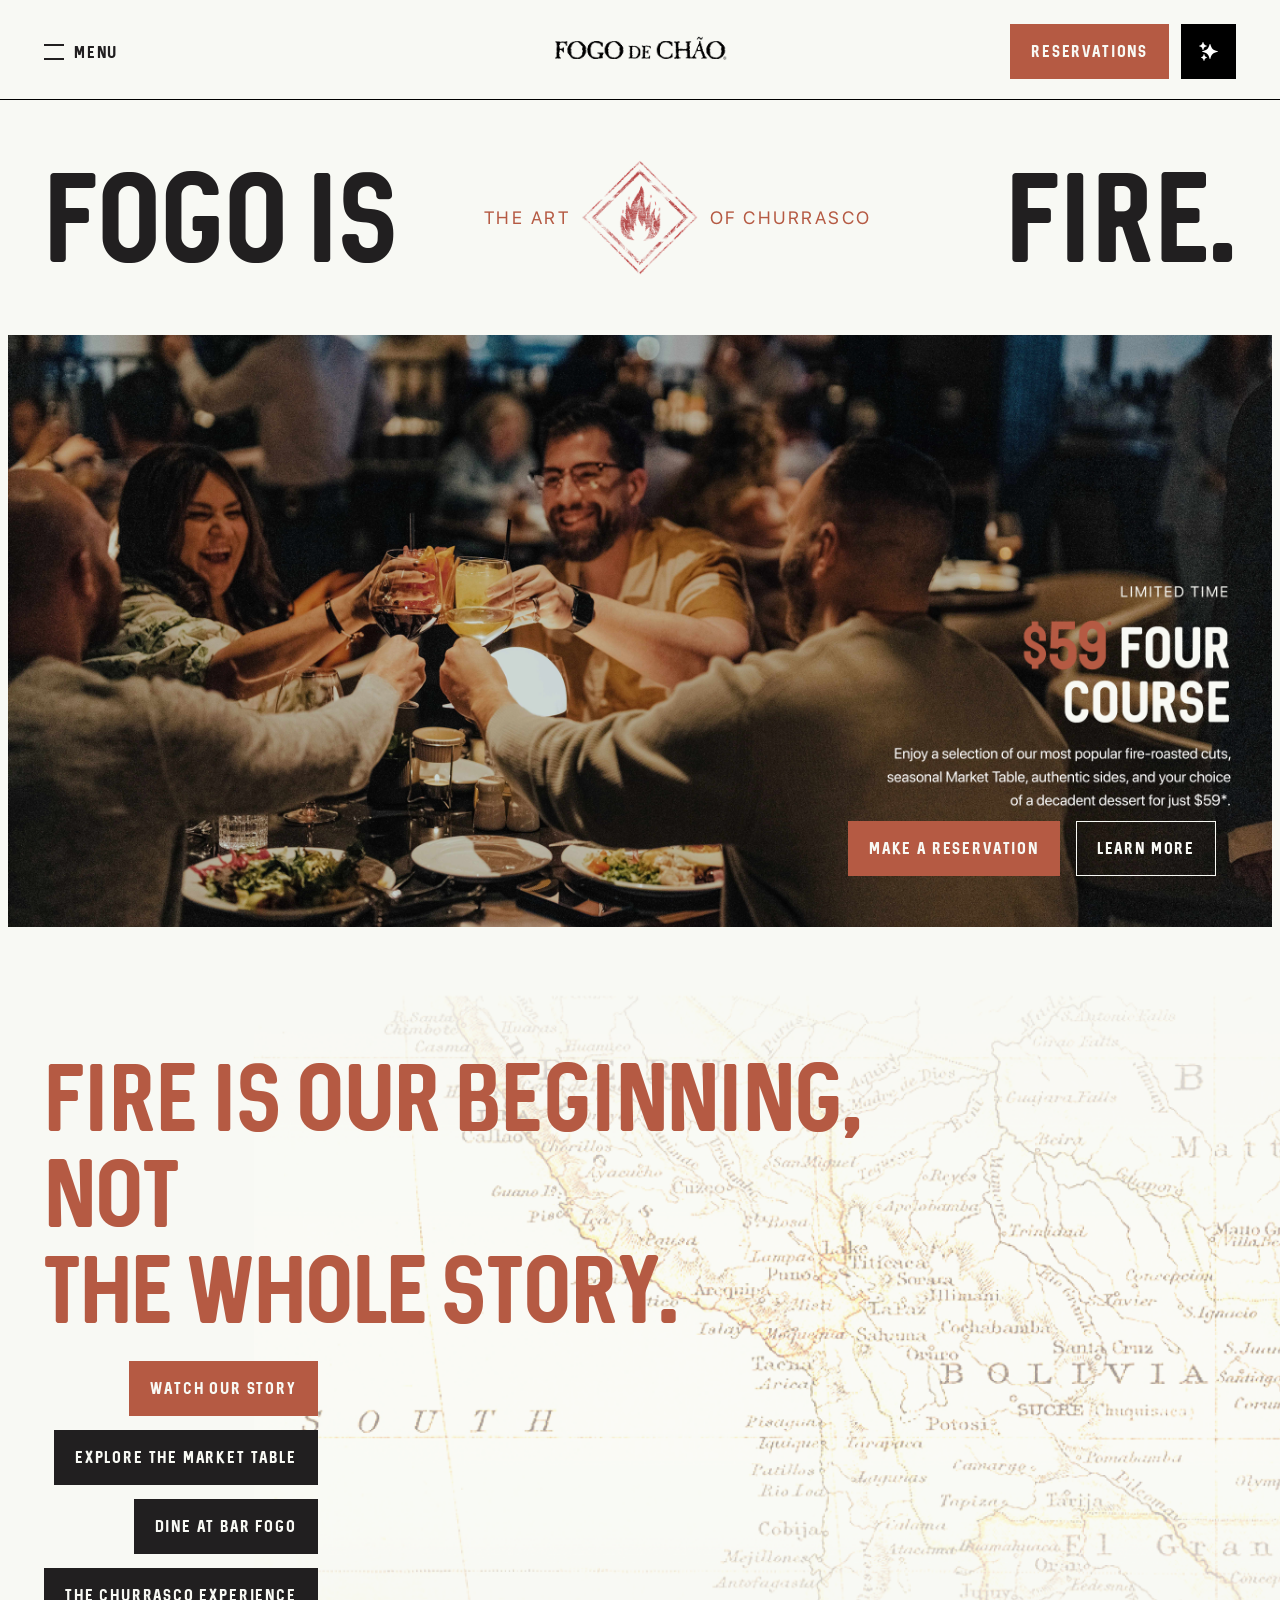
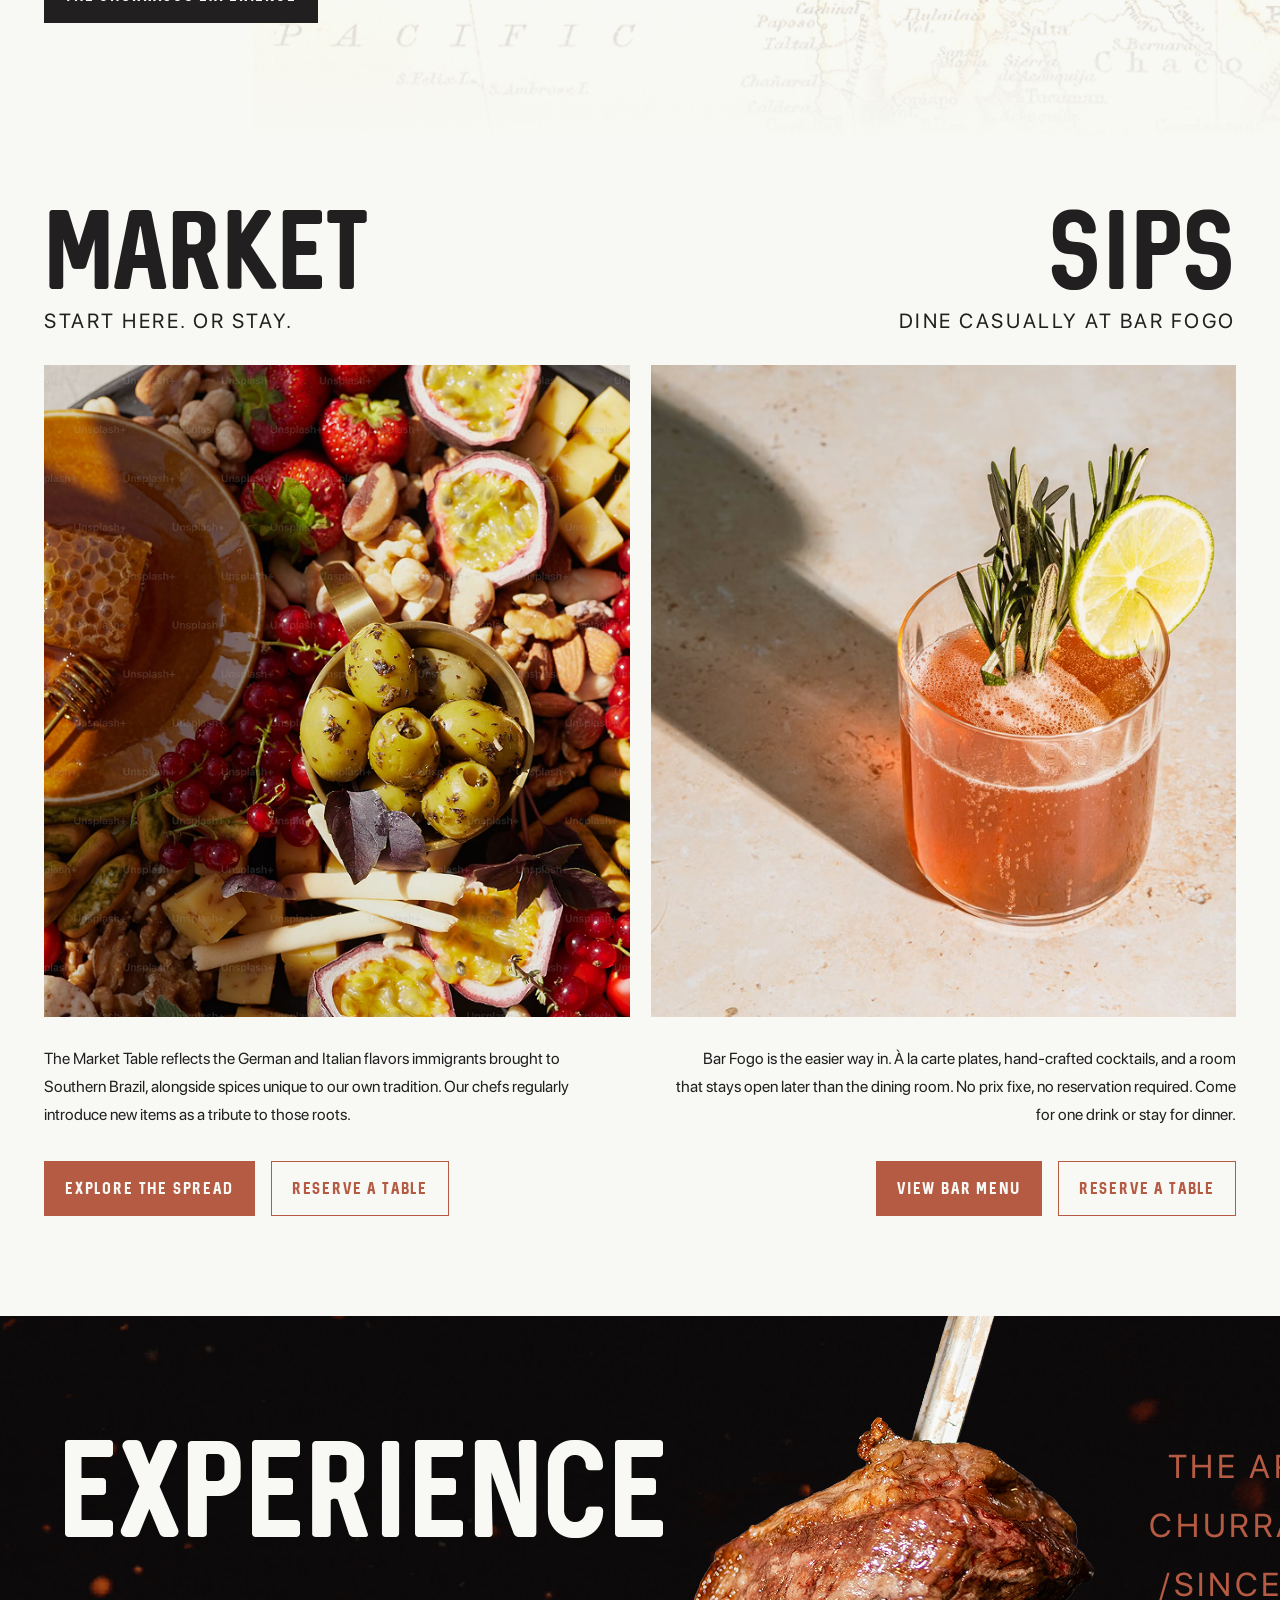
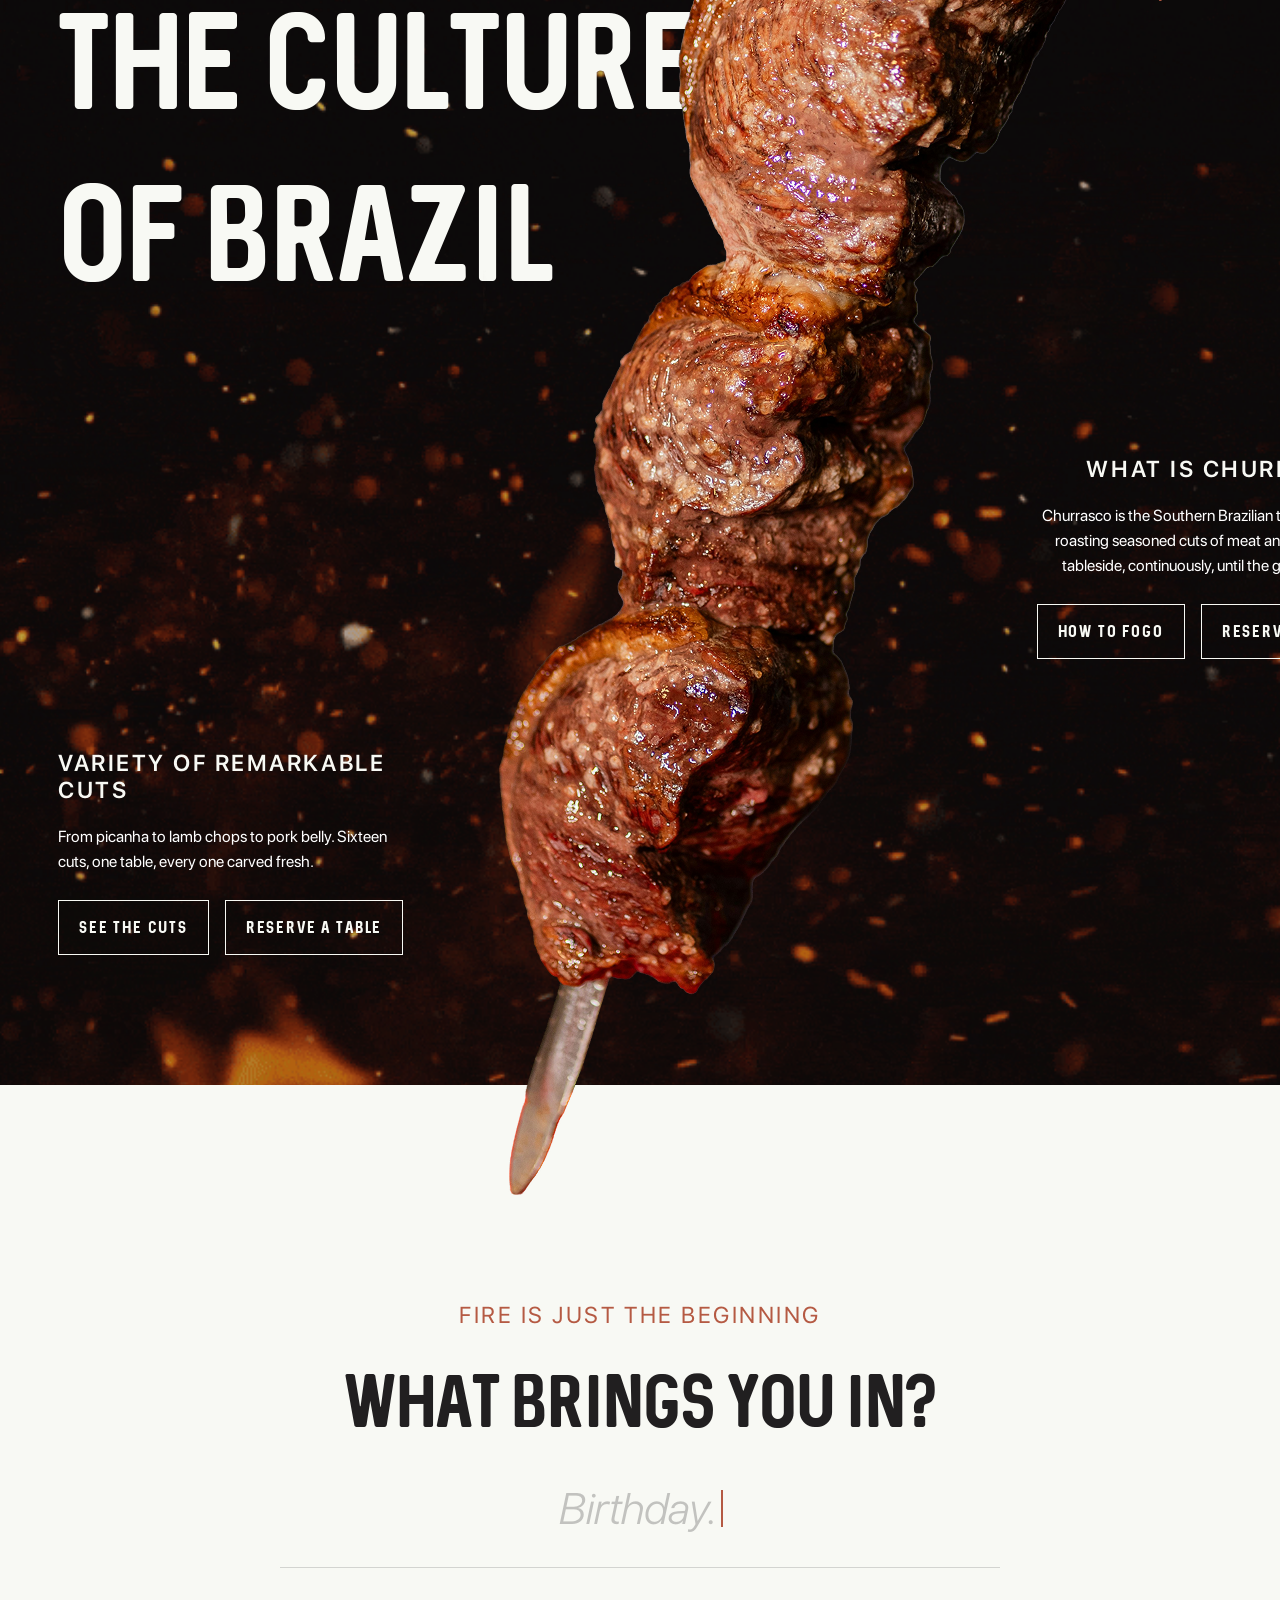
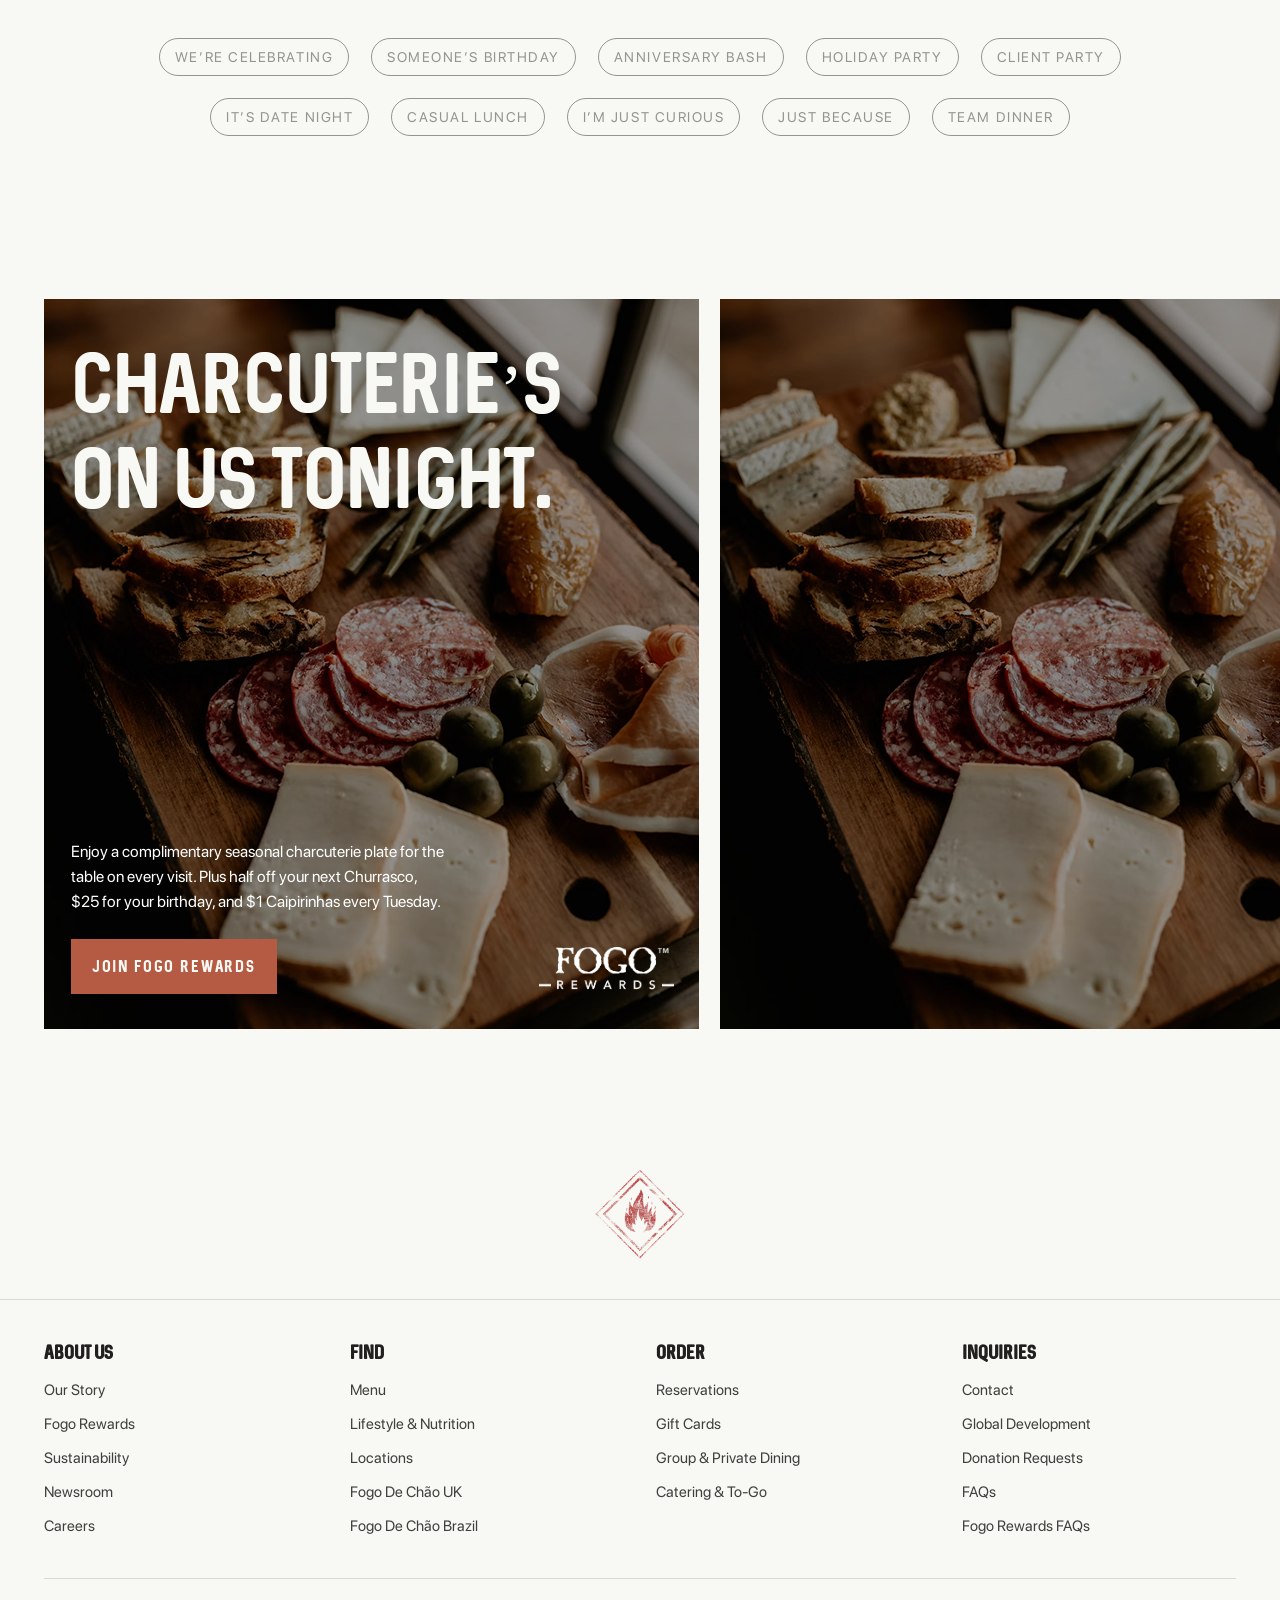
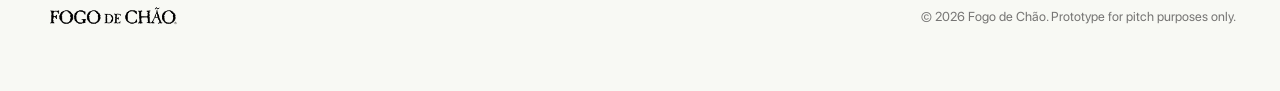
==== index.html @ db62e07a "Push site with correct folder structure to fix broken image/font/video paths" ====
<!DOCTYPE html>
<html lang="en">
<head>
<meta charset="UTF-8">
<meta name="viewport" content="width=device-width, initial-scale=1.0">
<title>Fogo de Chão — The Art of Churrasco</title>
<link rel="stylesheet" href="style.css">
</head>
<body>

<header class="site-header" id="siteHeader">
  <div class="nav" id="nav">
    <button class="nav-menu-btn" id="menuBtn" aria-label="Open menu">
      <span class="menu-lines"><span></span><span></span></span>
      <span class="menu-label">Menu</span>
    </button>

    <a href="#top" class="nav-brand">
      <img src="images/statics/fogologo.png" alt="Fogo de Chão" class="nav-logo">
    </a>

    <div class="nav-actions">
      <a href="#" class="btn btn-clay nav-reservations">Reservations</a>
      <button type="button" class="nav-ai-btn" aria-label="AI Concierge">
        <img src="Icons/aistars.svg" alt="" class="nav-ai-icon">
      </button>
    </div>
  </div>
</header>

<div class="mega-nav" id="megaNav">
  <div class="mega-nav-body">
    <nav class="mega-nav-links">
      <a href="#">Our Menu</a>
      <a href="#">Locations</a>
      <a href="#">Our Story</a>
      <a href="#">Group Dining</a>
      <a href="#">Order-to-Go</a>
      <a href="#">Catering</a>
    </nav>

    <div class="mega-nav-promo">
      <img src="images/statics/navimage.png" alt="" class="mega-nav-promo-img">
      <img src="images/statics/fogorewardswhite.png" alt="Fogo Rewards" class="mega-nav-promo-logo">
      <h3 class="mega-nav-promo-title">Your next meal<br>could be half off.</h3>
      <a href="fogo-rewards.html" class="btn btn-clay mega-nav-promo-cta">Learn More</a>
    </div>
  </div>

  <hr class="mega-nav-divider">

  <div class="mega-nav-social">
    <a href="#" aria-label="Facebook">
      <svg viewBox="0 0 24 24" fill="currentColor" aria-hidden="true"><path d="M13.5 21v-7.5h2.5l.5-3h-3V8.5c0-.9.25-1.5 1.6-1.5H16.5V4.3c-.28-.04-1.24-.12-2.36-.12-2.34 0-3.94 1.43-3.94 4.04V10.5H7.5v3H10.2V21h3.3Z"/></svg>
    </a>
    <a href="#" aria-label="Instagram">
      <svg viewBox="0 0 24 24" fill="none" stroke="currentColor" stroke-width="1.6" aria-hidden="true">
        <rect x="3.5" y="3.5" width="17" height="17" rx="4.5"/>
        <circle cx="12" cy="12" r="4.2"/>
        <circle cx="17.1" cy="6.9" r="1" fill="currentColor" stroke="none"/>
      </svg>
    </a>
    <a href="#" aria-label="X">
      <svg viewBox="0 0 24 24" fill="currentColor" aria-hidden="true"><path d="M4 4l7.2 8.6L4.4 20h2.4l5.7-6.2L17.3 20H20l-7.5-8.9L19.9 4h-2.4l-5.3 5.7L7.7 4H4Z"/></svg>
    </a>
    <a href="#" aria-label="YouTube">
      <svg viewBox="0 0 24 24" fill="currentColor" aria-hidden="true">
        <rect x="2.5" y="6" width="19" height="12" rx="3.5" fill="none" stroke="currentColor" stroke-width="1.6"/>
        <path d="M10.3 9.6v4.8l4.4-2.4-4.4-2.4Z"/>
      </svg>
    </a>
    <a href="#" aria-label="TikTok">
      <svg viewBox="0 0 24 24" fill="currentColor" aria-hidden="true"><path d="M14 3h2.4c.2 1.9 1.5 3.3 3.6 3.5v2.5c-1.3 0-2.6-.4-3.6-1.1v6.4a5 5 0 1 1-4-4.9v2.6a2.4 2.4 0 1 0 1.6 2.3V3Z"/></svg>
    </a>
  </div>
</div>

<main id="top">

  <!-- HERO HEADLINE -->
  <section class="hero-headline">
    <h1 class="hero-title">
      <span>fogo is</span>
      <span class="brand-mark">
        <span class="brand-mark-tag left">The Art</span>
        <img src="Icons/flame.png" alt="Fogo de Chão flame mark" class="brand-mark-flame">
        <span class="brand-mark-tag right">of Churrasco</span>
      </span>
      <span>fire.</span>
    </h1>
  </section>

  <!-- HERO IMAGE / OFFER -->
  <section class="hero-image">
    <img src="images/statics/heroimage.png" alt="Guests toasting over dinner at Fogo de Chão — limited time $59 four course" class="hero-photo">
    <div class="hero-overlay">
      <div class="cta-row">
        <a href="#" class="btn btn-clay">Make a Reservation</a>
        <a href="#" class="btn btn-outline-beige">Learn More</a>
      </div>
    </div>
  </section>

  <!-- FIRE IS OUR BEGINNING -->
  <section class="fire-beginning" id="fireBeginning">
    <img src="images/statics/brazilmap.png" alt="" class="map-texture">
    <div class="fire-beginning-row">
      <h2 class="fire-beginning-title">Fire is our beginning, not<br>the whole story.</h2>
      <img src="" alt="" class="cta-hover-image" id="ctaHoverImage">
      <div class="cta-stack">
        <a href="#" class="btn btn-clay" data-hover-img="images/statics/hover images/our story.png" data-hover-rot="-6">Watch Our Story</a>
        <a href="#market" class="btn btn-black" data-hover-img="images/statics/hover images/market table.png" data-hover-rot="5">Explore the Market Table</a>
        <a href="#sips" class="btn btn-black" data-hover-img="images/statics/sips.png" data-hover-rot="-4">Dine at Bar Fogo</a>
        <a href="#culture" class="btn btn-black" data-hover-img="images/statics/hover images/churrasco.png" data-hover-rot="7">The Churrasco Experience</a>
      </div>
    </div>
  </section>

  <!-- MARKET / SIPS -->
  <section class="market-sips">
    <div class="ms-col" id="market">
      <h2 class="ms-title">Market</h2>
      <h3 class="ms-subtitle">Start here. Or stay.</h3>
      <div class="ms-image-wrap">
        <img src="images/statics/market.png" alt="Market Table spread at Fogo de Chão" class="ms-image">
      </div>
      <p class="ms-copy">The Market Table reflects the German and Italian flavors immigrants brought to Southern Brazil, alongside spices unique to our own tradition. Our chefs regularly introduce new items as a tribute to those roots.</p>
      <div class="cta-row">
        <a href="#" class="btn btn-clay">Explore the Spread</a>
        <a href="#" class="btn btn-outline-clay">Reserve a Table</a>
      </div>
    </div>
    <div class="ms-col ms-col-right" id="sips">
      <h2 class="ms-title">Sips</h2>
      <h3 class="ms-subtitle">Dine casually at Bar Fogo</h3>
      <div class="ms-image-wrap">
        <img src="images/statics/sips.png" alt="Handcrafted cocktail at Bar Fogo" class="ms-image">
      </div>
      <p class="ms-copy">Bar Fogo is the easier way in. À la carte plates, hand-crafted cocktails, and a room that stays open later than the dining room. No prix fixe, no reservation required. Come for one drink or stay for dinner.</p>
      <div class="cta-row">
        <a href="#" class="btn btn-clay">View Bar Menu</a>
        <a href="#" class="btn btn-outline-clay">Reserve a Table</a>
      </div>
    </div>
  </section>

  <!-- EXPERIENCE THE CULTURE OF BRAZIL -->
  <section class="culture" id="culture">
    <div class="culture-dark-bg">
      <div class="culture-sparks" style="background-image:url('images/statics/FOGO_Website_Sparks-gif-1.gif')"></div>
    </div>

    <div class="culture-inner">
      <img src="images/statics/meatskewer.png" alt="Fire-roasted meat skewer, carved tableside" class="culture-skewer">
      <span class="culture-eyebrow">The Art of Churrasco /Since 1975</span>
      <h2 class="culture-title">Experience<br>the culture<br>of brazil</h2>

      <div class="culture-col culture-col-right">
        <h4 class="culture-h4">What is Churrasco?</h4>
        <p class="culture-copy">Churrasco is the Southern Brazilian tradition of fire-roasting seasoned cuts of meat and carving them tableside, continuously, until the guest says stop.</p>
        <div class="cta-row">
          <a href="#" class="btn btn-outline-beige">How to Fogo</a>
          <a href="#" class="btn btn-outline-beige">Reserve a Table</a>
        </div>
      </div>

      <div class="culture-col culture-col-left">
        <h4 class="culture-h4">Variety of Remarkable Cuts</h4>
        <p class="culture-copy">From picanha to lamb chops to pork belly. Sixteen cuts, one table, every one carved fresh.</p>
        <div class="cta-row">
          <a href="#" class="btn btn-outline-beige">See the Cuts</a>
          <a href="#" class="btn btn-outline-beige">Reserve a Table</a>
        </div>
      </div>
    </div>
  </section>

  <!-- REASON TO FOGO -->
  <section class="reason-fogo" id="reason">
    <span class="reason-eyebrow" id="reasonEyebrow">Fire is just the beginning</span>
    <h2 class="reason-title" id="reasonTitle">What brings you in?</h2>

    <div class="reason-field" id="reasonField">
      <div class="reason-ghost" id="reasonGhost"><span id="reasonGhostText"></span><span class="reason-caret"></span></div>
      <input type="text" class="reason-input" id="reasonInput" autocomplete="off" spellcheck="false" aria-label="Tell us the occasion">
    </div>
    <hr class="reason-divider" id="reasonDivider">

    <div class="chip-rows" id="reasonChips">
      <div class="chip-row">
        <button class="chip" data-k="celebration">We&rsquo;re Celebrating</button>
        <button class="chip" data-k="birthday">Someone&rsquo;s Birthday</button>
        <button class="chip" data-k="anniversary">Anniversary Bash</button>
        <button class="chip" data-k="holiday">Holiday Party</button>
        <button class="chip" data-k="client">Client Party</button>
      </div>
      <div class="chip-row">
        <button class="chip" data-k="date">It&rsquo;s Date Night</button>
        <button class="chip" data-k="lunch">Casual Lunch</button>
        <button class="chip" data-k="curious">I&rsquo;m Just Curious</button>
        <button class="chip" data-k="justbecause">Just Because</button>
        <button class="chip" data-k="team">Team Dinner</button>
      </div>
    </div>

    <div class="reason-results" id="reasonResults">
      <h3 class="reason-answer" id="reasonAnswer"></h3>
      <p class="reason-note" id="reasonNote"></p>
      <div class="reason-rail" id="reasonRail"></div>
      <div class="reason-actions">
        <a href="#" class="btn btn-clay" id="reasonCta">Reserve This Table</a>
        <button type="button" class="reason-reset" id="reasonReset">Start Over</button>
      </div>
    </div>
  </section>

  <!-- CHARCUTERIE -->
  <section class="charcuterie">
    <div class="charcuterie-panels">
      <div class="charcuterie-panel">
        <img src="images/statics/charuterie.png" alt="Charcuterie board at Fogo de Chão">
        <div class="charcuterie-overlay">
          <h2 class="charcuterie-title">Charcuterie&rsquo;s<br>on us tonight.</h2>
          <p class="charcuterie-copy">Enjoy a complimentary seasonal charcuterie plate for the table on every visit. Plus half off your next Churrasco, $25 for your birthday, and $1 Caipirinhas every Tuesday.</p>
          <div class="charcuterie-actions">
            <a href="fogo-rewards.html" class="btn btn-clay">Join Fogo Rewards</a>
          </div>
          <img src="images/statics/fogorewardswhite.png" alt="Fogo Rewards" class="charcuterie-rewards-logo">
        </div>
      </div>
      <div class="charcuterie-panel">
        <img src="images/statics/charuterie.png" alt="Charcuterie board at Fogo de Chão">
      </div>
    </div>
  </section>

  <div class="section-divider">
    <img src="Icons/flame.png" alt="" class="divider-flame">
  </div>

</main>

<footer class="site-footer">
  <div class="footer-cols">
    <div class="footer-col">
      <h5>About Us</h5>
      <ul>
        <li><a href="#">Our Story</a></li>
        <li><a href="#">Fogo Rewards</a></li>
        <li><a href="#">Sustainability</a></li>
        <li><a href="#">Newsroom</a></li>
        <li><a href="#">Careers</a></li>
      </ul>
    </div>
    <div class="footer-col">
      <h5>Find</h5>
      <ul>
        <li><a href="#">Menu</a></li>
        <li><a href="#">Lifestyle &amp; Nutrition</a></li>
        <li><a href="#">Locations</a></li>
        <li><a href="#">Fogo De Chão UK</a></li>
        <li><a href="#">Fogo De Chão Brazil</a></li>
      </ul>
    </div>
    <div class="footer-col">
      <h5>Order</h5>
      <ul>
        <li><a href="#">Reservations</a></li>
        <li><a href="#">Gift Cards</a></li>
        <li><a href="#">Group &amp; Private Dining</a></li>
        <li><a href="#">Catering &amp; To-Go</a></li>
      </ul>
    </div>
    <div class="footer-col">
      <h5>Inquiries</h5>
      <ul>
        <li><a href="#">Contact</a></li>
        <li><a href="#">Global Development</a></li>
        <li><a href="#">Donation Requests</a></li>
        <li><a href="#">FAQs</a></li>
        <li><a href="#">Fogo Rewards FAQs</a></li>
      </ul>
    </div>
  </div>
  <div class="footer-bottom">
    <img src="images/statics/fogologo.png" alt="Fogo de Chão" class="footer-brand">
    <span class="footer-legal">&copy; 2026 Fogo de Chão. Prototype for pitch purposes only.</span>
  </div>
</footer>

<script src="script.js"></script>
</body>
</html>
---- style.css ----
/* ------------------------------------------------------------------
   Fogo de Chão — website optimization prototype
   Font: "Sequel" — converted webfont via onlinewebfonts.com (CC BY 4.0,
   attribution required — see credit at foot of this file).
------------------------------------------------------------------- */

@font-face {
  font-family: "Sequel";
  src: url("fonts/Sequel/Web Fonts/4c91e1046aeac478fcb3a8c7ea0882e5.woff2") format("woff2"),
       url("fonts/Sequel/Web Fonts/4c91e1046aeac478fcb3a8c7ea0882e5.woff") format("woff"),
       url("fonts/Sequel/Web Fonts/4c91e1046aeac478fcb3a8c7ea0882e5.ttf") format("truetype");
  font-weight: normal;
  font-style: normal;
  font-display: swap;
}

@font-face {
  font-family: "SF Pro Display";
  src: url("fonts/sf-pro-display-font/SF-Pro-Display-Regular.woff") format("woff"),
       url("fonts/sf-pro-display-font/SF-Pro-Display-Regular.ttf") format("truetype");
  font-weight: 400;
  font-style: normal;
  font-display: swap;
}

@font-face {
  font-family: "SF Pro Display";
  src: url("fonts/sf-pro-display-font/SF-Pro-Display-Medium.woff") format("woff"),
       url("fonts/sf-pro-display-font/SF-Pro-Display-Medium.ttf") format("truetype");
  font-weight: 500;
  font-style: normal;
  font-display: swap;
}

@font-face {
  font-family: "SF Pro Display";
  src: url("fonts/sf-pro-display-font/SF-Pro-Display-Semibold.woff") format("woff"),
       url("fonts/sf-pro-display-font/SF-Pro-Display-Semibold.ttf") format("truetype");
  font-weight: 600;
  font-style: normal;
  font-display: swap;
}

@font-face {
  font-family: "SF Pro Display";
  src: url("fonts/sf-pro-display-font/SF-Pro-Display-Light.woff") format("woff"),
       url("fonts/sf-pro-display-font/SF-Pro-Display-Light.ttf") format("truetype");
  font-weight: 300;
  font-style: normal;
  font-display: swap;
}

@font-face {
  font-family: "SF Pro Display";
  src: url("fonts/sf-pro-display-font/SF-Pro-Display-LightItalic.woff") format("woff"),
       url("fonts/sf-pro-display-font/SF-Pro-Display-LightItalic.ttf") format("truetype");
  font-weight: 300;
  font-style: italic;
  font-display: swap;
}

@import url('https://fonts.googleapis.com/css2?family=Staatliches&display=swap');

:root {
  --beige: #f8f9f4;
  --clay: #b55a43;
  --black: #211f20;
  --red: #f13e38;
  --white: #ffffff;

  --font-display: "Sequel", serif;
  --font-body: "SF Pro Display", -apple-system, BlinkMacSystemFont, "Helvetica Neue", Helvetica, Arial, sans-serif;
  --font-accent: "Staatliches", var(--font-display);

  --container-max: 1440px;
  --content-max: 1353px;
  --gutter: clamp(24px, 3.5vw, 44px);
}

* { margin: 0; padding: 0; box-sizing: border-box; }

html { scroll-behavior: smooth; }

body {
  background: var(--beige);
  color: var(--black);
  font-family: var(--font-body);
  line-height: 1.5;
  -webkit-font-smoothing: antialiased;
}

img { max-width: 100%; display: block; }

a { color: inherit; text-decoration: none; }

.eyebrow-label,
.hero-limited,
.price-label,
.btn {
  letter-spacing: 1.82px;
  text-transform: uppercase;
}

/* ---------- Buttons ---------- */
.btn {
  display: inline-flex;
  align-items: center;
  justify-content: center;
  font-family: var(--font-display);
  font-size: 14px;
  letter-spacing: 1.82px;
  text-transform: uppercase;
  padding: 16px 20px;
  border: 1px solid transparent;
  white-space: nowrap;
  transition: opacity 0.2s ease, background-color 0.2s ease;
}
.btn:hover { opacity: 0.85; }

.btn-clay { background: var(--clay); color: var(--beige); }
.btn-black { background: var(--black); color: var(--beige); }
.btn-outline-beige { background: transparent; border-color: var(--beige); color: var(--beige); }
.btn-outline-clay { background: transparent; border-color: var(--clay); color: var(--clay); }

.cta-row { display: flex; flex-wrap: wrap; gap: 16px; }
.cta-stack { display: flex; flex-direction: column; align-items: flex-end; gap: 14px; }

/* ---------- Nav ---------- */
.site-header {
  position: sticky;
  top: 0;
  z-index: 100;
  background: var(--beige);
  border-bottom: 1px solid #000000;
}

.nav {
  position: relative;
  max-width: var(--container-max);
  margin: 0 auto;
  display: flex;
  align-items: center;
  justify-content: space-between;
  padding: 24px var(--gutter) 20px;
}

.nav-menu-btn {
  display: flex;
  align-items: center;
  gap: 10px;
  background: none;
  border: none;
  cursor: pointer;
  font-family: var(--font-display);
  font-size: 14px;
  letter-spacing: 1.82px;
  text-transform: uppercase;
  color: var(--black);
}
.menu-lines { position: relative; width: 20px; height: 16px; }
.menu-lines span {
  position: absolute;
  left: 0;
  width: 20px;
  height: 2px;
  background: var(--black);
  transition: top 0.25s ease, transform 0.25s ease;
}
.menu-lines span:first-child { top: 0; }
.menu-lines span:last-child { top: 14px; }
.nav-menu-btn.open .menu-lines span:first-child { top: 7px; transform: rotate(45deg); }
.nav-menu-btn.open .menu-lines span:last-child { top: 7px; transform: rotate(-45deg); }

.nav-brand {
  position: absolute;
  left: 50%;
  top: 50%;
  transform: translate(-50%, -50%);
  display: flex;
  align-items: center;
}
.nav-logo { height: 38px; width: auto; }

.nav-actions { display: flex; align-items: center; gap: 12px; }
.nav-ai-btn {
  width: 55px;
  height: 55px;
  flex-shrink: 0;
  background: #000000;
  border: none;
  display: flex;
  align-items: center;
  justify-content: center;
  cursor: pointer;
  padding: 0;
  transition: opacity 0.2s ease;
}
.nav-ai-icon { width: 19px; height: 19px; }
.nav-ai-btn:hover { opacity: 0.8; }

/* ---------- Mega nav ---------- */
.mega-nav {
  position: fixed;
  left: 0;
  top: var(--header-h, 90px);
  width: 100%;
  max-height: calc(100vh - var(--header-h, 90px));
  overflow-y: auto;
  background: var(--beige);
  border-bottom: 1px solid #000000;
  opacity: 0;
  transform: translateY(-10px);
  pointer-events: none;
  transition: opacity 0.25s ease, transform 0.25s ease;
  z-index: 90;
}
.mega-nav.open { opacity: 1; transform: none; pointer-events: auto; }

.mega-nav-body {
  max-width: var(--container-max);
  margin: 0 auto;
  display: flex;
}

.mega-nav-links {
  flex: 0 0 51.25%;
  max-width: 51.25%;
  display: flex;
  flex-direction: column;
  padding: 33px 0 60px var(--gutter);
}
.mega-nav-links a {
  font-family: var(--font-display);
  font-weight: 400;
  font-size: 48px;
  line-height: 100px;
  text-transform: uppercase;
  color: var(--black);
  text-decoration: none;
  transition: color 0.2s ease;
}
.mega-nav-links a:hover { color: var(--clay); }

.mega-nav-promo {
  position: relative;
  flex: 1 1 auto;
  aspect-ratio: 702 / 686;
  overflow: hidden;
}
.mega-nav-promo-img {
  position: absolute;
  inset: 0;
  width: 100%;
  height: 100%;
  object-fit: cover;
}
.mega-nav-promo::after {
  content: "";
  position: absolute;
  inset: 0;
  background: rgba(0, 0, 0, 0.2);
}
.mega-nav-promo-logo {
  position: absolute;
  left: 4.7%;
  top: 64.6%;
  width: 161px;
  max-width: 23%;
  height: auto;
  z-index: 1;
}
.mega-nav-promo-title {
  position: absolute;
  left: 5.8%;
  top: 77.1%;
  width: 83.5%;
  font-family: var(--font-display);
  font-weight: 400;
  font-size: clamp(22px, 3.4vw, 40px);
  line-height: 1.35;
  text-transform: uppercase;
  color: var(--beige);
  z-index: 1;
}
.mega-nav-promo-cta {
  position: absolute;
  left: 71%;
  top: 85%;
  z-index: 1;
}

.mega-nav-divider {
  border: none;
  border-top: 1px solid #000000;
  margin: 0;
}

.mega-nav-social {
  display: flex;
  align-items: center;
  gap: 28px;
  max-width: var(--container-max);
  margin: 0 auto;
  padding: 33px var(--gutter) 40px var(--gutter);
}
.mega-nav-social a {
  display: flex;
  align-items: center;
  justify-content: center;
  color: var(--black);
  transition: color 0.2s ease;
}
.mega-nav-social a:hover { color: var(--clay); }
.mega-nav-social svg { width: 26px; height: 26px; }

@media (max-width: 900px) {
  .mega-nav-body { flex-direction: column; }
  .mega-nav-links { flex: none; max-width: 100%; padding: 40px var(--gutter) 30px; }
  .mega-nav-links a { font-size: clamp(28px, 7vw, 40px); line-height: 1.9; }
  .mega-nav-promo { aspect-ratio: 4 / 3; margin: 0 var(--gutter) 40px; }
  .mega-nav-promo-title { font-size: clamp(20px, 5vw, 28px); }
}

/* ---------- Hero headline ---------- */
.hero-headline {
  max-width: var(--container-max);
  margin: 0 auto;
  padding: 60px 44px;
}
.hero-title {
  display: grid;
  grid-template-columns: 1fr auto 1fr;
  align-items: center;
  column-gap: clamp(16px, 4vw, 40px);
  font-family: var(--font-display);
  font-size: clamp(40px, 8vw, 120px);
  line-height: 1;
  text-transform: uppercase;
  font-weight: normal;
}
.hero-title > span:first-child { text-align: left; }
.hero-title > span:last-child { text-align: right; }
.brand-mark {
  position: relative;
  flex-shrink: 0;
  display: flex;
  align-items: center;
  justify-content: center;
  width: clamp(70px, 9vw, 132px);
  height: clamp(70px, 9vw, 132px);
}
.brand-mark-flame { width: 100%; height: 100%; }
.brand-mark-tag {
  position: absolute;
  top: 50%;
  transform: translateY(-50%);
  font-family: var(--font-body);
  font-size: clamp(11px, 1.4vw, 23px);
  letter-spacing: 2.53px;
  text-transform: uppercase;
  color: var(--clay);
  white-space: nowrap;
}
.brand-mark-tag.left { right: 100%; margin-right: 12px; }
.brand-mark-tag.right { left: 100%; margin-left: 12px; }

/* ---------- Hero image ---------- */
.hero-image {
  position: relative;
  max-width: var(--container-max);
  margin: 0 auto;
  padding: 0 8px;
}
.hero-photo {
  width: 100%;
  aspect-ratio: 1403 / 657;
  max-height: 657px;
  object-fit: cover;
}
.hero-overlay {
  position: absolute;
  inset: 0;
  display: flex;
  flex-direction: column;
  align-items: flex-end;
  justify-content: flex-end;
  text-align: right;
  padding: clamp(20px, 4vw, 56px) clamp(20px, 5vw, 70px);
  color: var(--beige);
}

/* ---------- Fire is our beginning ---------- */
.fire-beginning {
  position: relative;
  max-width: var(--container-max);
  margin: 0 auto;
  height: 817px;
  padding: 0 var(--gutter);
  overflow: hidden;
  display: flex;
  align-items: center;
}
.map-texture {
  position: absolute;
  inset: 0;
  width: 100%;
  height: 100%;
  object-fit: cover;
  opacity: 1;
  pointer-events: none;
}
.fire-beginning-row {
  position: relative;
  width: 100%;
  display: flex;
  align-items: flex-end;
  justify-content: space-between;
  gap: 24px;
  flex-wrap: wrap;
}
.fire-beginning-title {
  font-family: var(--font-display);
  font-weight: 400;
  color: var(--clay);
  font-size: clamp(34px, 6vw, 90px);
  line-height: 1.25;
  text-transform: uppercase;
  max-width: 900px;
  opacity: 0;
  transform: translateY(28px);
  transition: opacity 0.8s ease, transform 0.8s ease;
}
.cta-stack {
  flex-shrink: 0;
  position: relative;
  z-index: 2;
}
.cta-stack .btn {
  opacity: 0;
  transform: translateY(18px);
  transition: opacity 0.5s ease, transform 0.5s ease;
}

.cta-hover-image {
  --rot: 0deg;
  position: absolute;
  top: 50%;
  left: 39%;
  width: 32%;
  min-width: 260px;
  aspect-ratio: 460 / 576;
  object-fit: cover;
  box-shadow: 0 30px 60px rgba(0, 0, 0, 0.35);
  opacity: 0;
  transform: translateY(-50%) rotate(var(--rot));
  transition: opacity 0.45s ease;
  pointer-events: none;
  z-index: 1;
}
.cta-hover-image.visible {
  opacity: 1;
}

.fire-beginning.in-view .fire-beginning-title {
  opacity: 1;
  transform: none;
}
.fire-beginning.in-view .cta-stack .btn {
  opacity: 1;
  transform: none;
}
.fire-beginning.in-view .cta-stack .btn:nth-child(1) { transition-delay: 0.45s; }
.fire-beginning.in-view .cta-stack .btn:nth-child(2) { transition-delay: 0.6s; }
.fire-beginning.in-view .cta-stack .btn:nth-child(3) { transition-delay: 0.75s; }
.fire-beginning.in-view .cta-stack .btn:nth-child(4) { transition-delay: 0.9s; }

/* ---------- Market / Sips ---------- */
.market-sips {
  max-width: var(--container-max);
  margin: 0 auto;
  padding: clamp(40px, 6vw, 60px) var(--gutter) clamp(60px, 8vw, 100px);
  display: grid;
  grid-template-columns: minmax(0, 1fr) minmax(0, 1fr);
  gap: 21px;
}
.ms-col { min-width: 0; }
.ms-col-right { text-align: right; }
.ms-col-right .cta-row { justify-content: flex-end; }
.ms-title {
  font-family: var(--font-display);
  font-weight: 400;
  font-size: clamp(48px, 8vw, 90px);
  text-transform: uppercase;
  line-height: 1;
  margin-bottom: 12px;
}
.ms-subtitle {
  font-family: var(--font-body);
  font-weight: 400;
  font-size: clamp(16px, 1.6vw, 23px);
  letter-spacing: 2.53px;
  text-transform: uppercase;
  margin-bottom: 28px;
}
.ms-image-wrap {
  width: 655px;
  max-width: 100%;
  aspect-ratio: 655 / 730;
  margin-bottom: 28px;
  overflow: hidden;
}
.ms-col-right .ms-image-wrap { margin-left: auto; }
.ms-image { width: 100%; height: 100%; object-fit: cover; display: block; }
.ms-copy { font-size: 16px; line-height: 1.75; margin-bottom: 32px; max-width: 560px; }
.ms-col-right .ms-copy { margin-left: auto; }

/* ---------- Culture of Brazil ---------- */
.culture {
  position: relative;
  width: 100%;
  height: 1479px;
  background: var(--beige);
  color: var(--beige);
}
.culture-dark-bg {
  position: absolute;
  left: 0;
  top: 0;
  width: 100%;
  height: 1369px;
  background: #221d1d;
  overflow: hidden;
}
.culture-sparks {
  position: absolute;
  inset: -1px;
  background-size: cover;
  background-position: center;
  opacity: 0.7;
}
.culture-skewer {
  position: absolute;
  left: 483px;
  top: 0;
  width: 612px;
  height: 1479px;
  object-fit: cover;
  z-index: 3;
  opacity: 0;
  transition: opacity 0.9s ease;
}
.culture-inner {
  position: relative;
  max-width: var(--container-max);
  margin: 0 auto;
  height: 100%;
}
.culture-eyebrow {
  position: absolute;
  left: 1104px;
  top: 121px;
  width: 275px;
  display: block;
  text-align: right;
  font-size: 33px;
  line-height: 59px;
  letter-spacing: 3.63px;
  text-transform: uppercase;
  color: var(--clay);
  z-index: 2;
  opacity: 0;
  transform: translateY(20px);
  transition: opacity 0.7s ease, transform 0.7s ease;
}
.culture-title {
  position: absolute;
  left: 58px;
  top: 86px;
  width: 1124px;
  font-family: var(--font-display);
  font-weight: 400;
  font-size: 110px;
  line-height: 172px;
  text-transform: uppercase;
  z-index: 1;
  opacity: 0;
  transform: translateY(28px);
  transition: opacity 0.8s ease, transform 0.8s ease;
}
.culture-col {
  position: absolute;
  z-index: 2;
  display: flex;
  flex-direction: column;
  opacity: 0;
  transform: translateY(20px);
  transition: opacity 0.7s ease, transform 0.7s ease;
}
.culture-col-right {
  left: 958px;
  top: 740px;
  width: 421px;
  align-items: flex-end;
  text-align: right;
}
.culture-col-left {
  left: 58px;
  top: 1034px;
  width: 340px;
  align-items: flex-start;
}
.culture-h4 {
  font-family: var(--font-body);
  font-size: 23px;
  line-height: 27px;
  letter-spacing: 2.53px;
  text-transform: uppercase;
  margin-bottom: 20px;
}
.culture-col-right .culture-copy { width: 367px; }
.culture-col-left .cta-row { flex-wrap: nowrap; }
.culture-copy { font-size: 16px; line-height: 25px; color: var(--white); margin-bottom: 26px; }

.culture.in-view .culture-title { opacity: 1; transform: none; }
.culture.in-view .culture-eyebrow { opacity: 1; transform: none; transition-delay: 0.25s; }
.culture.in-view .culture-skewer { opacity: 1; transition-delay: 0.4s; }
.culture.in-view .culture-col-left { opacity: 1; transform: none; transition-delay: 0.6s; }
.culture.in-view .culture-col-right { opacity: 1; transform: none; transition-delay: 0.75s; }

/* ---------- Reason to fogo ---------- */
.reason-fogo {
  max-width: var(--container-max);
  margin: 0 auto;
  padding: clamp(60px, 8vw, 110px) var(--gutter);
  text-align: center;
}
.reason-eyebrow {
  display: block;
  color: var(--clay);
  font-size: clamp(16px, 1.8vw, 23px);
  letter-spacing: 2.53px;
  text-transform: uppercase;
  margin-bottom: 24px;
}
.reason-title {
  font-family: var(--font-display);
  font-weight: 400;
  font-size: clamp(30px, 6vw, 60px);
  text-transform: uppercase;
  margin-bottom: 28px;
}
.reason-field {
  position: relative;
  width: 100%;
  max-width: 720px;
  margin: 0 auto;
}
.reason-input {
  position: relative;
  width: 100%;
  border: none;
  background: transparent;
  text-align: center;
  font-family: var(--font-body);
  font-style: italic;
  font-weight: 300;
  font-size: clamp(22px, 4vw, 44px);
  color: var(--black);
  padding: 8px;
  outline: none;
}
.reason-ghost {
  position: absolute;
  inset: 0;
  display: flex;
  align-items: center;
  justify-content: center;
  font-family: var(--font-body);
  font-style: italic;
  font-weight: 300;
  font-size: clamp(22px, 4vw, 44px);
  color: rgba(33, 31, 32, 0.25);
  padding: 8px;
  pointer-events: none;
  transition: opacity 0.2s ease;
}
.reason-ghost.hide { opacity: 0; }
.reason-caret {
  display: inline-block;
  width: 2px;
  height: 0.85em;
  background: var(--clay);
  margin-left: 4px;
  vertical-align: -0.08em;
  animation: reasonBlink 1.1s steps(1) infinite;
}
@keyframes reasonBlink { 0%, 50% { opacity: 1; } 51%, 100% { opacity: 0; } }
.reason-divider {
  border: none;
  border-top: 1px solid rgba(0,0,0,0.15);
  max-width: 720px;
  margin: 24px auto 70px;
}
.chip-rows { display: flex; flex-direction: column; align-items: center; gap: 22px; }
.chip-row { display: flex; flex-wrap: wrap; justify-content: center; gap: 22px; }
.chip {
  box-sizing: border-box;
  display: inline-flex;
  align-items: center;
  justify-content: center;
  height: 38px;
  background: transparent;
  border: 1.5px solid #000000;
  border-radius: 40px;
  padding: 8px 15px;
  font-family: var(--font-body);
  font-weight: 400;
  font-size: 14px;
  line-height: 19px;
  letter-spacing: 0.11em;
  text-align: center;
  text-transform: uppercase;
  color: #000000;
  opacity: 0.4;
  cursor: pointer;
  transition: opacity 0.2s ease, color 0.2s ease, border-color 0.2s ease, background-color 0.2s ease;
}
.chip:hover, .chip.active {
  opacity: 1;
  color: var(--beige);
  border-color: var(--black);
  background: var(--black);
}

.reason-fogo.showing-results .reason-eyebrow,
.reason-fogo.showing-results .reason-title,
.reason-fogo.showing-results .reason-field,
.reason-fogo.showing-results .reason-divider,
.reason-fogo.showing-results .chip-rows {
  display: none;
}

.reason-results { display: none; margin-top: 24px; }
.reason-results.on { display: block; }

.reason-answer {
  font-family: var(--font-display);
  font-weight: 400;
  font-size: clamp(26px, 3.7vw, 42px);
  line-height: 1.2;
  max-width: 820px;
  margin: 0 auto 10px;
}
.reason-answer b { font-style: normal; font-weight: 600; color: var(--clay); }
.reason-note {
  color: rgba(33, 31, 32, 0.6);
  font-size: 15px;
  line-height: 1.6;
  max-width: 520px;
  margin: 0 auto 40px;
}

.reason-rail {
  display: grid;
  grid-template-columns: repeat(4, minmax(0, 1fr));
  gap: 16px;
  text-align: left;
  margin-bottom: 40px;
}
.reason-card {
  background: var(--white);
  border: 1px solid rgba(33, 31, 32, 0.1);
  padding: 24px 20px;
  opacity: 0;
  transform: translateY(16px);
  animation: reasonDeal 0.5s cubic-bezier(0.2, 0.7, 0.3, 1) forwards;
}
.reason-card:nth-child(1) { animation-delay: 0.05s; }
.reason-card:nth-child(2) { animation-delay: 0.15s; }
.reason-card:nth-child(3) { animation-delay: 0.25s; }
.reason-card:nth-child(4) { animation-delay: 0.35s; }
@keyframes reasonDeal { to { opacity: 1; transform: none; } }

.reason-card-label {
  font-size: 11px;
  letter-spacing: 2px;
  text-transform: uppercase;
  color: var(--clay);
  margin-bottom: 12px;
}
.reason-card-value {
  font-family: var(--font-display);
  font-size: 21px;
  line-height: 1.2;
  margin-bottom: 8px;
}
.reason-card-sub { font-size: 13.5px; color: rgba(33, 31, 32, 0.6); line-height: 1.5; }

.reason-slots { display: flex; flex-wrap: wrap; gap: 8px; margin-top: 12px; }
.reason-slot {
  font-family: var(--font-body);
  font-size: 13px;
  background: transparent;
  border: 1px solid rgba(33, 31, 32, 0.25);
  border-radius: 3px;
  padding: 6px 12px;
  cursor: pointer;
  transition: 0.18s;
}
.reason-slot:hover { border-color: var(--clay); }
.reason-slot.picked { background: var(--clay); border-color: var(--clay); color: var(--beige); font-weight: 600; }

.reason-dates {
  display: flex;
  gap: 6px;
  overflow-x: auto;
  padding-bottom: 4px;
  margin: -2px -2px 4px;
  scrollbar-width: thin;
}
.reason-date {
  flex: 0 0 auto;
  font-family: var(--font-body);
  font-size: 12px;
  letter-spacing: 0.02em;
  white-space: nowrap;
  background: transparent;
  border: 1px solid rgba(33, 31, 32, 0.2);
  border-radius: 3px;
  padding: 6px 10px;
  cursor: pointer;
  transition: 0.18s;
}
.reason-date:hover { border-color: var(--clay); }
.reason-date.picked { background: var(--black); border-color: var(--black); color: var(--beige); font-weight: 600; }

.reason-add {
  display: flex;
  align-items: center;
  gap: 10px;
  padding: 8px 0;
  border-top: 1px solid rgba(33, 31, 32, 0.08);
  font-size: 13.5px;
  color: rgba(33, 31, 32, 0.6);
  cursor: pointer;
  transition: color 0.18s;
}
.reason-add:first-of-type { border-top: 0; padding-top: 0; }
.reason-add:hover { color: var(--black); }
.reason-add-box {
  width: 15px;
  height: 15px;
  flex-shrink: 0;
  border: 1px solid rgba(33, 31, 32, 0.3);
  border-radius: 2px;
  position: relative;
  transition: 0.18s;
}
.reason-add.on { color: var(--black); }
.reason-add.on .reason-add-box { background: var(--clay); border-color: var(--clay); }
.reason-add.on .reason-add-box::after {
  content: "";
  position: absolute;
  left: 4.5px;
  top: 1.5px;
  width: 4px;
  height: 8px;
  border: solid var(--beige);
  border-width: 0 2px 2px 0;
  transform: rotate(42deg);
}

.reason-actions { display: flex; flex-direction: column; align-items: center; gap: 16px; }
.reason-reset {
  background: none;
  border: 0;
  cursor: pointer;
  font-family: var(--font-body);
  font-size: 13px;
  letter-spacing: 1.5px;
  text-transform: uppercase;
  color: rgba(33, 31, 32, 0.55);
  border-bottom: 1px solid transparent;
  padding-bottom: 3px;
  transition: 0.18s;
}
.reason-reset:hover { color: var(--black); border-bottom-color: rgba(33, 31, 32, 0.3); }

/* ---------- Charcuterie ---------- */
.charcuterie {
  max-width: var(--container-max);
  margin: 0 auto;
  padding: clamp(40px, 6vw, 60px) var(--gutter) clamp(60px, 8vw, 100px);
}
.charcuterie-panels {
  display: flex;
  gap: 21px;
}
.charcuterie-panel {
  position: relative;
  overflow: hidden;
  flex: 0 0 auto;
  width: 655px;
  max-width: 100%;
  aspect-ratio: 655 / 730;
}
.charcuterie-panel img {
  position: absolute;
  inset: 0;
  width: 100%;
  height: 100%;
  object-fit: cover;
}
.charcuterie-panel::after {
  content: "";
  position: absolute;
  inset: 0;
  background: rgba(0, 0, 0, 0.2);
}
.charcuterie-overlay {
  position: absolute;
  inset: 0;
  z-index: 1;
}
.charcuterie-title {
  position: absolute;
  left: 4.1%;
  top: 5.1%;
  width: 89.5%;
  font-family: var(--font-display);
  font-weight: 400;
  color: var(--beige);
  font-size: clamp(32px, 5.4vw, 70px);
  text-transform: uppercase;
  line-height: 1.37;
}
.charcuterie-copy {
  position: absolute;
  left: 4.1%;
  bottom: 15.75%;
  width: 57.4%;
  font-size: 16px;
  line-height: 25px;
  color: var(--white);
}
.charcuterie-actions {
  position: absolute;
  left: 4.1%;
  bottom: 4.8%;
}
.charcuterie-overlay .charcuterie-rewards-logo {
  position: absolute;
  top: auto;
  right: auto;
  left: 75.6%;
  bottom: 4.8%;
  width: auto;
  height: 47px;
  object-fit: contain;
}

/* ---------- Section divider ---------- */
.section-divider { display: flex; justify-content: center; padding: 40px 0; }
.divider-flame { width: 90px; height: 90px; }

/* ---------- Footer ---------- */
.site-footer {
  max-width: var(--container-max);
  margin: 0 auto;
  padding: 40px var(--gutter) 60px;
  border-top: 1px solid rgba(33, 31, 32, 0.15);
}
.footer-cols {
  display: grid;
  grid-template-columns: repeat(4, 1fr);
  gap: 32px;
  padding-bottom: 40px;
}
.footer-col h5 {
  font-family: var(--font-display);
  font-size: 16px;
  text-transform: none;
  margin-bottom: 14px;
}
.footer-col ul { list-style: none; display: flex; flex-direction: column; gap: 10px; }
.footer-col a { font-size: 15px; color: var(--black); opacity: 0.85; }
.footer-col a:hover { opacity: 1; text-decoration: underline; }
.footer-bottom {
  display: flex;
  align-items: center;
  justify-content: space-between;
  flex-wrap: wrap;
  gap: 12px;
  border-top: 1px solid rgba(33, 31, 32, 0.15);
  padding-top: 24px;
}
.footer-brand {
  height: 28px;
  width: auto;
}
.footer-legal { font-size: 13px; opacity: 0.6; }

/* ---------- Responsive ---------- */
@media (max-width: 900px) {
  .market-sips { grid-template-columns: 1fr; }
  .ms-col-right { text-align: left; }
  .ms-col-right .cta-row { justify-content: flex-start; }
  .ms-col-right .ms-copy { margin-left: 0; }
  .ms-col-right .ms-image-wrap { margin-left: 0; }

  .culture {
    height: auto;
    padding: 60px var(--gutter) 100px;
    display: flex;
    flex-direction: column;
    align-items: center;
    text-align: center;
    gap: 32px;
  }
  .culture-dark-bg { height: 100%; }
  .culture-inner { position: static; height: auto; display: contents; }
  .culture-eyebrow, .culture-title, .culture-col {
    position: static;
    left: auto; top: auto; width: 100%;
  }
  .culture-eyebrow { text-align: center; order: 2; }
  .culture-title { font-size: clamp(40px, 8vw, 90px); line-height: 1.15; order: 1; }
  .culture-col, .culture-col-right, .culture-col-left {
    max-width: 420px;
    margin: 0 auto;
    align-items: center;
    text-align: center;
  }
  .culture-col-right { order: 4; }
  .culture-col-left { order: 5; }
  .culture-col-right .culture-copy { width: 100%; }
  .culture-skewer { position: static; width: 100%; max-width: 340px; height: auto; max-height: 480px; order: 3; }

  .fire-beginning { height: auto; padding: 80px var(--gutter) 60px; }
  .fire-beginning-row { align-items: flex-start; }
  .cta-stack { align-items: flex-start; }

  .charcuterie-panels { flex-direction: column; }
  .charcuterie-panel { width: 100%; }

  .footer-cols { grid-template-columns: repeat(2, 1fr); }

  .reason-rail { grid-template-columns: repeat(2, minmax(0, 1fr)); }
}

@media (max-width: 560px) {
  .hero-title { flex-direction: column; gap: 20px; }
  .hero-overlay { align-items: flex-start; text-align: left; }
  .ms-col-right { text-align: left; }
  .footer-cols { grid-template-columns: 1fr; }
  .reason-rail { grid-template-columns: 1fr; }
}

/*
  Font credit: "Sequel" webfont files converted via onlinewebfonts.com,
  distributed under CC BY 4.0 — attribution to onlinewebfonts.com required
  if this prototype moves beyond internal pitch use. Verify commercial
  licensing of the original Sequel typeface before production launch.
*/
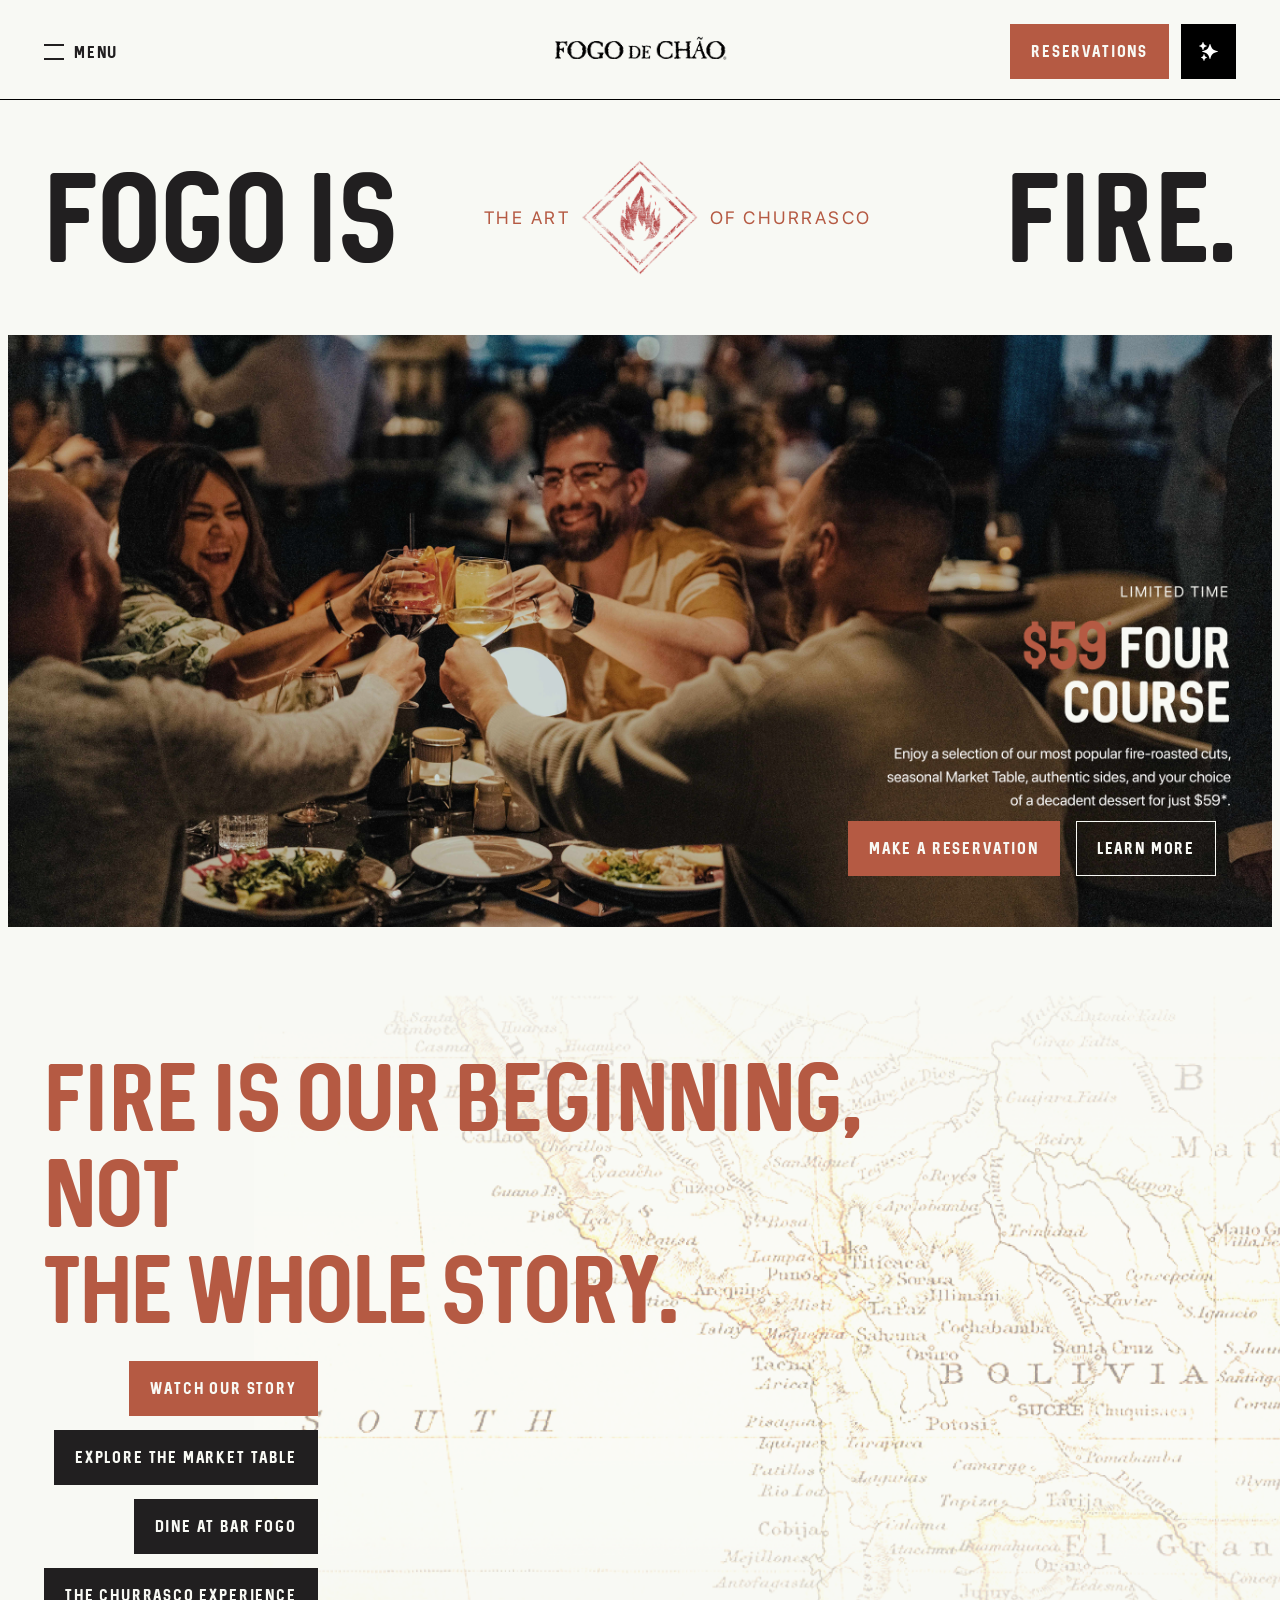
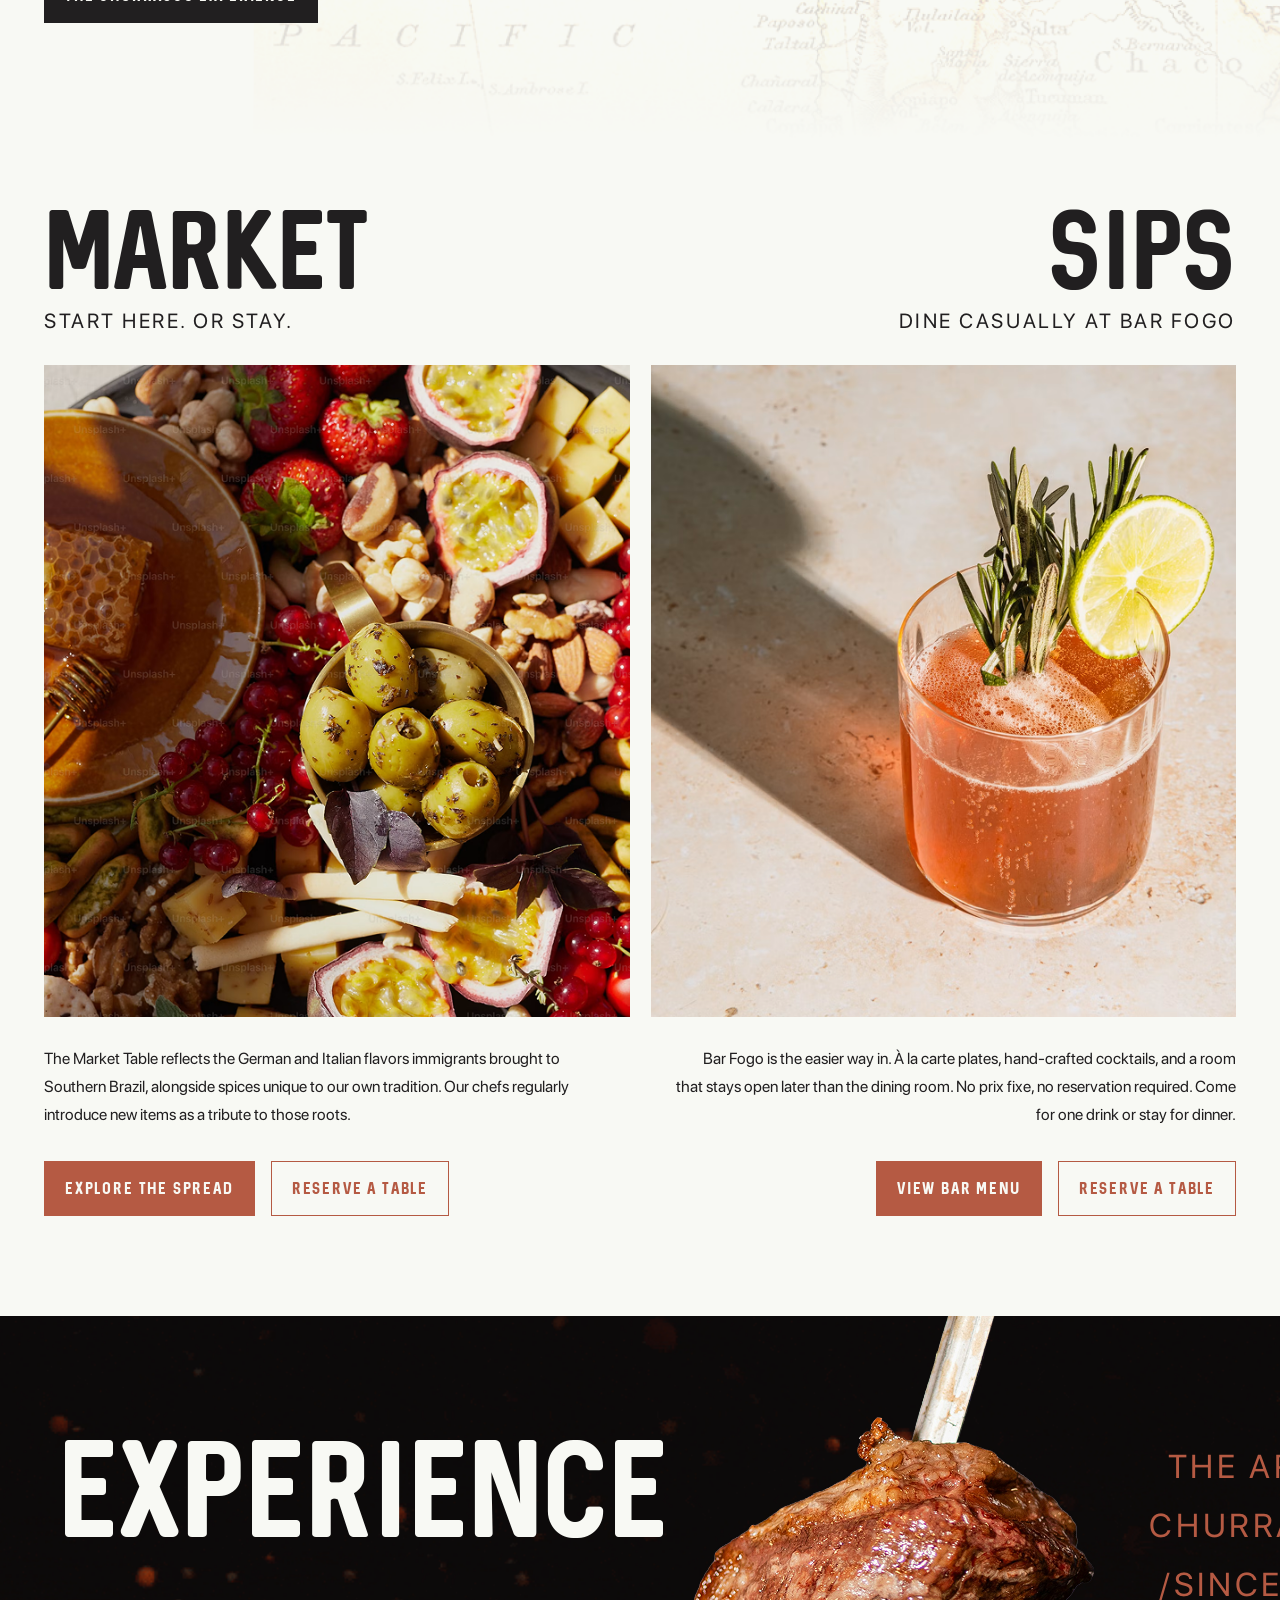
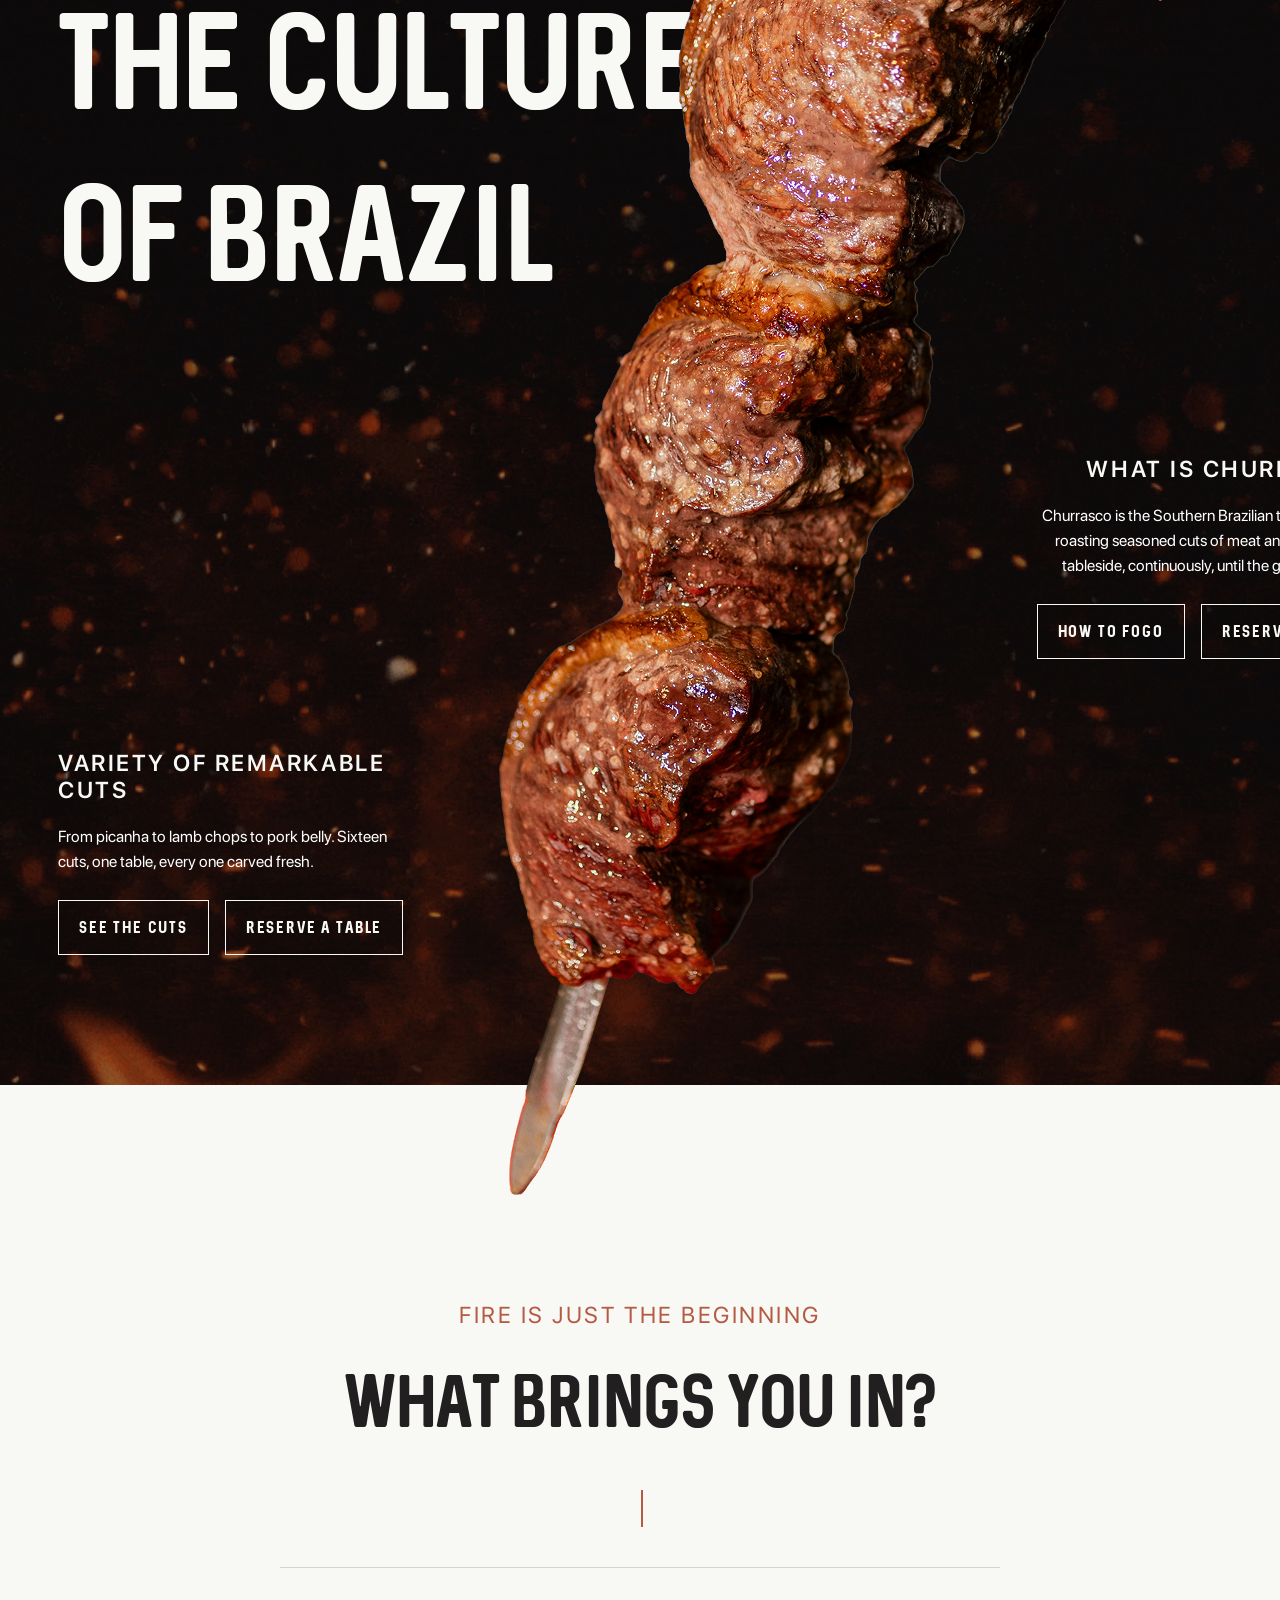
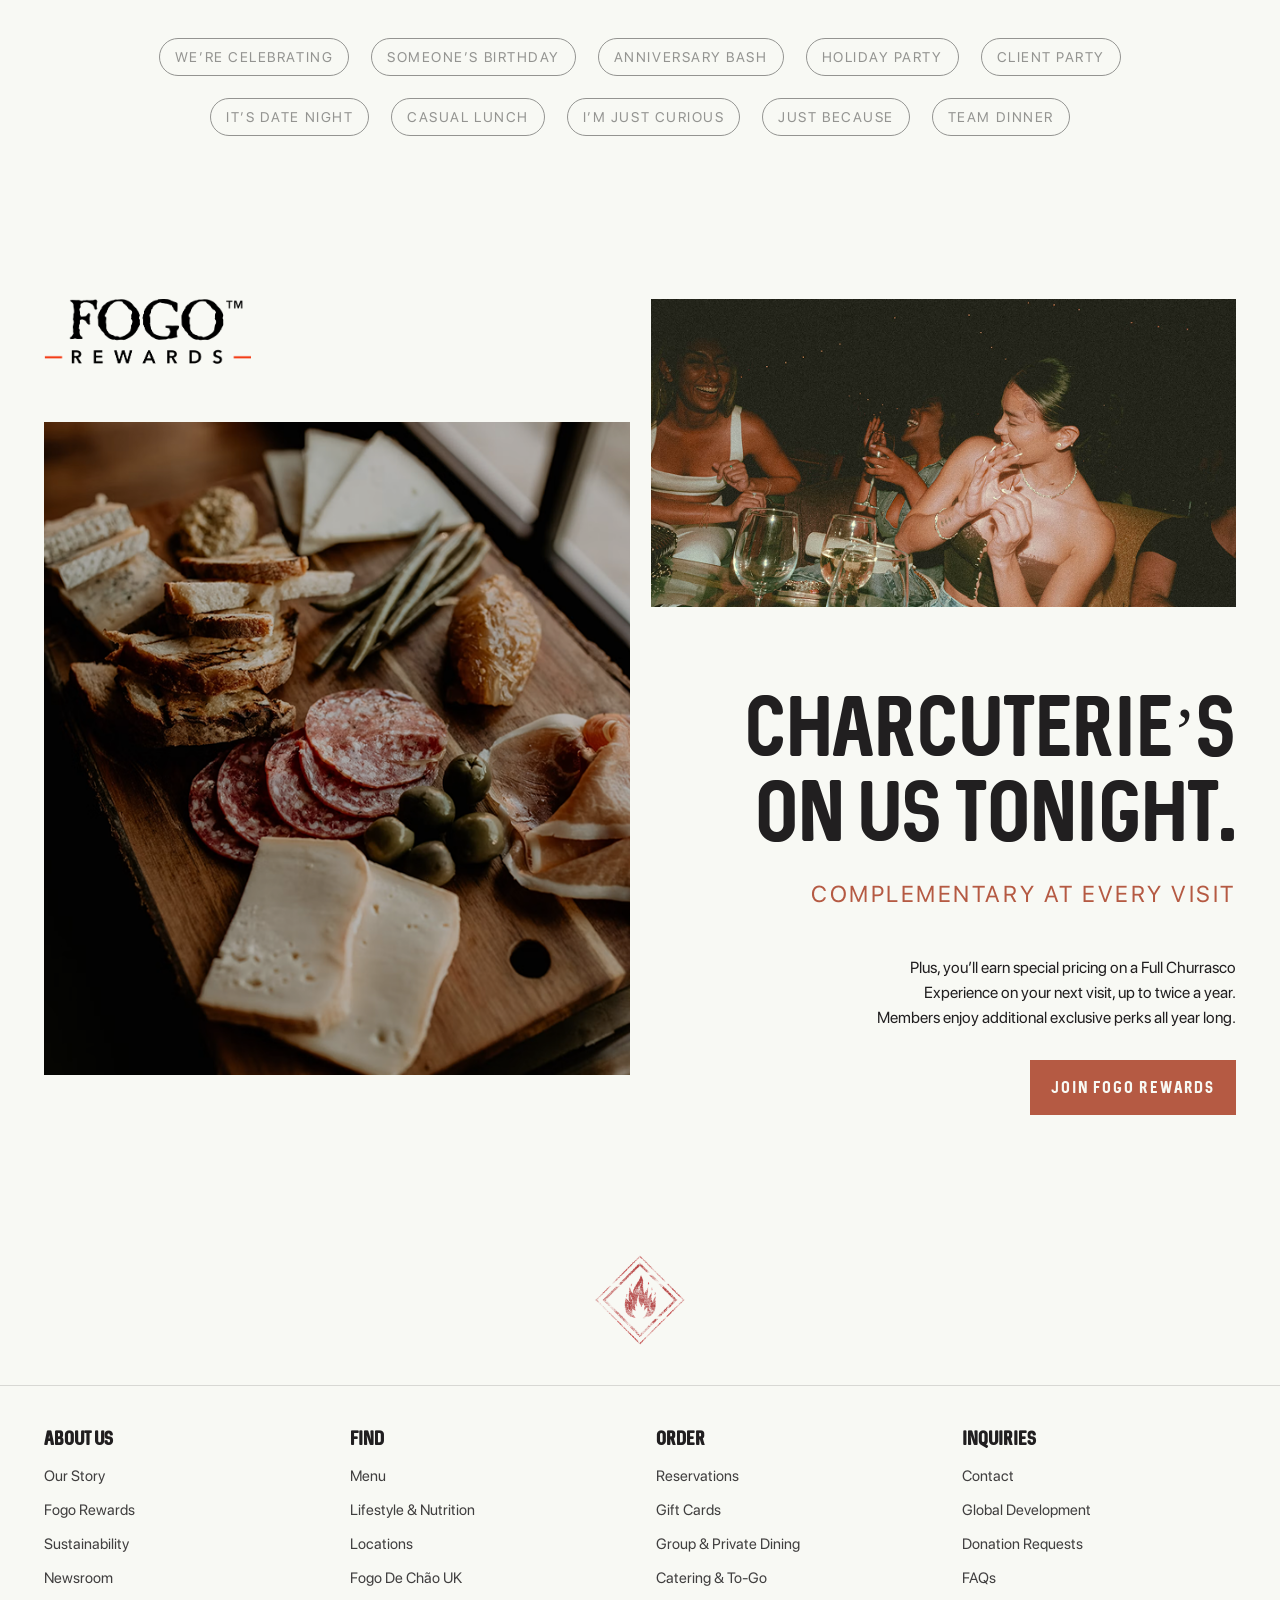
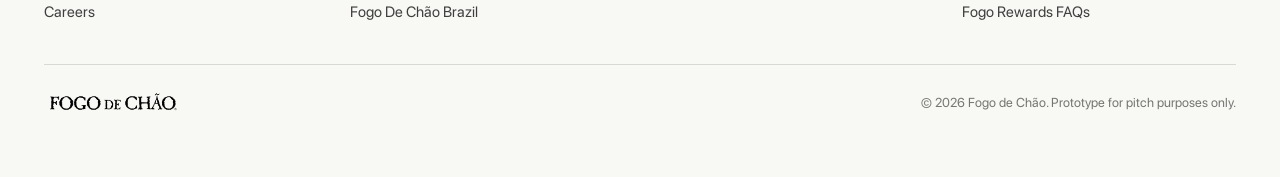
==== commit 106f1fe4: "Update index.html and style.css, add new rewards images" ====
--- a/index.html
+++ b/index.html
@@ -214,22 +214,25 @@
     </div>
   </section>
 
-  <!-- CHARCUTERIE -->
-  <section class="charcuterie">
-    <div class="charcuterie-panels">
-      <div class="charcuterie-panel">
-        <img src="images/statics/charuterie.png" alt="Charcuterie board at Fogo de Chão">
-        <div class="charcuterie-overlay">
-          <h2 class="charcuterie-title">Charcuterie&rsquo;s<br>on us tonight.</h2>
-          <p class="charcuterie-copy">Enjoy a complimentary seasonal charcuterie plate for the table on every visit. Plus half off your next Churrasco, $25 for your birthday, and $1 Caipirinhas every Tuesday.</p>
-          <div class="charcuterie-actions">
-            <a href="fogo-rewards.html" class="btn btn-clay">Join Fogo Rewards</a>
-          </div>
-          <img src="images/statics/fogorewardswhite.png" alt="Fogo Rewards" class="charcuterie-rewards-logo">
-        </div>
-      </div>
-      <div class="charcuterie-panel">
-        <img src="images/statics/charuterie.png" alt="Charcuterie board at Fogo de Chão">
+  <!-- REWARDS CTA -->
+  <section class="rewards-cta">
+    <div class="rewards-cta-grid">
+      <div class="rewards-cta-col rewards-cta-col-left">
+        <img src="images/statics/fogorewardsblack.png" alt="Fogo Rewards" class="rewards-cta-logo">
+        <div class="rewards-cta-media rewards-cta-media-board">
+          <img src="images/statics/charuterie.png" alt="Charcuterie board at Fogo de Chão">
+        </div>
+      </div>
+      <div class="rewards-cta-col rewards-cta-col-right">
+        <div class="rewards-cta-media rewards-cta-media-dining">
+          <img src="images/statics/rewardsimg1.png" alt="Guests laughing at the table at Fogo de Chão">
+        </div>
+        <div class="rewards-cta-copy">
+          <h2 class="rewards-cta-title">Charcuterie&rsquo;s<br>on us tonight.</h2>
+          <span class="rewards-cta-eyebrow">Complementary at every visit</span>
+          <p class="rewards-cta-text">Plus, you&rsquo;ll earn special pricing on a Full Churrasco Experience on your next visit, up to twice a year. Members enjoy additional exclusive perks all year long.</p>
+          <a href="fogo-rewards.html" class="btn btn-clay">Join Fogo Rewards</a>
+        </div>
       </div>
     </div>
   </section>
--- a/style.css
+++ b/style.css
@@ -886,77 +886,76 @@
 }
 .reason-reset:hover { color: var(--black); border-bottom-color: rgba(33, 31, 32, 0.3); }
 
-/* ---------- Charcuterie ---------- */
-.charcuterie {
+/* ---------- Rewards CTA ---------- */
+.rewards-cta {
   max-width: var(--container-max);
   margin: 0 auto;
   padding: clamp(40px, 6vw, 60px) var(--gutter) clamp(60px, 8vw, 100px);
 }
-.charcuterie-panels {
-  display: flex;
+.rewards-cta-grid {
+  display: flex;
+  align-items: flex-start;
   gap: 21px;
 }
-.charcuterie-panel {
+.rewards-cta-col {
+  flex: 1 1 50%;
+  min-width: 0;
+  display: flex;
+  flex-direction: column;
+}
+.rewards-cta-logo {
+  display: block;
+  width: clamp(140px, 16.2vw, 216px);
+  height: auto;
+  margin-bottom: clamp(24px, 4vw, 53px);
+}
+.rewards-cta-media {
   position: relative;
   overflow: hidden;
-  flex: 0 0 auto;
-  width: 655px;
-  max-width: 100%;
-  aspect-ratio: 655 / 730;
-}
-.charcuterie-panel img {
+  width: 100%;
+}
+.rewards-cta-media img {
   position: absolute;
   inset: 0;
   width: 100%;
   height: 100%;
   object-fit: cover;
 }
-.charcuterie-panel::after {
-  content: "";
-  position: absolute;
-  inset: 0;
-  background: rgba(0, 0, 0, 0.2);
-}
-.charcuterie-overlay {
-  position: absolute;
-  inset: 0;
-  z-index: 1;
-}
-.charcuterie-title {
-  position: absolute;
-  left: 4.1%;
-  top: 5.1%;
-  width: 89.5%;
+.rewards-cta-media-board { aspect-ratio: 655 / 730; }
+.rewards-cta-media-dining {
+  aspect-ratio: 655 / 345;
+  margin-bottom: clamp(40px, 6vw, 86px);
+}
+.rewards-cta-copy {
+  display: flex;
+  flex-direction: column;
+  align-items: flex-end;
+  text-align: right;
+}
+.rewards-cta-title {
+  max-width: 89.5%;
   font-family: var(--font-display);
   font-weight: 400;
-  color: var(--beige);
+  color: var(--black);
   font-size: clamp(32px, 5.4vw, 70px);
-  text-transform: uppercase;
-  line-height: 1.37;
-}
-.charcuterie-copy {
-  position: absolute;
-  left: 4.1%;
-  bottom: 15.75%;
-  width: 57.4%;
+  line-height: 1.229;
+  text-transform: uppercase;
+  margin-bottom: clamp(14px, 1.8vw, 23px);
+}
+.rewards-cta-eyebrow {
+  max-width: 82%;
+  font-size: clamp(15px, 1.8vw, 23px);
+  letter-spacing: 0.11em;
+  text-transform: uppercase;
+  color: var(--clay);
+  margin-bottom: clamp(24px, 3.4vw, 44px);
+}
+.rewards-cta-text {
+  max-width: 64%;
   font-size: 16px;
   line-height: 25px;
-  color: var(--white);
-}
-.charcuterie-actions {
-  position: absolute;
-  left: 4.1%;
-  bottom: 4.8%;
-}
-.charcuterie-overlay .charcuterie-rewards-logo {
-  position: absolute;
-  top: auto;
-  right: auto;
-  left: 75.6%;
-  bottom: 4.8%;
-  width: auto;
-  height: 47px;
-  object-fit: contain;
+  color: var(--black);
+  margin-bottom: 30px;
 }
 
 /* ---------- Section divider ---------- */
@@ -1040,8 +1039,9 @@
   .fire-beginning-row { align-items: flex-start; }
   .cta-stack { align-items: flex-start; }
 
-  .charcuterie-panels { flex-direction: column; }
-  .charcuterie-panel { width: 100%; }
+  .rewards-cta-grid { flex-direction: column; gap: 32px; }
+  .rewards-cta-copy { align-items: flex-start; text-align: left; }
+  .rewards-cta-title, .rewards-cta-eyebrow, .rewards-cta-text { max-width: 100%; }
 
   .footer-cols { grid-template-columns: repeat(2, 1fr); }
 
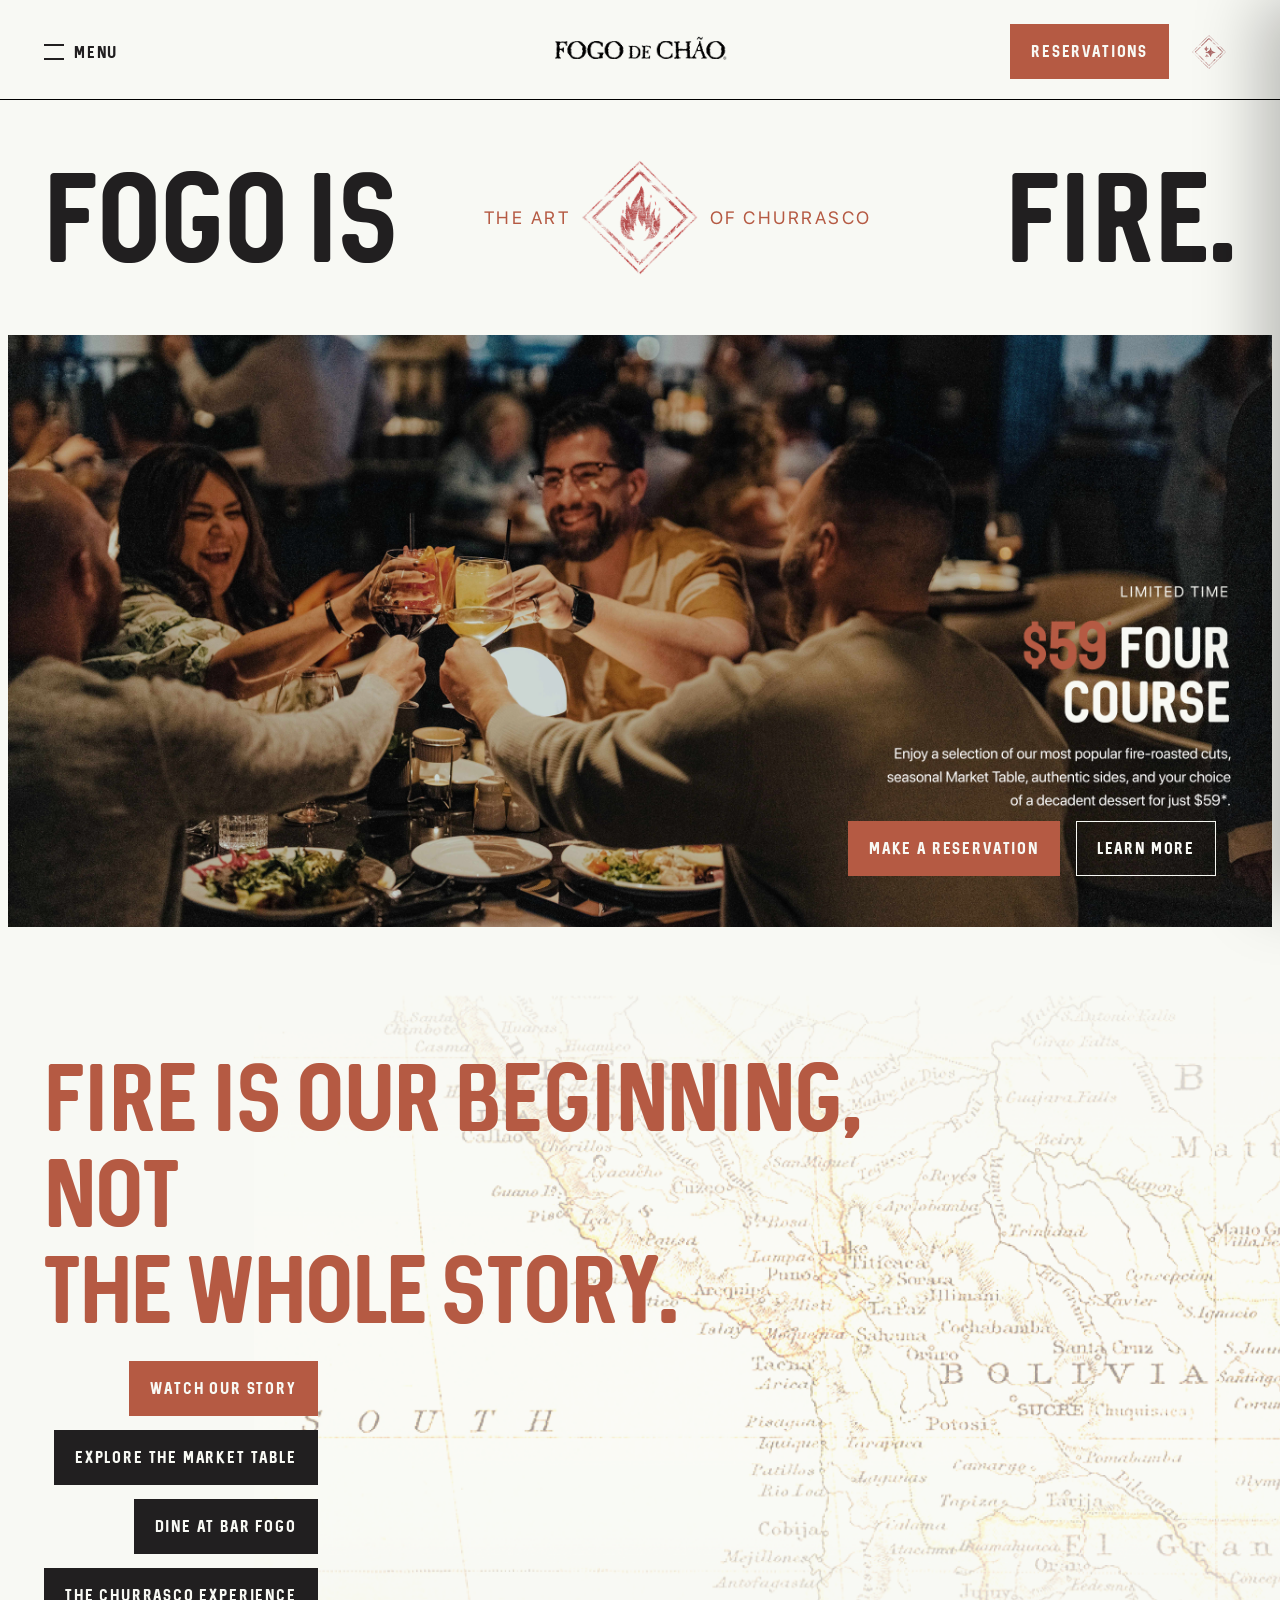
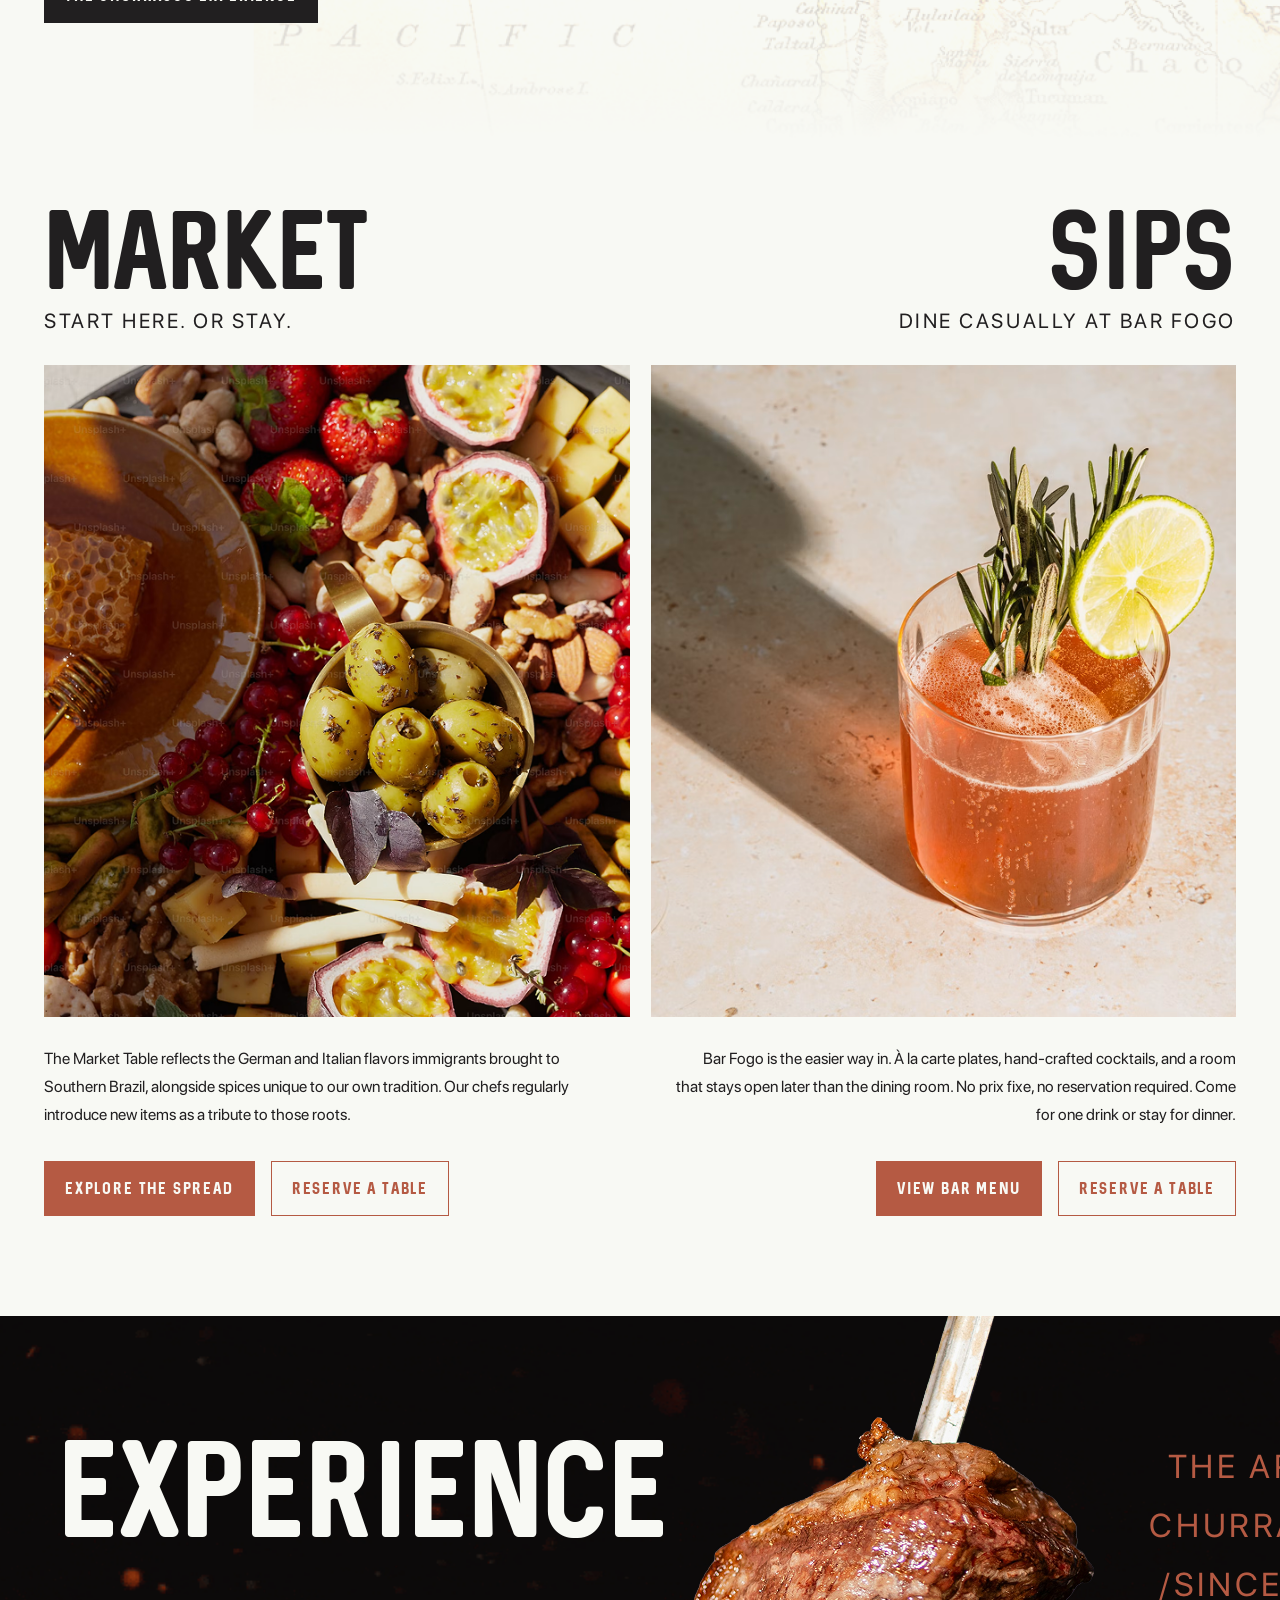
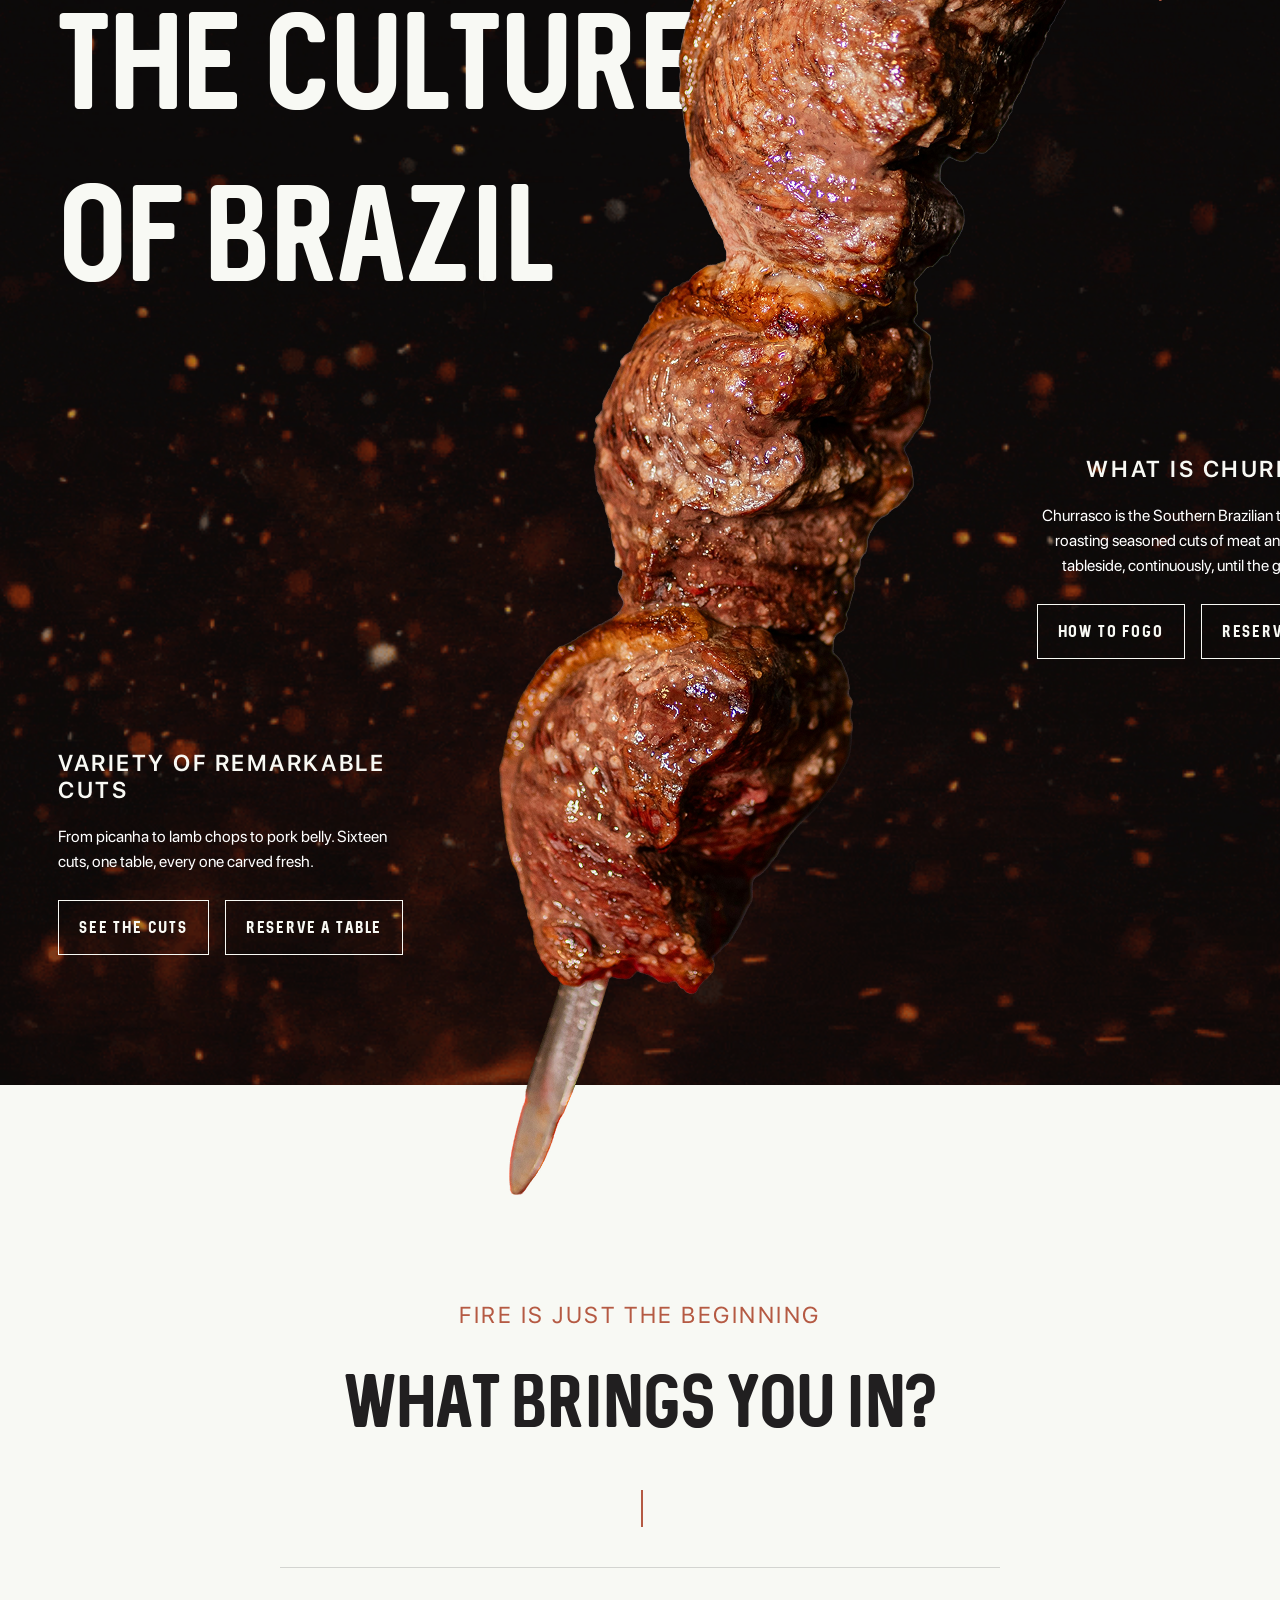
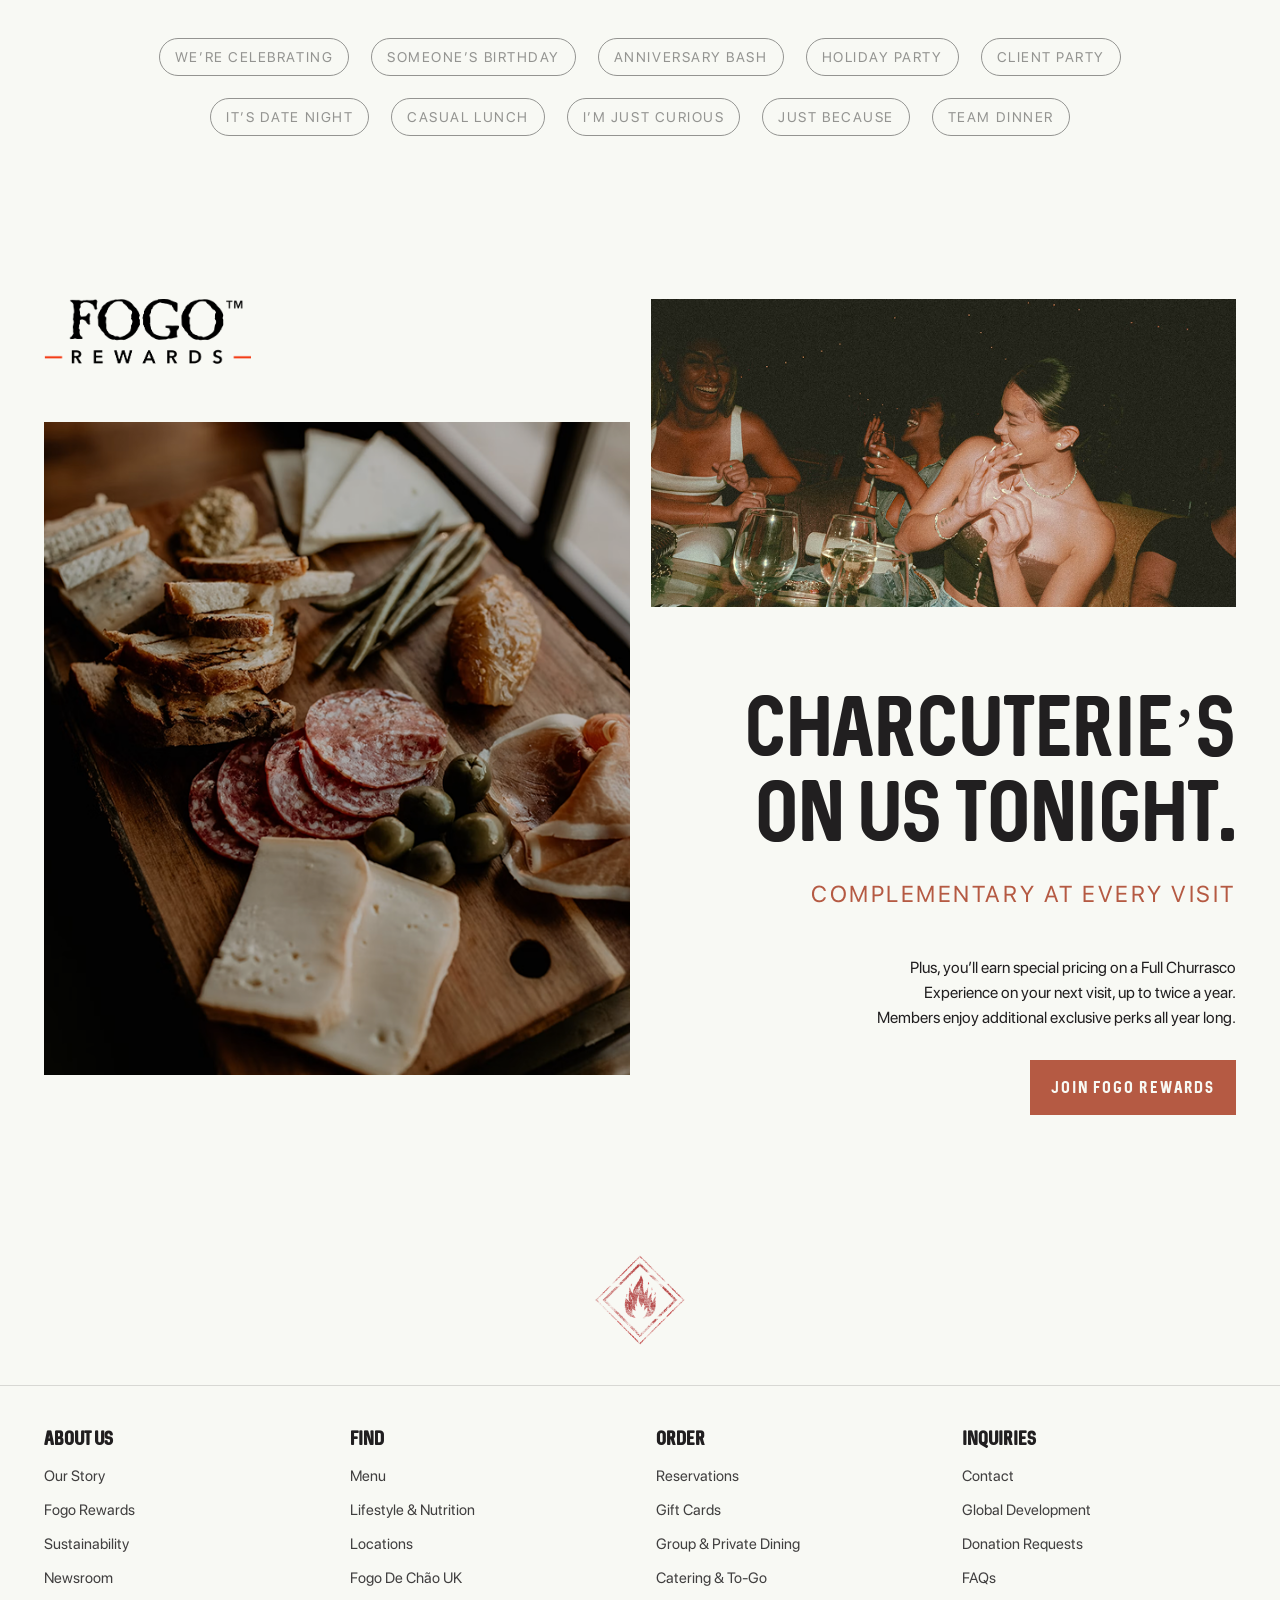
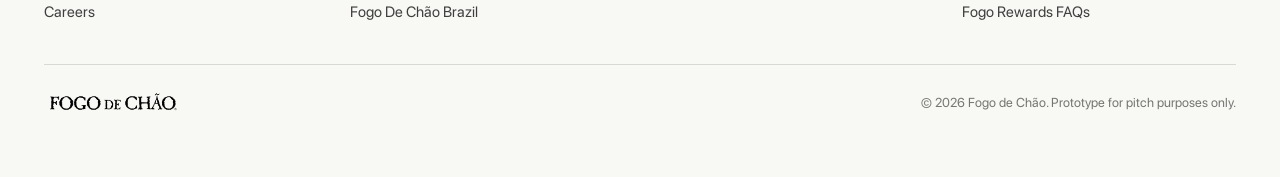
==== commit 1e0f8ba2: "Add desktop AI concierge and refine Gaúcho mobile assistant Builds out the site-wide "Ask Gaúcho" ch" ====
--- a/index.html
+++ b/index.html
@@ -21,8 +21,8 @@
 
     <div class="nav-actions">
       <a href="#" class="btn btn-clay nav-reservations">Reservations</a>
-      <button type="button" class="nav-ai-btn" aria-label="AI Concierge">
-        <img src="Icons/aistars.svg" alt="" class="nav-ai-icon">
+      <button type="button" class="nav-ai-btn" id="navAiBtn" aria-label="Ask Gaúcho">
+        <img src="Icons/ai.png" alt="" class="nav-ai-icon">
       </button>
     </div>
   </div>
@@ -74,6 +74,38 @@
     </a>
   </div>
 </div>
+
+<!-- AI CONCIERGE (Gaúcho) -->
+<div class="ai-backdrop" id="aiBackdrop"></div>
+<aside class="ai-panel" id="aiPanel">
+  <header class="ai-panel-header">
+    <span class="ai-panel-identity">
+      <span class="ai-panel-avatar"><img src="Icons/ai.png" alt=""></span>
+      <span class="ai-panel-name">Ga&uacute;cho</span>
+    </span>
+    <button type="button" class="ai-panel-close" id="aiCloseBtn" aria-label="Close">
+      <span></span><span></span>
+    </button>
+  </header>
+
+  <div class="ai-panel-messages" id="aiMessages"></div>
+
+  <div class="ai-panel-quick-replies" id="aiQuickReplies">
+    <button type="button" class="ai-chip" data-q="Can you help me reserve a table?">Reserve a table</button>
+    <button type="button" class="ai-chip" data-q="What is churrasco?">What is churrasco?</button>
+    <button type="button" class="ai-chip" data-q="What's on the menu?">Menu highlights</button>
+    <button type="button" class="ai-chip" data-q="Tell me about Fogo Rewards">Fogo Rewards</button>
+    <button type="button" class="ai-chip" data-q="Do you host private events?">Private events</button>
+    <button type="button" class="ai-chip" data-q="What are your hours?">Hours &amp; locations</button>
+  </div>
+
+  <form class="ai-panel-input-row" id="aiForm">
+    <input type="text" id="aiInput" placeholder="Ask Ga&uacute;cho anything&hellip;" autocomplete="off">
+    <button type="submit" class="ai-send-btn" aria-label="Send">
+      <svg viewBox="0 0 24 24" fill="none" aria-hidden="true"><path d="M4 12h15.5M13 5.5 19.5 12 13 18.5" stroke="currentColor" stroke-width="2" stroke-linecap="round" stroke-linejoin="round"/></svg>
+    </button>
+  </form>
+</aside>
 
 <main id="top">
 
@@ -292,5 +324,6 @@
 </footer>
 
 <script src="script.js"></script>
+<script src="ai-concierge.js"></script>
 </body>
 </html>
--- a/style.css
+++ b/style.css
@@ -186,7 +186,7 @@
   width: 55px;
   height: 55px;
   flex-shrink: 0;
-  background: #000000;
+  background: none;
   border: none;
   display: flex;
   align-items: center;
@@ -195,7 +195,7 @@
   padding: 0;
   transition: opacity 0.2s ease;
 }
-.nav-ai-icon { width: 19px; height: 19px; }
+.nav-ai-icon { width: 34px; height: 34px; }
 .nav-ai-btn:hover { opacity: 0.8; }
 
 /* ---------- Mega nav ---------- */
@@ -1056,6 +1056,197 @@
   .reason-rail { grid-template-columns: 1fr; }
 }
 
+/* ---------- AI Concierge (Gaúcho) ---------- */
+.ai-backdrop {
+  position: fixed;
+  inset: 0;
+  background: rgba(33, 31, 32, 0.5);
+  opacity: 0;
+  visibility: hidden;
+  transition: opacity 0.3s ease, visibility 0.3s ease;
+  z-index: 200;
+}
+.ai-backdrop.active { opacity: 1; visibility: visible; }
+
+.ai-panel {
+  position: fixed;
+  top: 0;
+  right: 0;
+  bottom: 0;
+  width: min(420px, 100vw);
+  background: var(--beige);
+  display: flex;
+  flex-direction: column;
+  transform: translateX(100%);
+  transition: transform 0.35s ease;
+  z-index: 201;
+  box-shadow: -20px 0 60px rgba(0, 0, 0, 0.25);
+}
+.ai-panel.active { transform: translateX(0); }
+
+.ai-panel-header {
+  flex-shrink: 0;
+  display: flex;
+  align-items: center;
+  justify-content: space-between;
+  gap: 12px;
+  padding: 22px 24px;
+  background: var(--black);
+}
+.ai-panel-identity { display: flex; align-items: center; gap: 12px; }
+.ai-panel-avatar { width: 28px; height: 28px; flex-shrink: 0; display: flex; }
+.ai-panel-avatar img { width: 100%; height: 100%; object-fit: contain; }
+.ai-panel-name {
+  font-family: var(--font-display);
+  font-size: 16px;
+  letter-spacing: 0.11em;
+  text-transform: uppercase;
+  color: var(--beige);
+}
+.ai-panel-close {
+  position: relative;
+  width: 20px;
+  height: 20px;
+  flex-shrink: 0;
+  border: none;
+  background: none;
+  padding: 0;
+  cursor: pointer;
+  color: var(--beige);
+}
+.ai-panel-close span {
+  position: absolute;
+  top: 50%;
+  left: 50%;
+  width: 20px;
+  height: 2px;
+  background: currentColor;
+}
+.ai-panel-close span:first-child { transform: translate(-50%, -50%) rotate(45deg); }
+.ai-panel-close span:last-child { transform: translate(-50%, -50%) rotate(-45deg); }
+
+.ai-panel-messages {
+  flex: 1 1 auto;
+  overflow-y: auto;
+  padding: 28px 24px;
+  display: flex;
+  flex-direction: column;
+  gap: 20px;
+}
+.ai-hola {
+  font-family: var(--font-display);
+  font-weight: 400;
+  font-size: 36px;
+  letter-spacing: -0.02em;
+  line-height: 1;
+  text-transform: uppercase;
+  color: var(--black);
+  margin: 0 0 4px;
+}
+.ai-msg {
+  font-family: var(--font-body);
+  font-size: 16px;
+  line-height: 1.44;
+  opacity: 0;
+  transform: translateY(8px);
+  animation: aiMsgIn 0.3s ease forwards;
+}
+@keyframes aiMsgIn { to { opacity: 1; transform: none; } }
+.ai-msg.ai { align-self: flex-start; max-width: 100%; color: var(--black); }
+.ai-msg.user {
+  align-self: flex-end;
+  max-width: 82%;
+  background: var(--clay);
+  color: var(--white);
+  font-weight: 500;
+  padding: 11px 18px 11px 21px;
+  border-radius: 20px 20px 0 20px;
+  font-size: 14px;
+}
+.ai-typing { align-self: flex-start; display: flex; gap: 4px; padding: 6px 0; }
+.ai-typing span {
+  width: 6px;
+  height: 6px;
+  border-radius: 50%;
+  background: rgba(33, 31, 32, 0.35);
+  animation: aiTypingDot 1s ease-in-out infinite;
+}
+.ai-typing span:nth-child(2) { animation-delay: 0.15s; }
+.ai-typing span:nth-child(3) { animation-delay: 0.3s; }
+@keyframes aiTypingDot {
+  0%, 60%, 100% { transform: translateY(0); opacity: 0.4; }
+  30% { transform: translateY(-4px); opacity: 1; }
+}
+
+.ai-panel-quick-replies {
+  flex-shrink: 0;
+  display: flex;
+  gap: 8px;
+  overflow-x: auto;
+  padding: 0 24px 14px;
+  scrollbar-width: none;
+}
+.ai-panel-quick-replies::-webkit-scrollbar { display: none; }
+.ai-chip {
+  flex: 0 0 auto;
+  font-family: var(--font-body);
+  font-weight: 500;
+  font-size: 13px;
+  color: var(--clay);
+  background: var(--white);
+  border: 1px solid var(--clay);
+  border-radius: 20px 20px 0 20px;
+  padding: 11px 18px 11px 21px;
+  white-space: nowrap;
+  cursor: pointer;
+  transition: 0.18s ease;
+}
+.ai-chip:hover { background: var(--clay); color: var(--white); }
+
+.ai-panel-input-row {
+  flex-shrink: 0;
+  display: flex;
+  align-items: center;
+  gap: 10px;
+  margin: 0 20px 20px;
+  padding: 0 8px 0 22px;
+  height: 56px;
+  background: var(--white);
+  border: 1px solid #d5d5d5;
+  border-radius: 30px;
+}
+.ai-panel-input-row input {
+  flex: 1 1 auto;
+  height: 100%;
+  border: none;
+  background: none;
+  font-family: var(--font-body);
+  font-size: 15px;
+  color: var(--black);
+  outline: none;
+}
+.ai-panel-input-row input::placeholder { color: #797979; }
+.ai-send-btn {
+  width: 38px;
+  height: 38px;
+  flex-shrink: 0;
+  border: none;
+  border-radius: 50%;
+  background: var(--clay);
+  color: var(--beige);
+  display: flex;
+  align-items: center;
+  justify-content: center;
+  cursor: pointer;
+  transition: opacity 0.2s ease;
+}
+.ai-send-btn svg { width: 18px; height: 18px; }
+.ai-send-btn:hover { opacity: 0.85; }
+
+@media (max-width: 560px) {
+  .ai-panel { width: 100%; }
+}
+
 /*
   Font credit: "Sequel" webfont files converted via onlinewebfonts.com,
   distributed under CC BY 4.0 — attribution to onlinewebfonts.com required
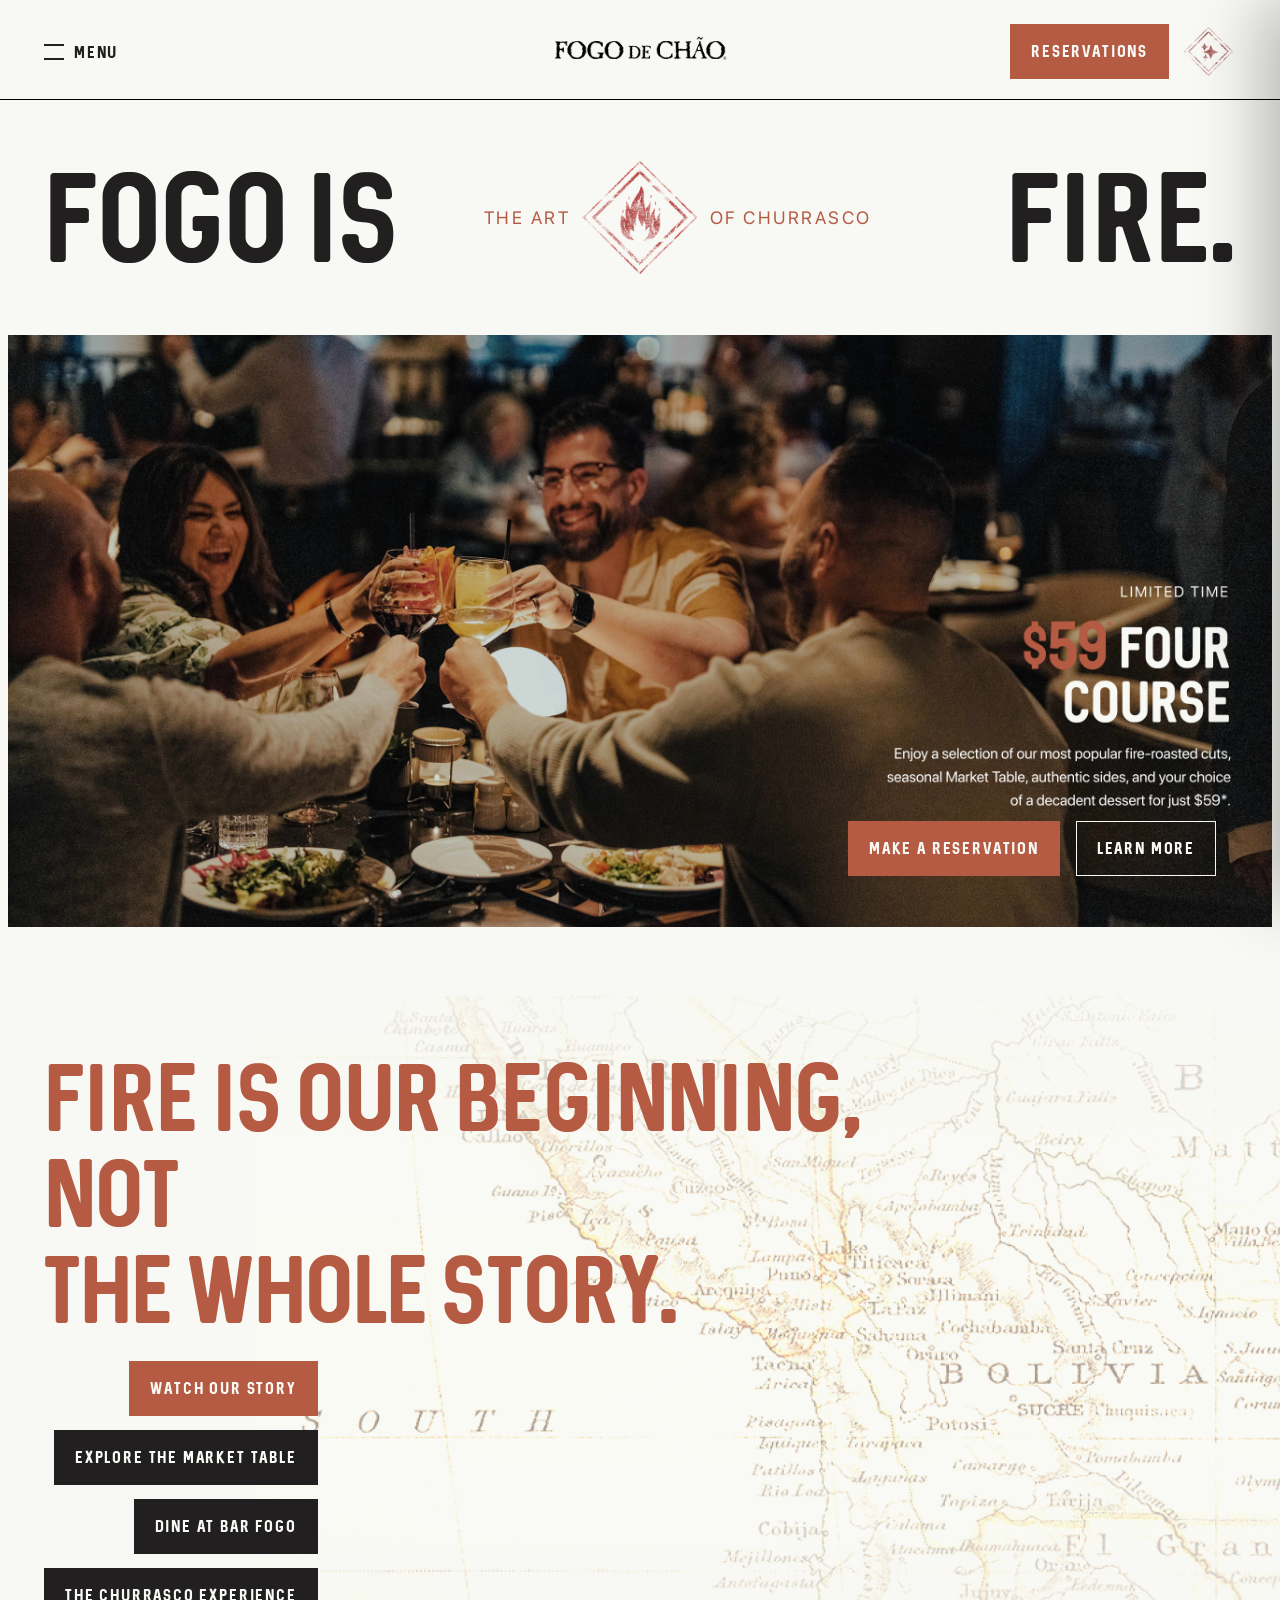
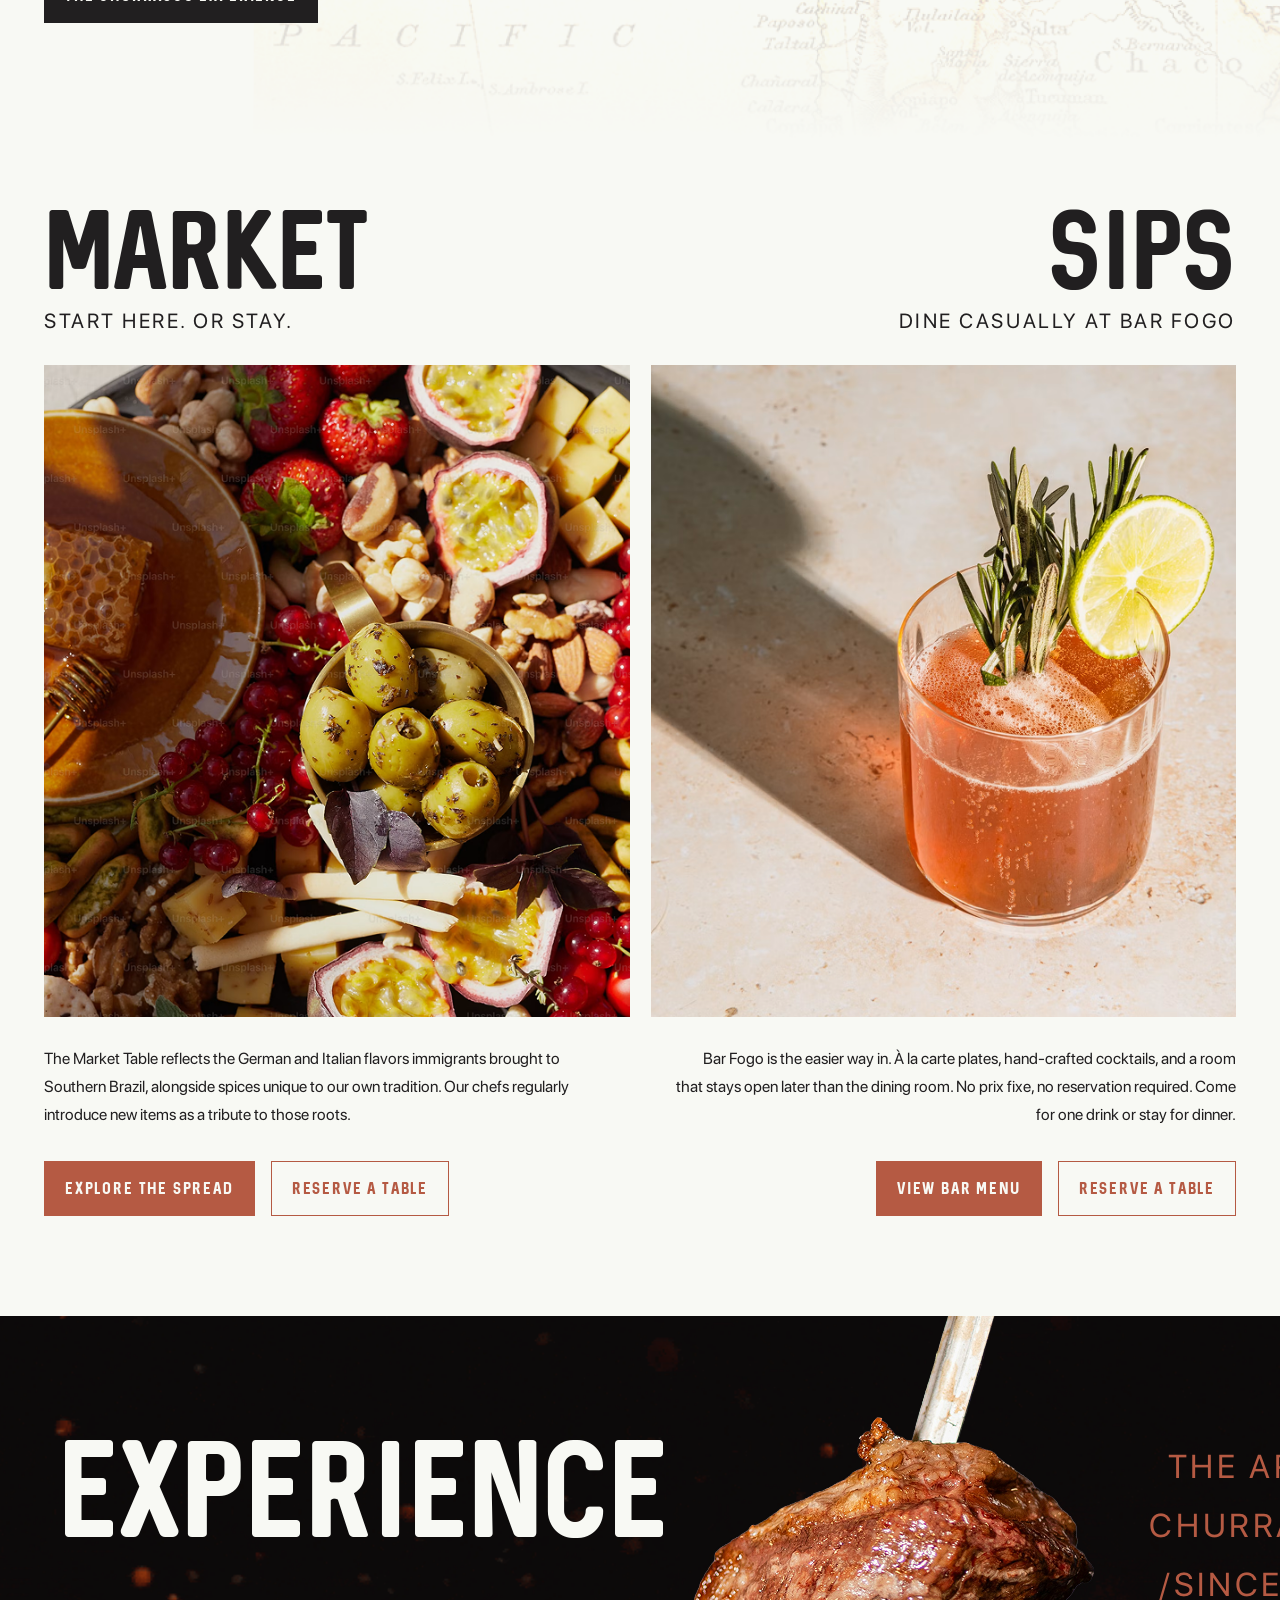
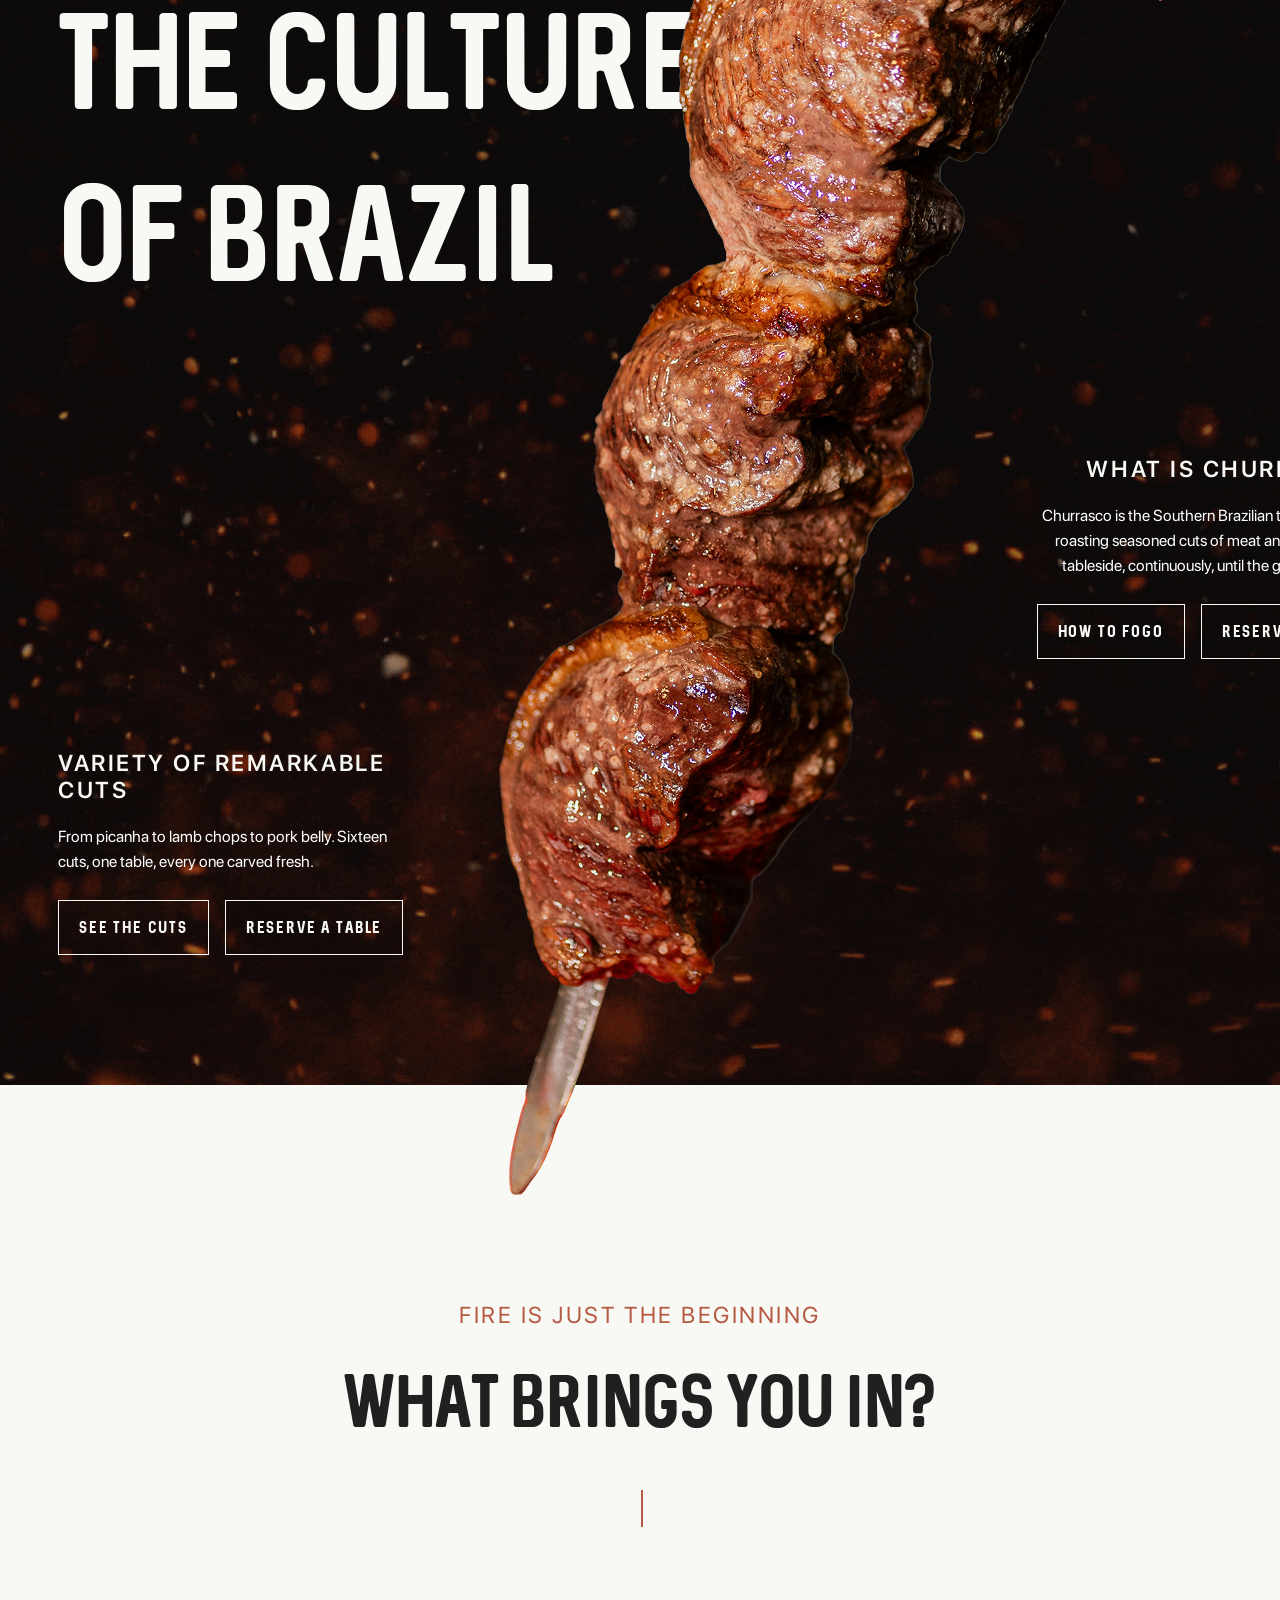
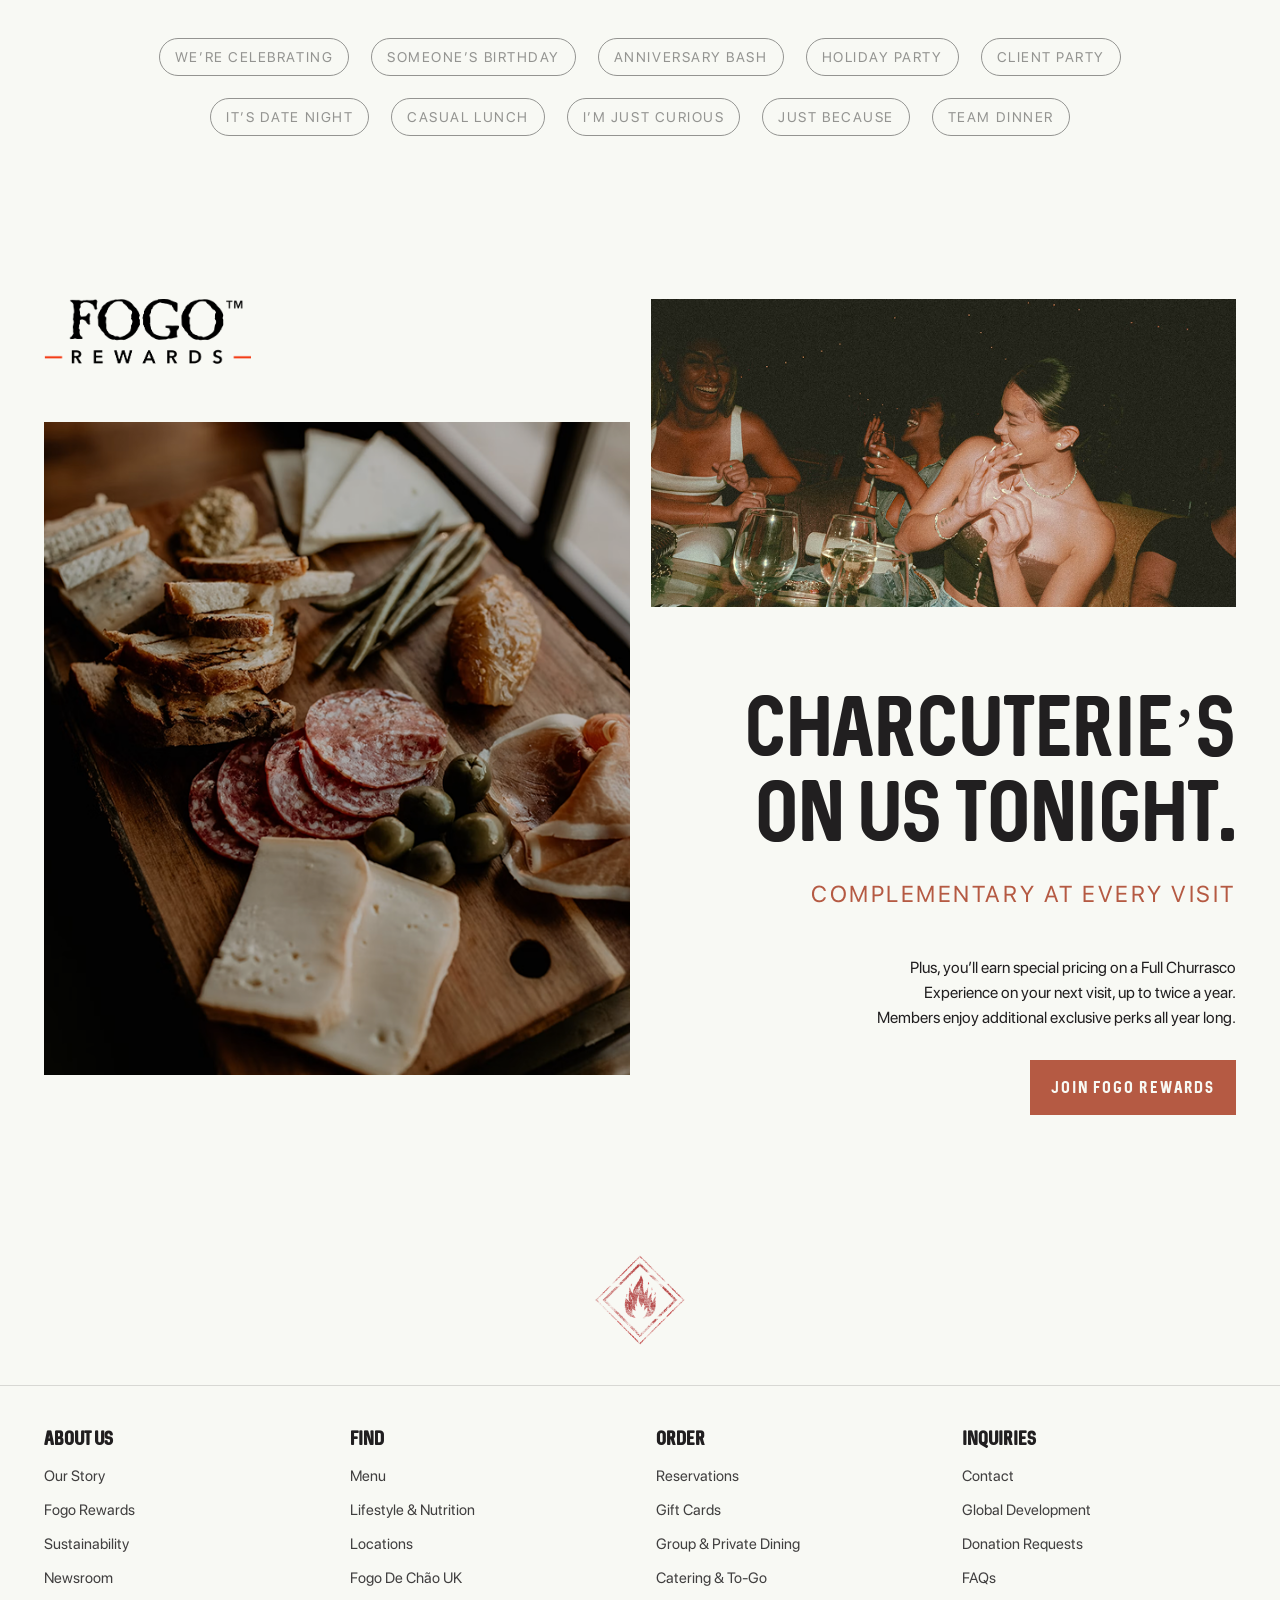
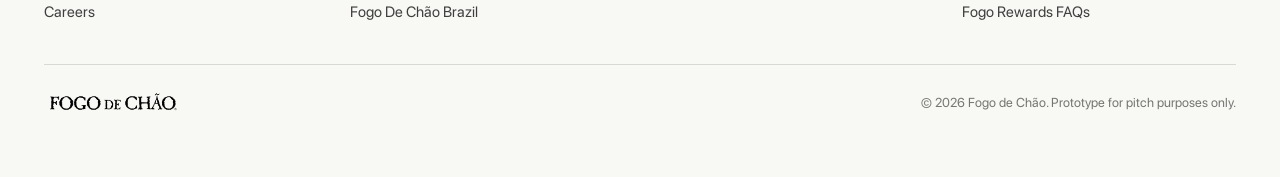
==== commit 93c9309a: "Fix reason-fogo results jump, add rewards unlock callout, size up AI icon Keeps the "What brings you" ====
--- a/index.html
+++ b/index.html
@@ -209,6 +209,8 @@
 
   <!-- REASON TO FOGO -->
   <section class="reason-fogo" id="reason">
+   <div class="reason-stage">
+    <div class="reason-intro" id="reasonIntro">
     <span class="reason-eyebrow" id="reasonEyebrow">Fire is just the beginning</span>
     <h2 class="reason-title" id="reasonTitle">What brings you in?</h2>
 
@@ -234,6 +236,7 @@
         <button class="chip" data-k="team">Team Dinner</button>
       </div>
     </div>
+    </div>
 
     <div class="reason-results" id="reasonResults">
       <h3 class="reason-answer" id="reasonAnswer"></h3>
@@ -244,6 +247,7 @@
         <button type="button" class="reason-reset" id="reasonReset">Start Over</button>
       </div>
     </div>
+   </div>
   </section>
 
   <!-- REWARDS CTA -->
--- a/style.css
+++ b/style.css
@@ -195,7 +195,7 @@
   padding: 0;
   transition: opacity 0.2s ease;
 }
-.nav-ai-icon { width: 34px; height: 34px; }
+.nav-ai-icon { width: 49.3px; height: 49.3px; }
 .nav-ai-btn:hover { opacity: 0.8; }
 
 /* ---------- Mega nav ---------- */
@@ -732,16 +732,34 @@
   background: var(--black);
 }
 
-.reason-fogo.showing-results .reason-eyebrow,
-.reason-fogo.showing-results .reason-title,
-.reason-fogo.showing-results .reason-field,
-.reason-fogo.showing-results .reason-divider,
-.reason-fogo.showing-results .chip-rows {
-  display: none;
-}
-
-.reason-results { display: none; margin-top: 24px; }
-.reason-results.on { display: block; }
+.reason-stage {
+  display: grid;
+  justify-content: center;
+}
+.reason-intro,
+.reason-results {
+  grid-area: 1 / 1;
+  display: flex;
+  flex-direction: column;
+  align-items: center;
+  justify-content: center;
+  transition: opacity 0.25s ease;
+}
+.reason-results {
+  opacity: 0;
+  visibility: hidden;
+  pointer-events: none;
+}
+.reason-fogo.showing-results .reason-intro {
+  opacity: 0;
+  visibility: hidden;
+  pointer-events: none;
+}
+.reason-fogo.showing-results .reason-results {
+  opacity: 1;
+  visibility: visible;
+  pointer-events: auto;
+}
 
 .reason-answer {
   font-family: var(--font-display);
@@ -751,7 +769,7 @@
   max-width: 820px;
   margin: 0 auto 10px;
 }
-.reason-answer b { font-style: normal; font-weight: 600; color: var(--clay); }
+.reason-answer b { font-style: normal; font-weight: 400; color: var(--clay); }
 .reason-note {
   color: rgba(33, 31, 32, 0.6);
   font-size: 15px;
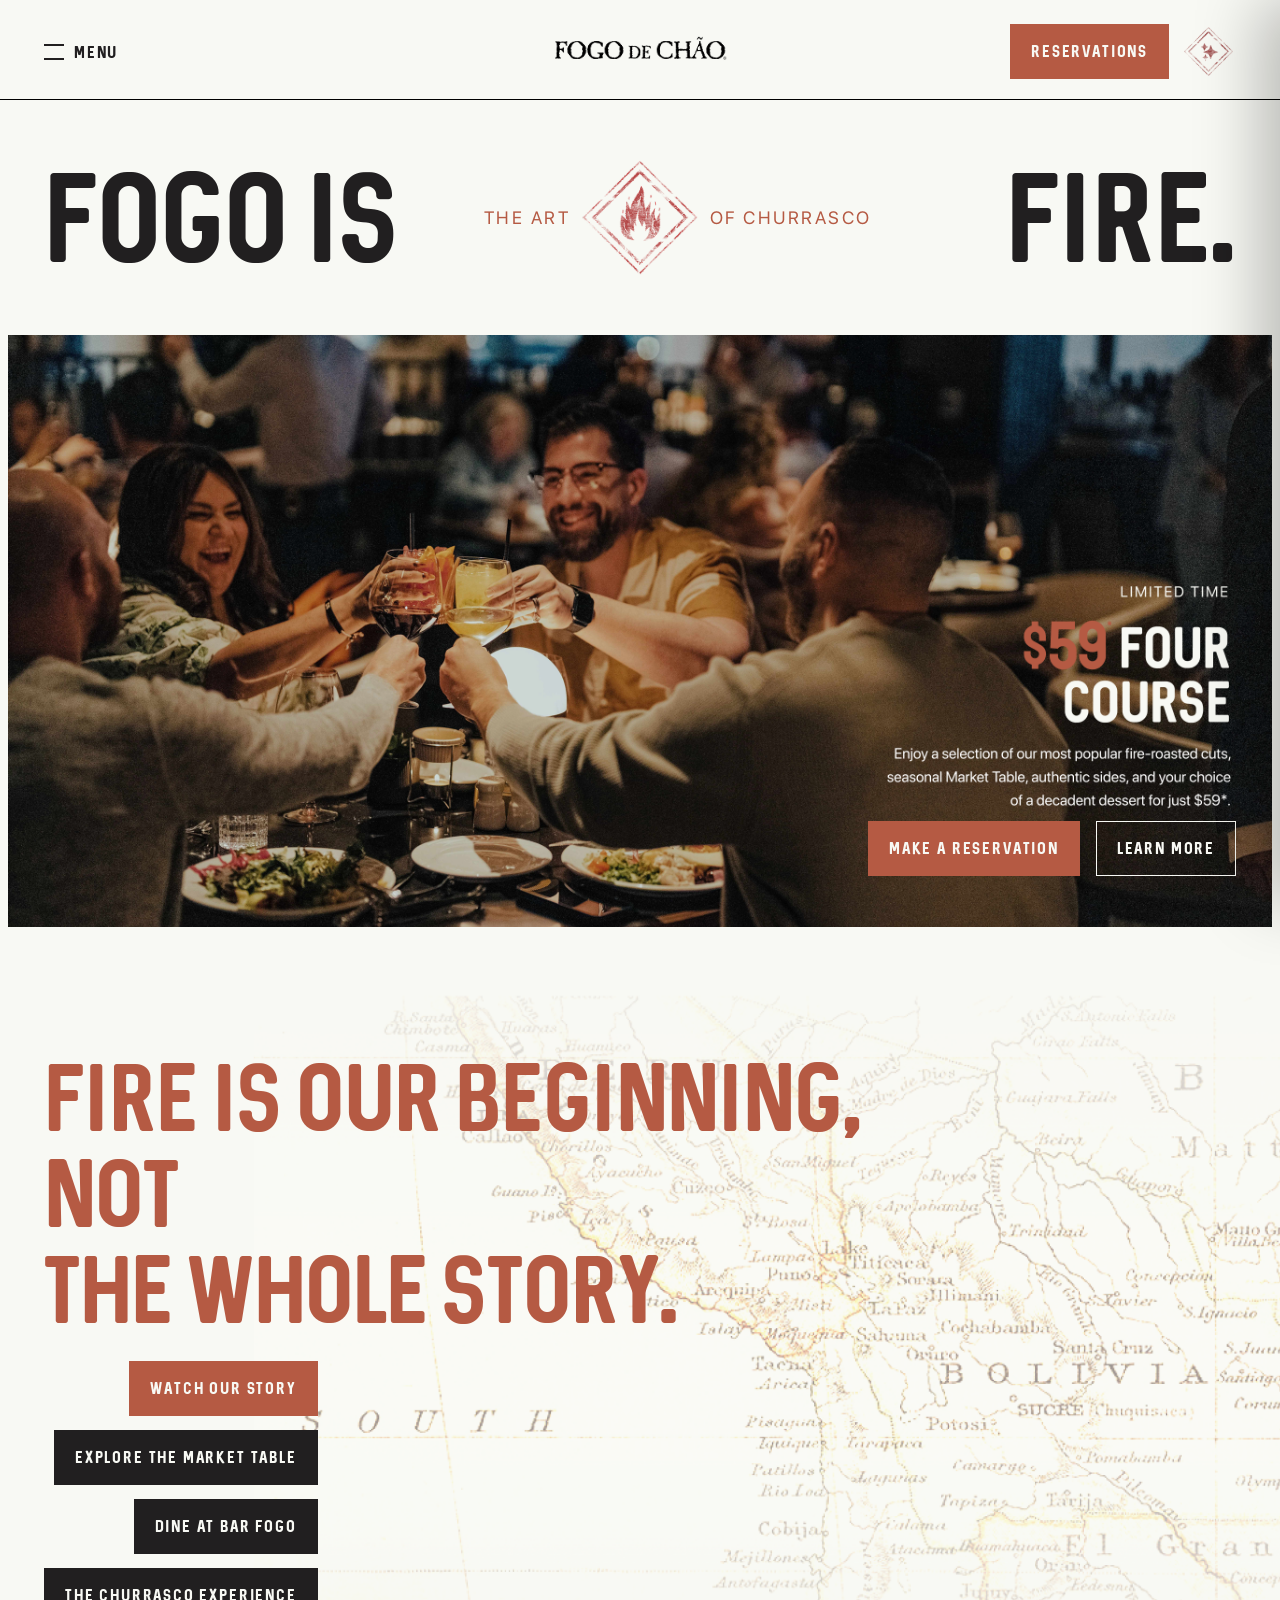
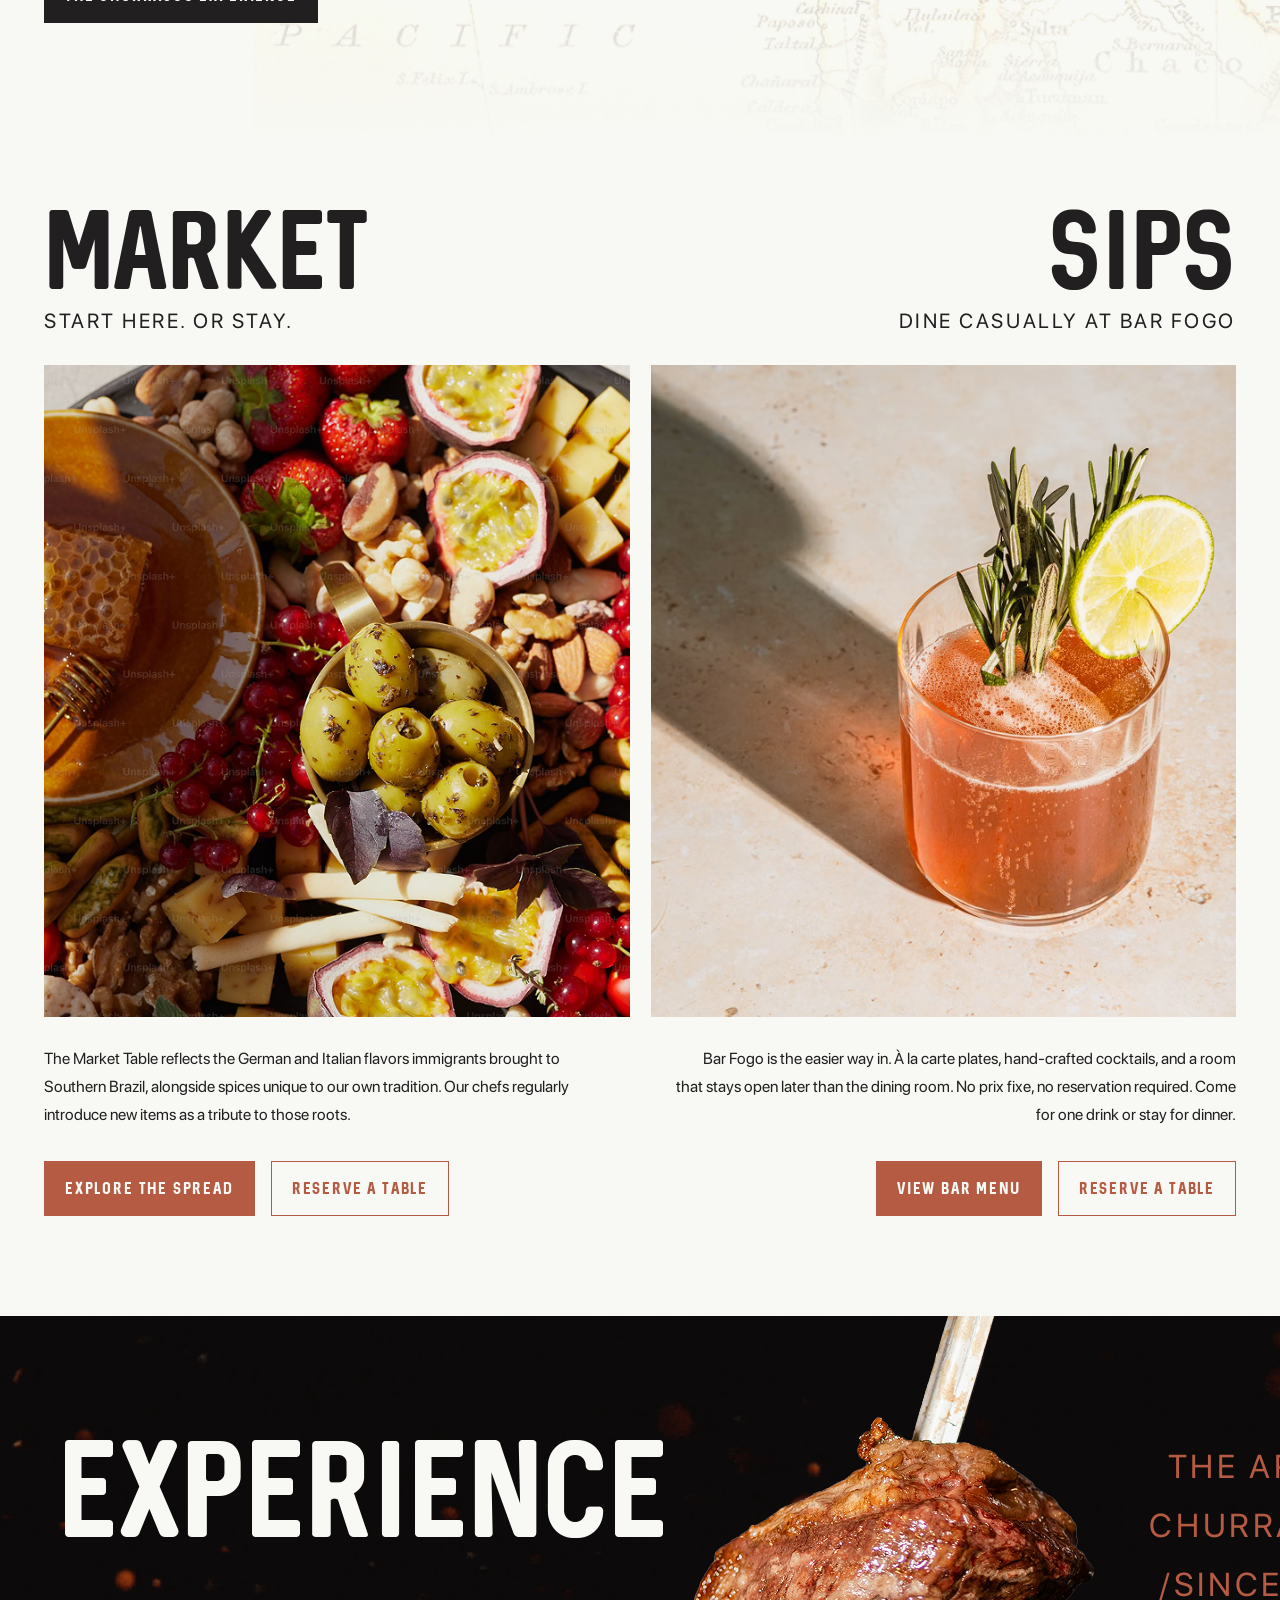
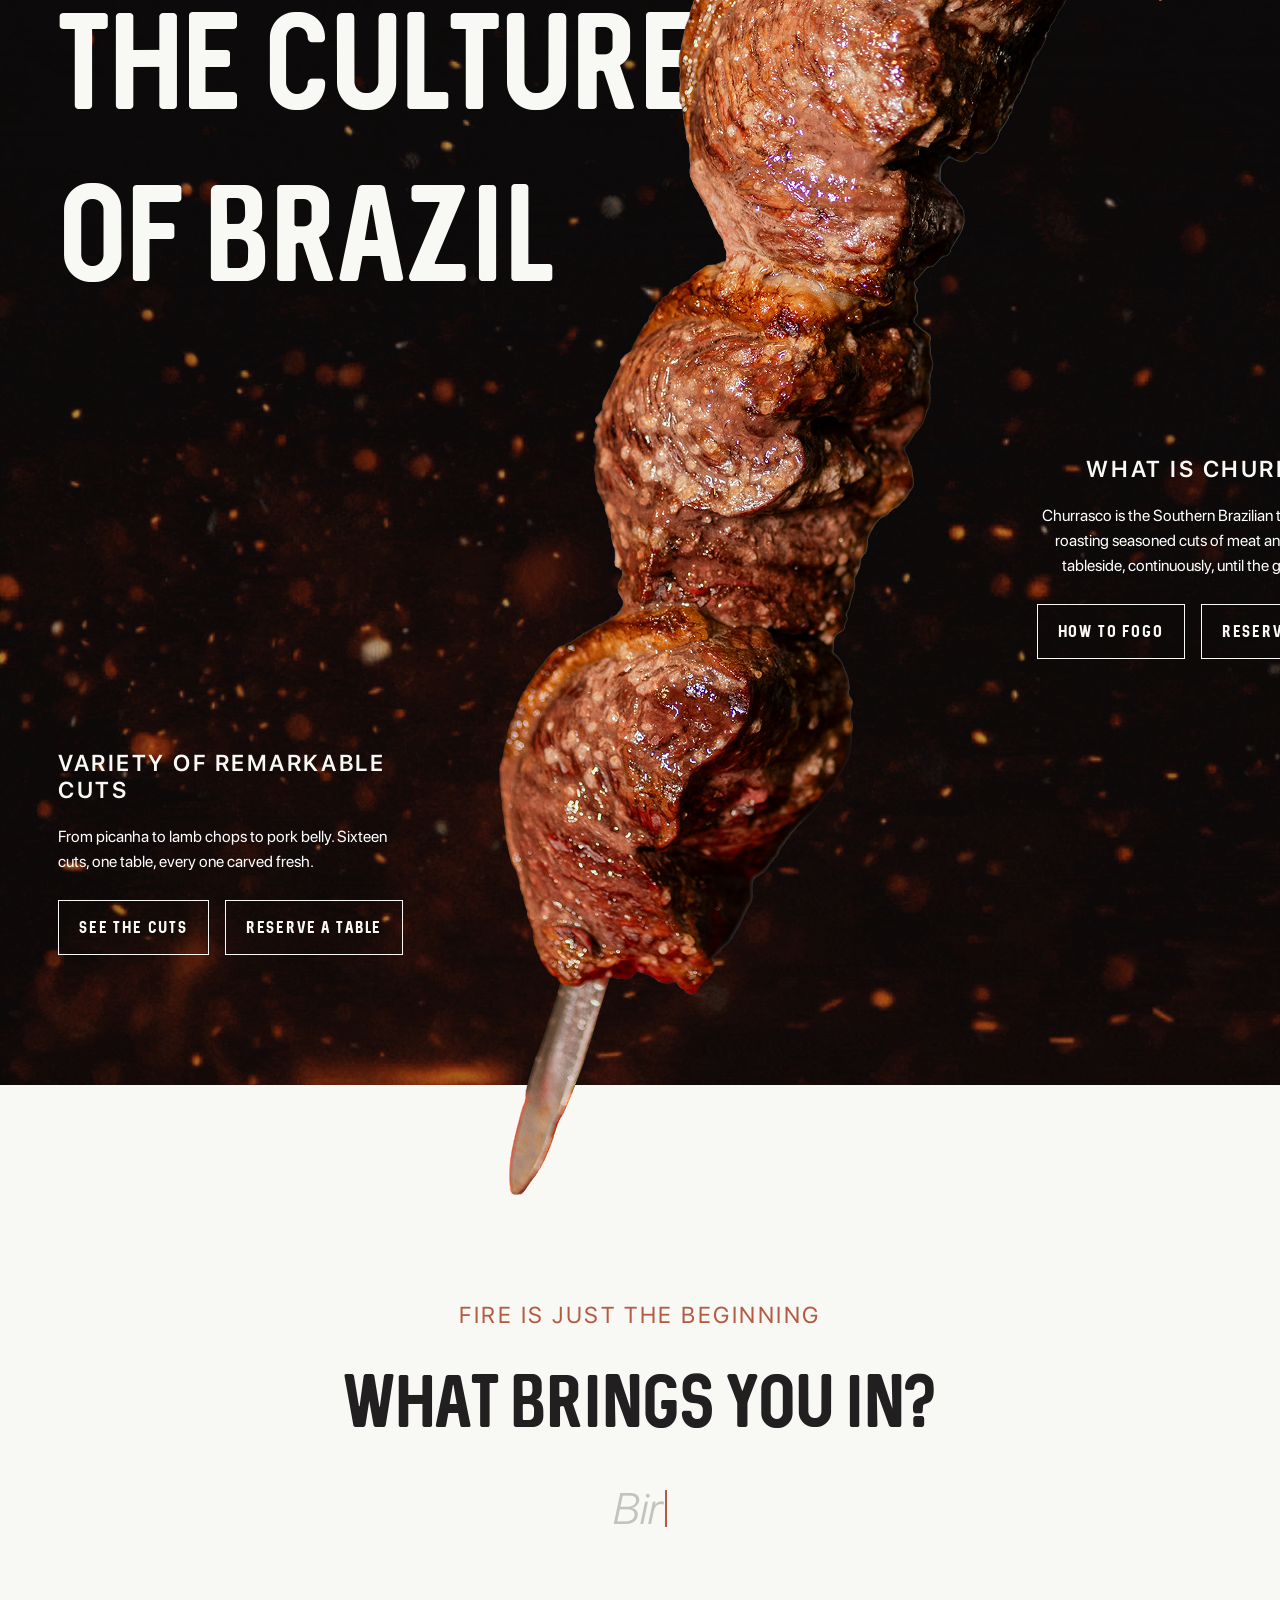
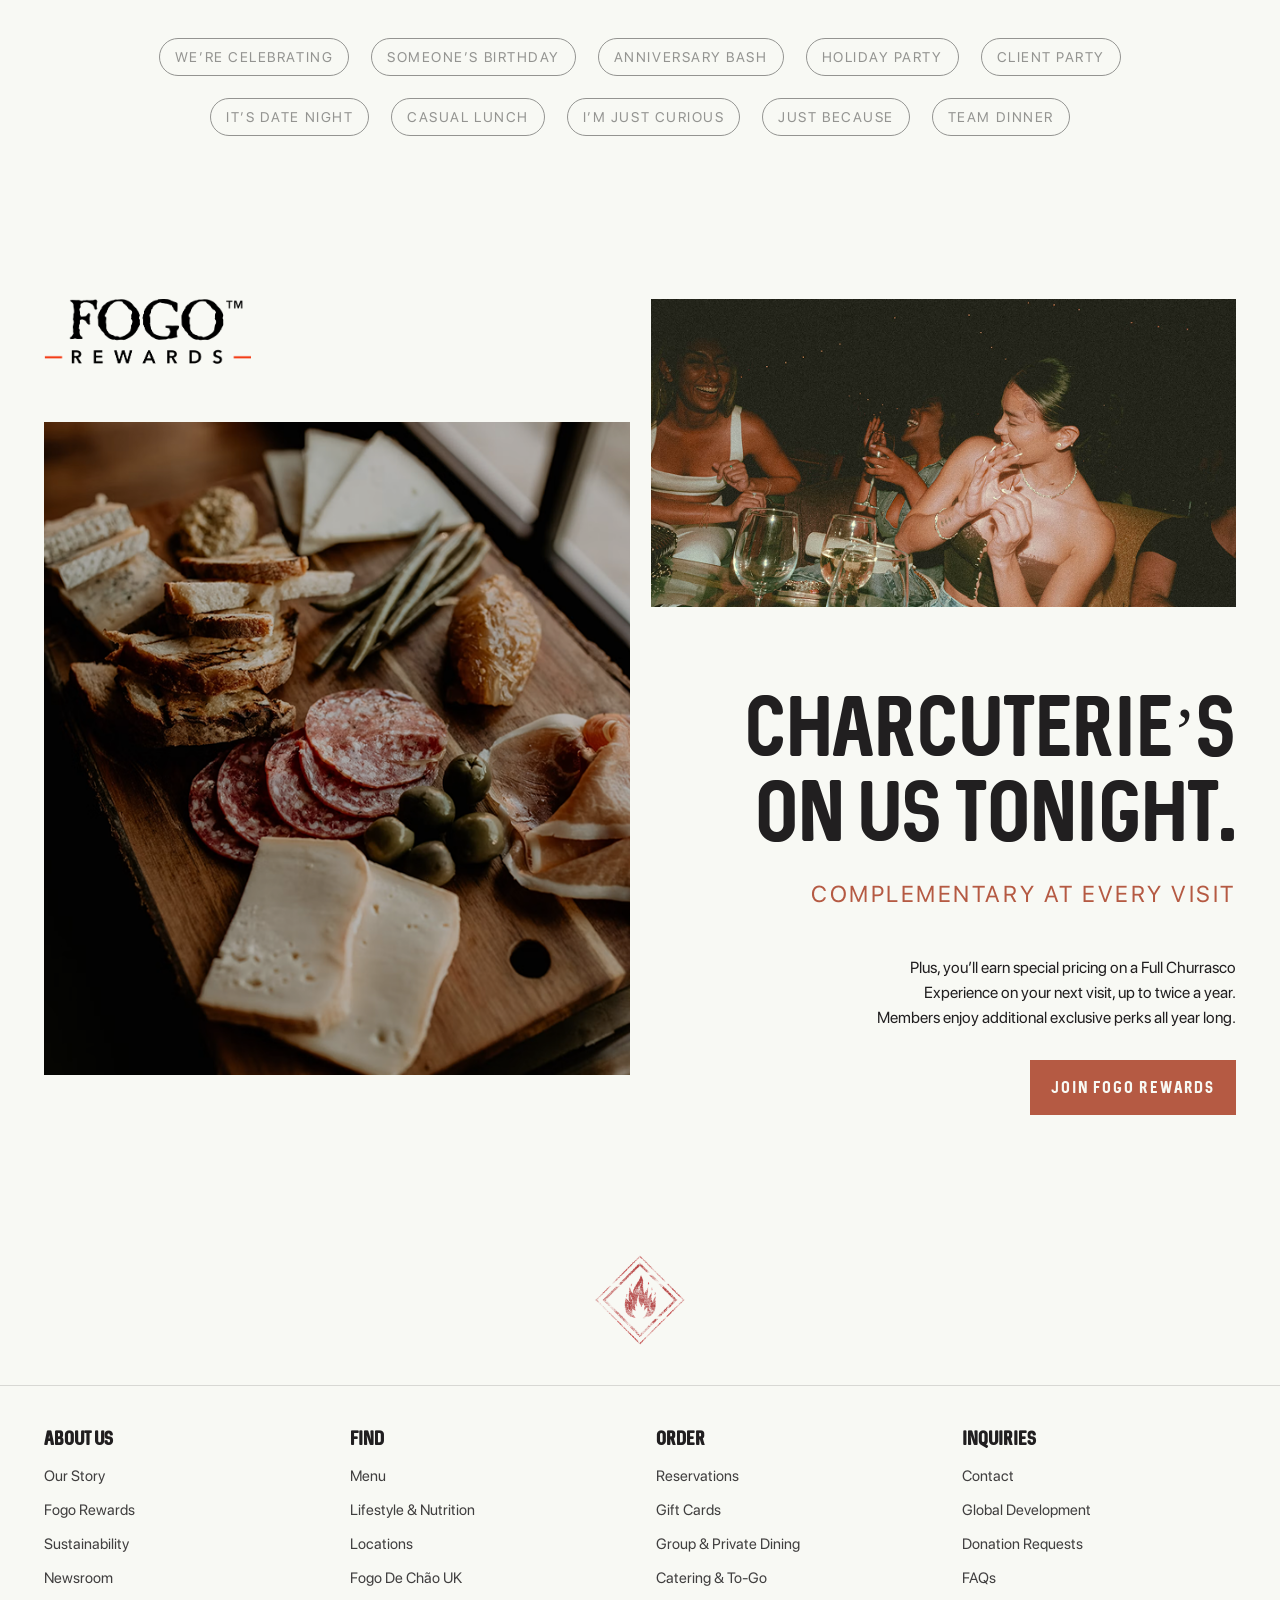
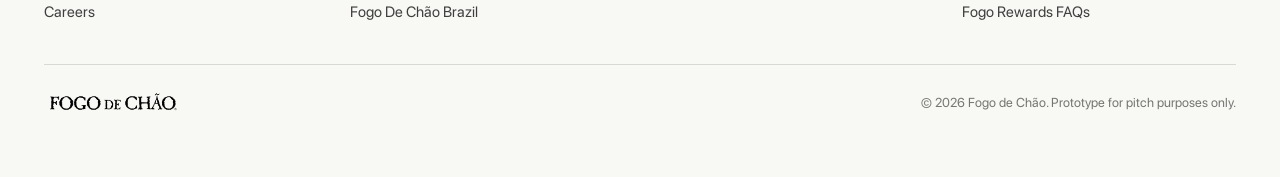
==== commit a115010d: "Add Boys Night landing page, fix accent glyph fallback, tighten hero padding Adds a new occasion-bas" ====
--- a/index.html
+++ b/index.html
@@ -81,7 +81,7 @@
   <header class="ai-panel-header">
     <span class="ai-panel-identity">
       <span class="ai-panel-avatar"><img src="Icons/ai.png" alt=""></span>
-      <span class="ai-panel-name">Ga&uacute;cho</span>
+      <span class="ai-panel-name">Gaucho</span>
     </span>
     <button type="button" class="ai-panel-close" id="aiCloseBtn" aria-label="Close">
       <span></span><span></span>
--- a/style.css
+++ b/style.css
@@ -385,7 +385,7 @@
   align-items: flex-end;
   justify-content: flex-end;
   text-align: right;
-  padding: clamp(20px, 4vw, 56px) clamp(20px, 5vw, 70px);
+  padding: clamp(20px, 4vw, 56px) var(--gutter) clamp(20px, 4vw, 56px) clamp(20px, 5vw, 70px);
   color: var(--beige);
 }
 
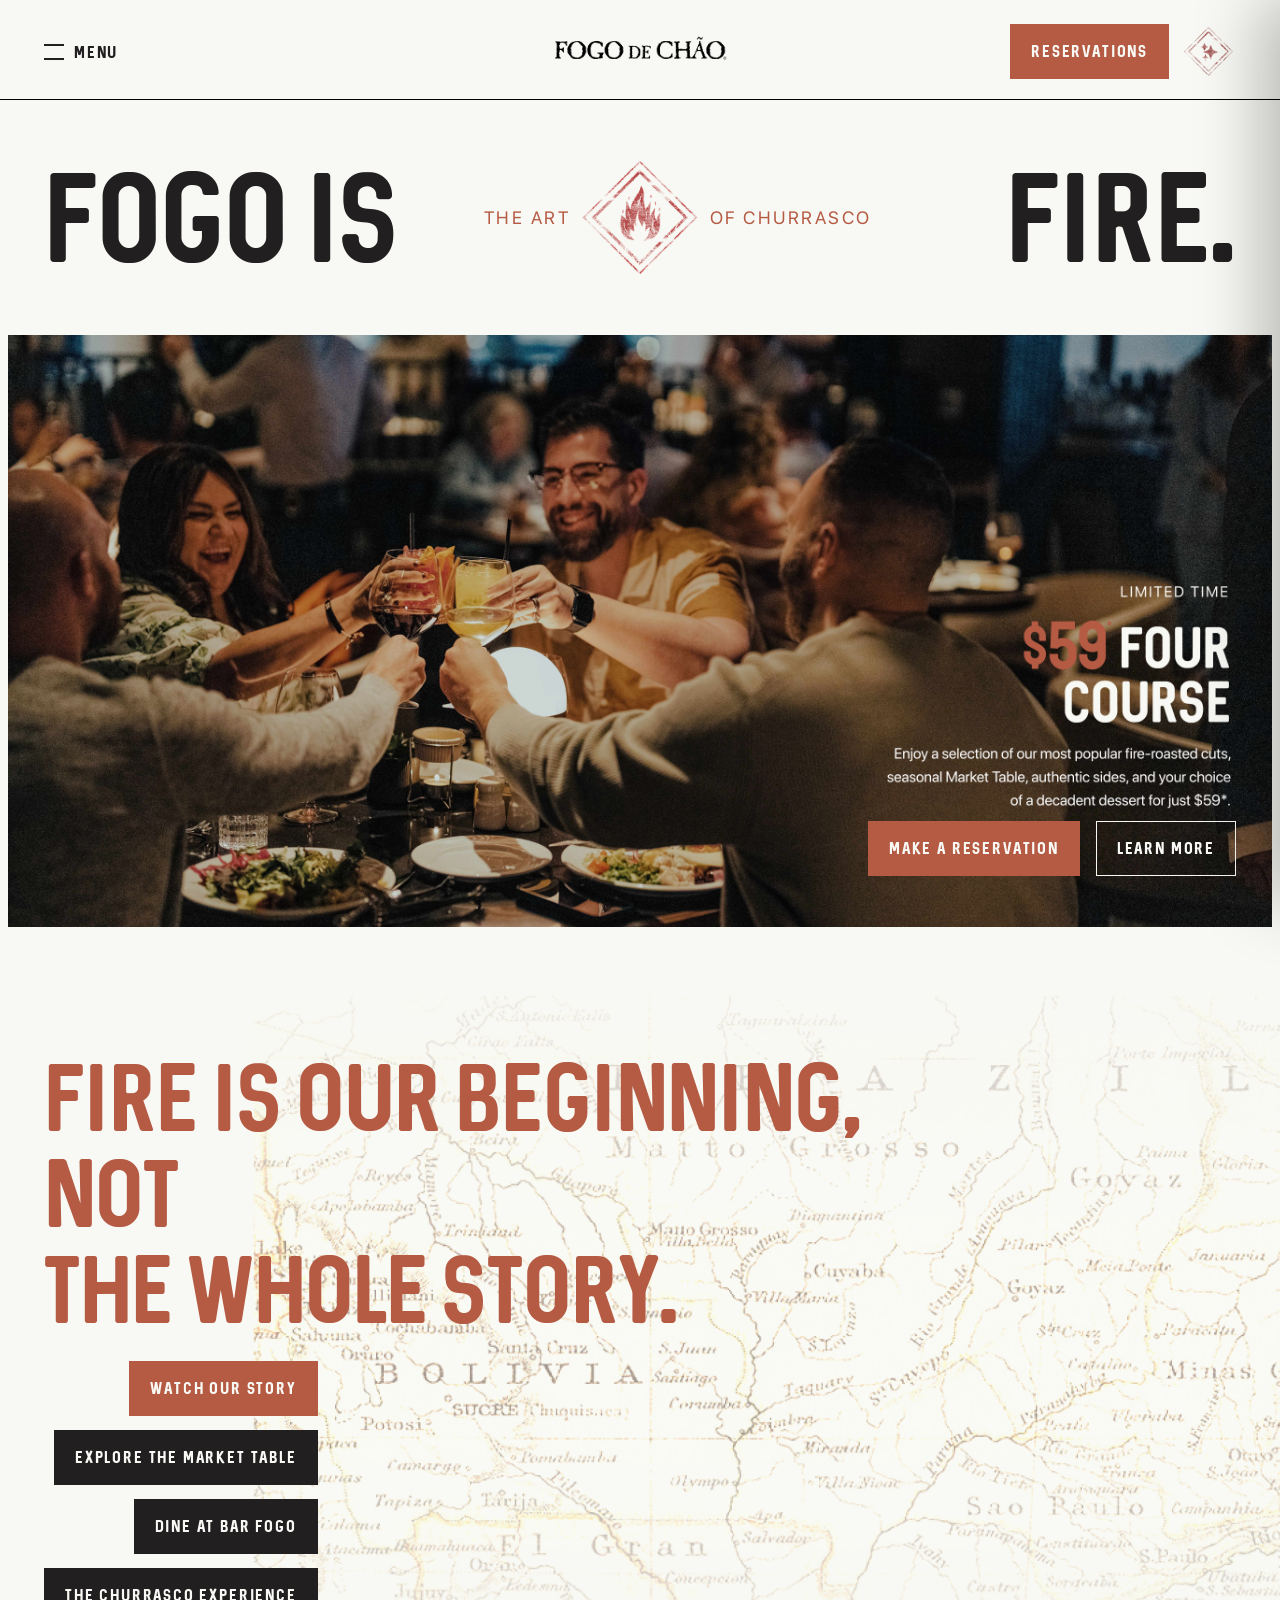
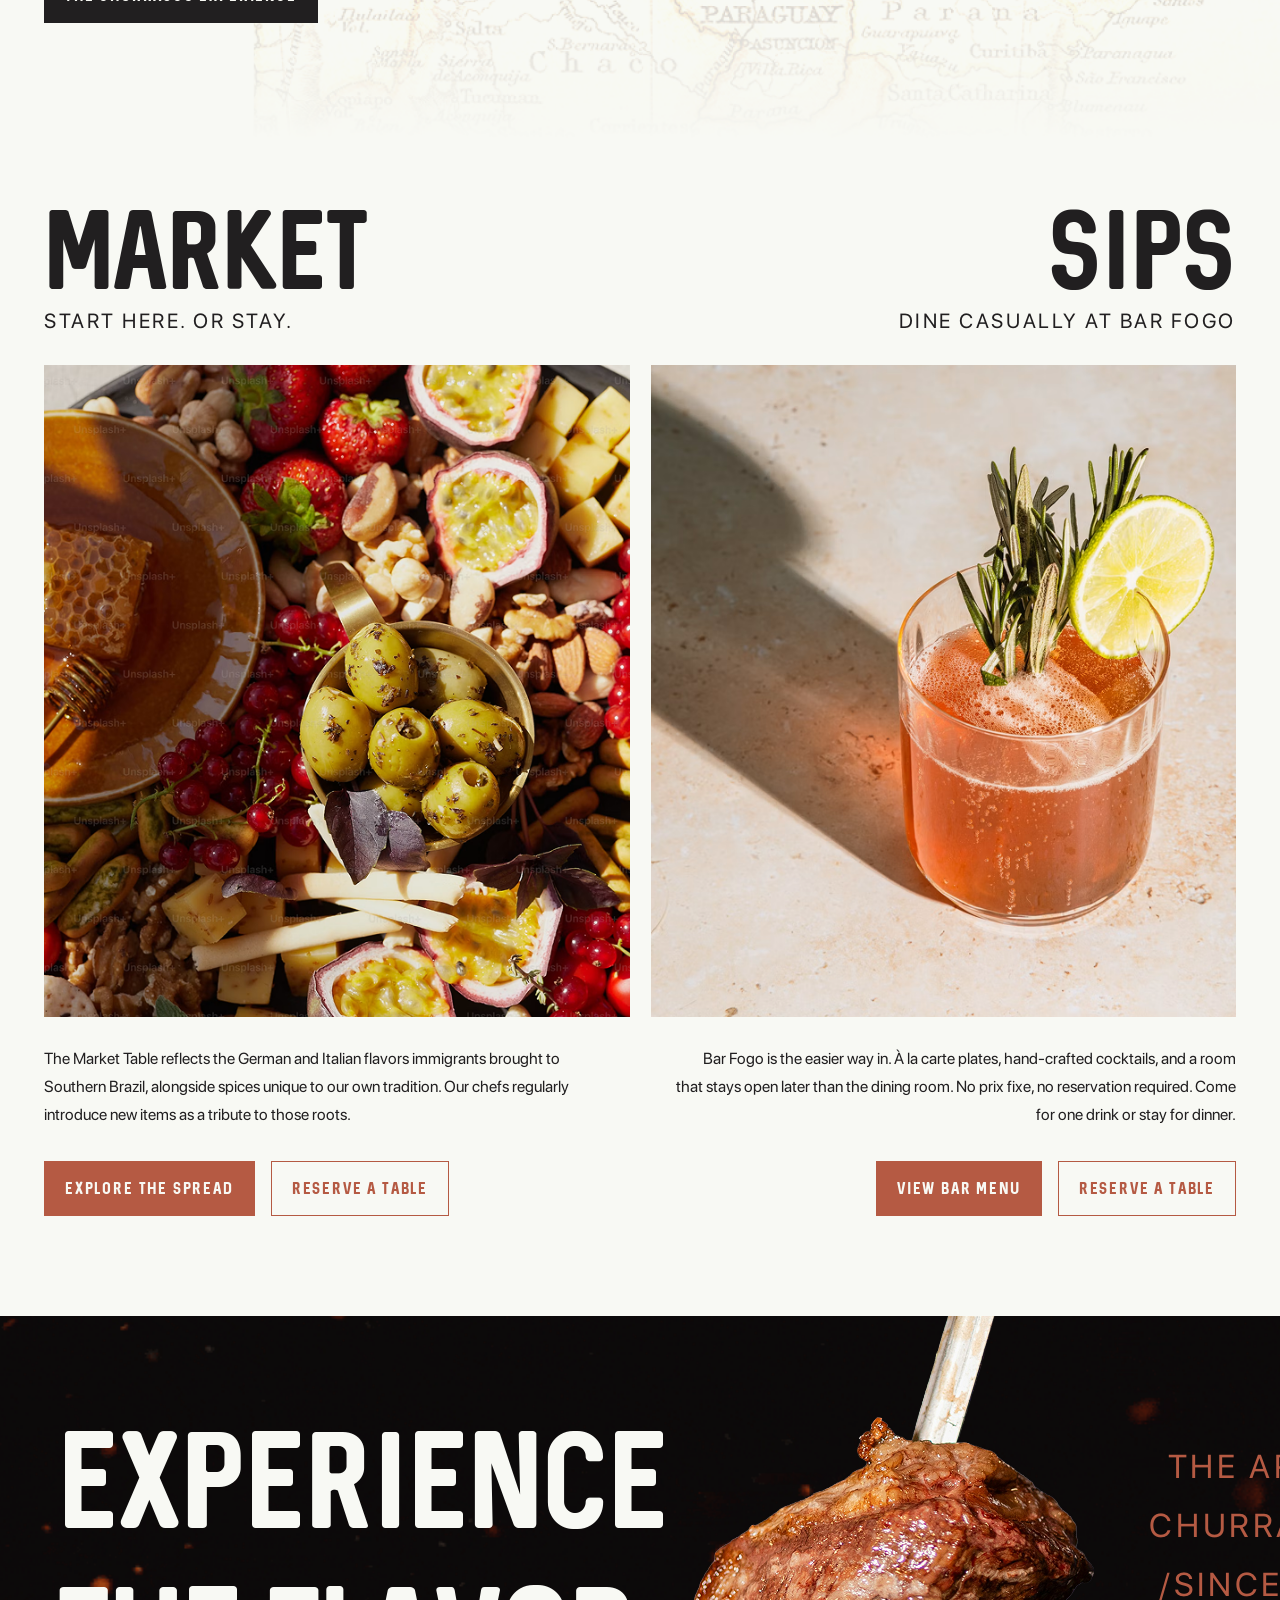
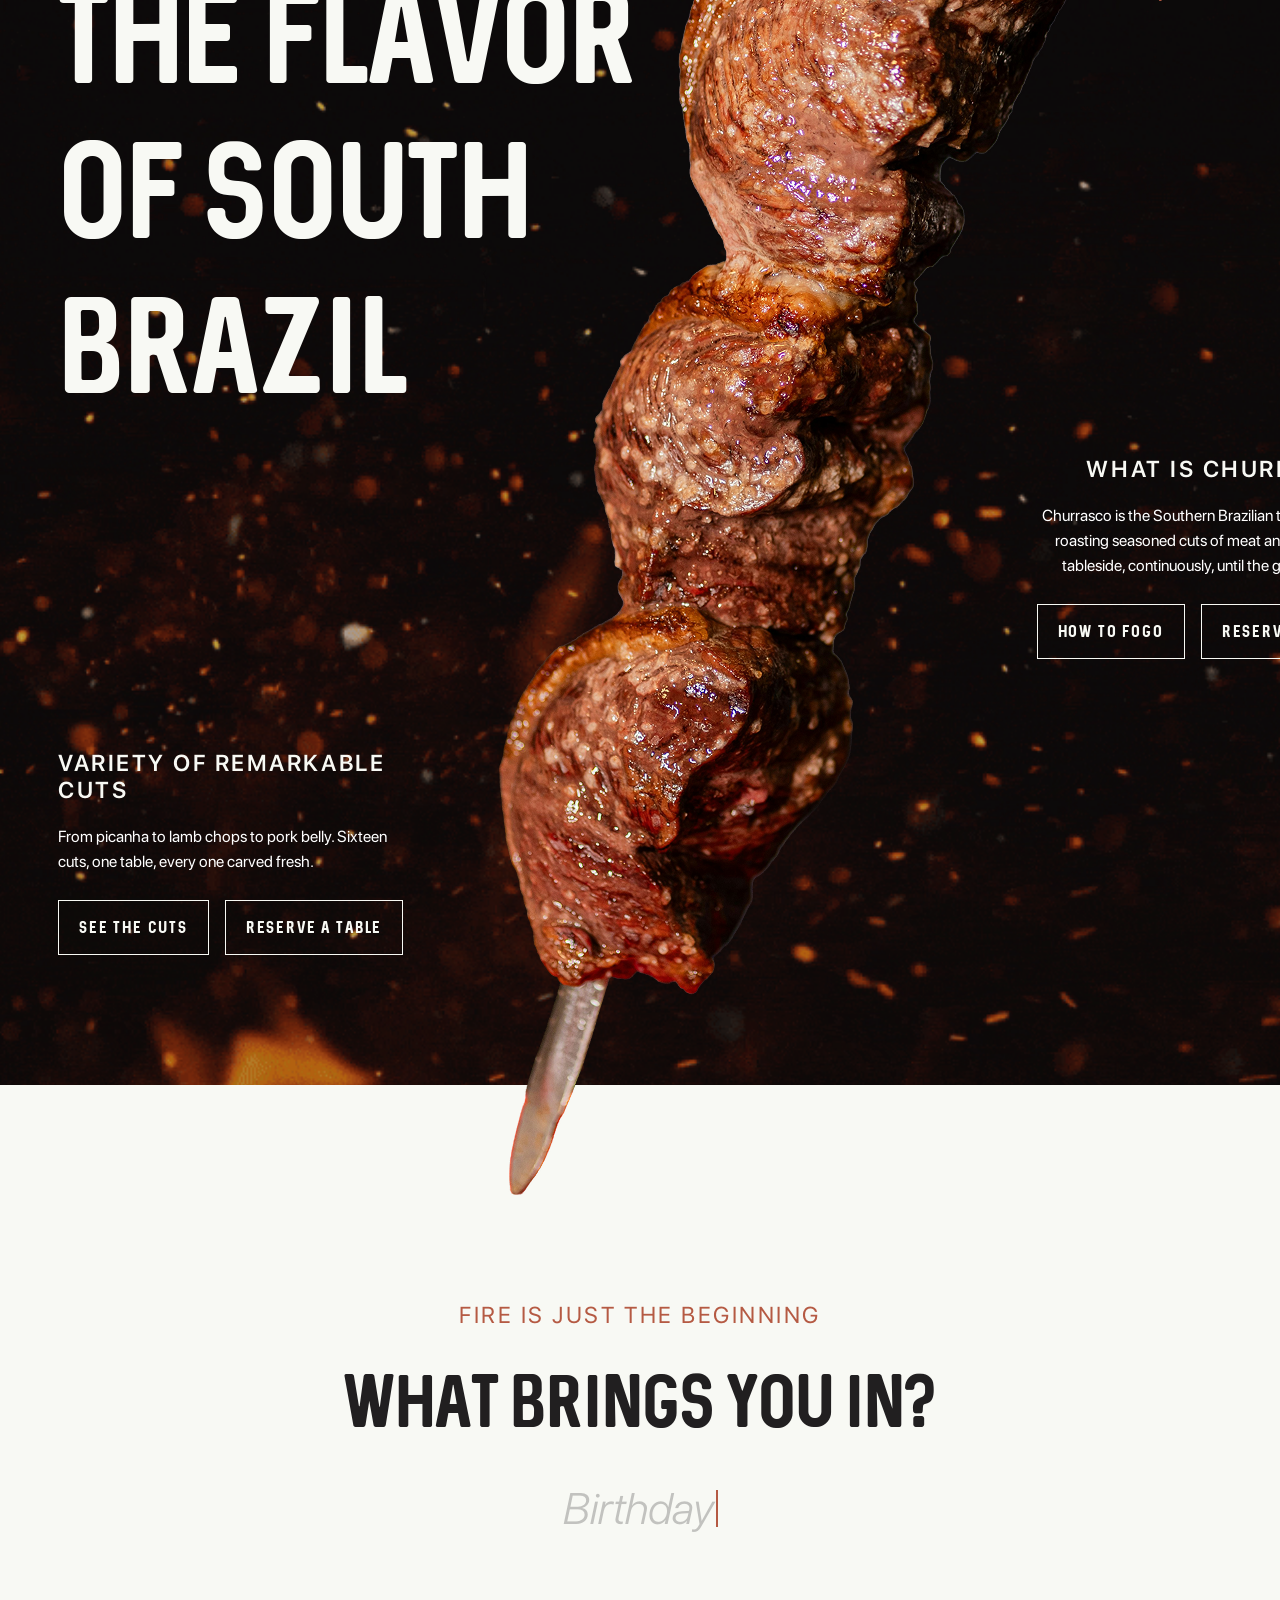
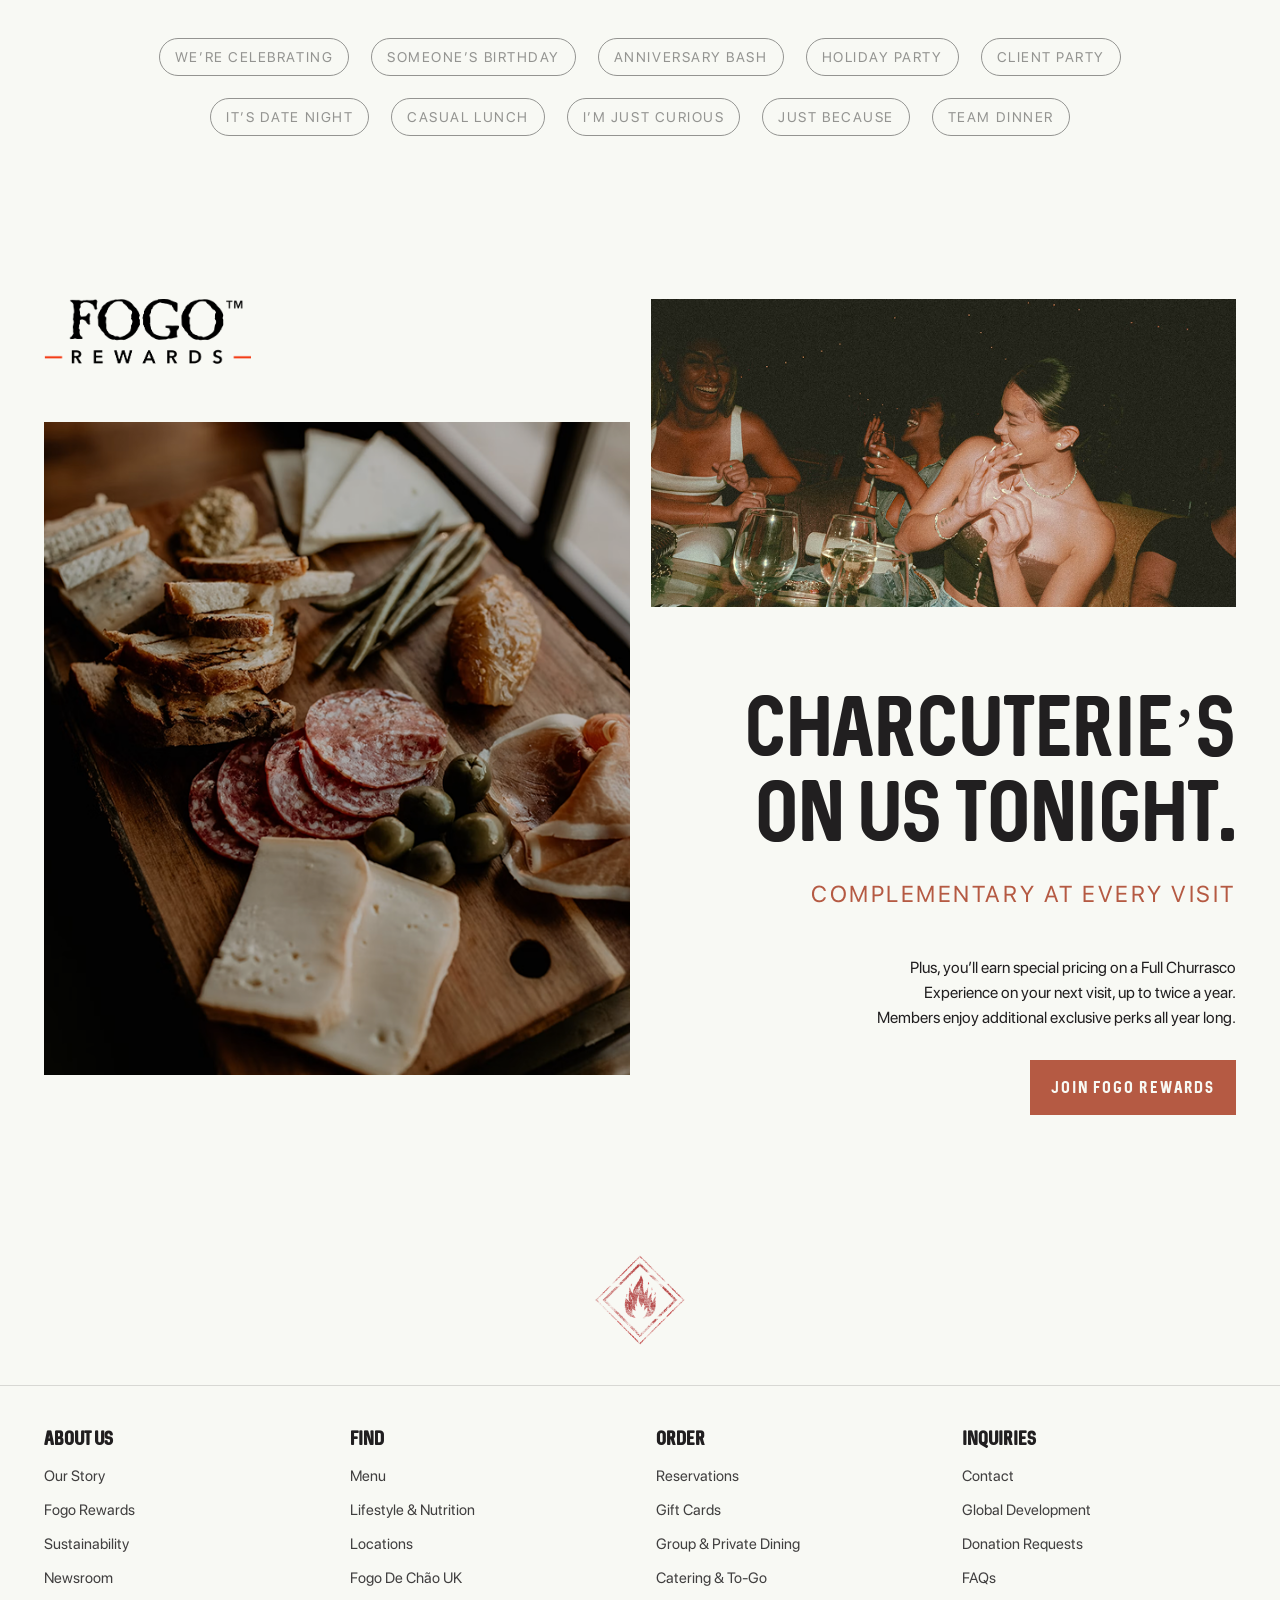
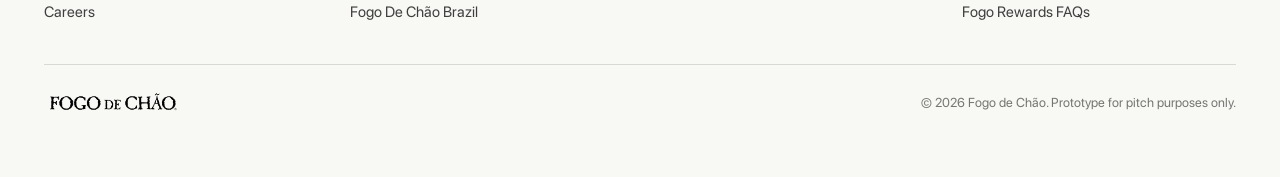
==== commit 103686be: "Rename AI assistant to Selma, update culture headline, fix map asset Renames the AI concierge person" ====
--- a/index.html
+++ b/index.html
@@ -21,7 +21,7 @@
 
     <div class="nav-actions">
       <a href="#" class="btn btn-clay nav-reservations">Reservations</a>
-      <button type="button" class="nav-ai-btn" id="navAiBtn" aria-label="Ask Gaúcho">
+      <button type="button" class="nav-ai-btn" id="navAiBtn" aria-label="Ask Selma">
         <img src="Icons/ai.png" alt="" class="nav-ai-icon">
       </button>
     </div>
@@ -81,7 +81,7 @@
   <header class="ai-panel-header">
     <span class="ai-panel-identity">
       <span class="ai-panel-avatar"><img src="Icons/ai.png" alt=""></span>
-      <span class="ai-panel-name">Gaucho</span>
+      <span class="ai-panel-name">Selma</span>
     </span>
     <button type="button" class="ai-panel-close" id="aiCloseBtn" aria-label="Close">
       <span></span><span></span>
@@ -100,7 +100,7 @@
   </div>
 
   <form class="ai-panel-input-row" id="aiForm">
-    <input type="text" id="aiInput" placeholder="Ask Ga&uacute;cho anything&hellip;" autocomplete="off">
+    <input type="text" id="aiInput" placeholder="Ask Selma anything&hellip;" autocomplete="off">
     <button type="submit" class="ai-send-btn" aria-label="Send">
       <svg viewBox="0 0 24 24" fill="none" aria-hidden="true"><path d="M4 12h15.5M13 5.5 19.5 12 13 18.5" stroke="currentColor" stroke-width="2" stroke-linecap="round" stroke-linejoin="round"/></svg>
     </button>
@@ -185,7 +185,7 @@
     <div class="culture-inner">
       <img src="images/statics/meatskewer.png" alt="Fire-roasted meat skewer, carved tableside" class="culture-skewer">
       <span class="culture-eyebrow">The Art of Churrasco /Since 1975</span>
-      <h2 class="culture-title">Experience<br>the culture<br>of brazil</h2>
+      <h2 class="culture-title">Experience<br>the flavor<br>of south<br>brazil</h2>
 
       <div class="culture-col culture-col-right">
         <h4 class="culture-h4">What is Churrasco?</h4>
--- a/style.css
+++ b/style.css
@@ -580,7 +580,7 @@
   font-family: var(--font-display);
   font-weight: 400;
   font-size: 110px;
-  line-height: 172px;
+  line-height: 155px;
   text-transform: uppercase;
   z-index: 1;
   opacity: 0;
